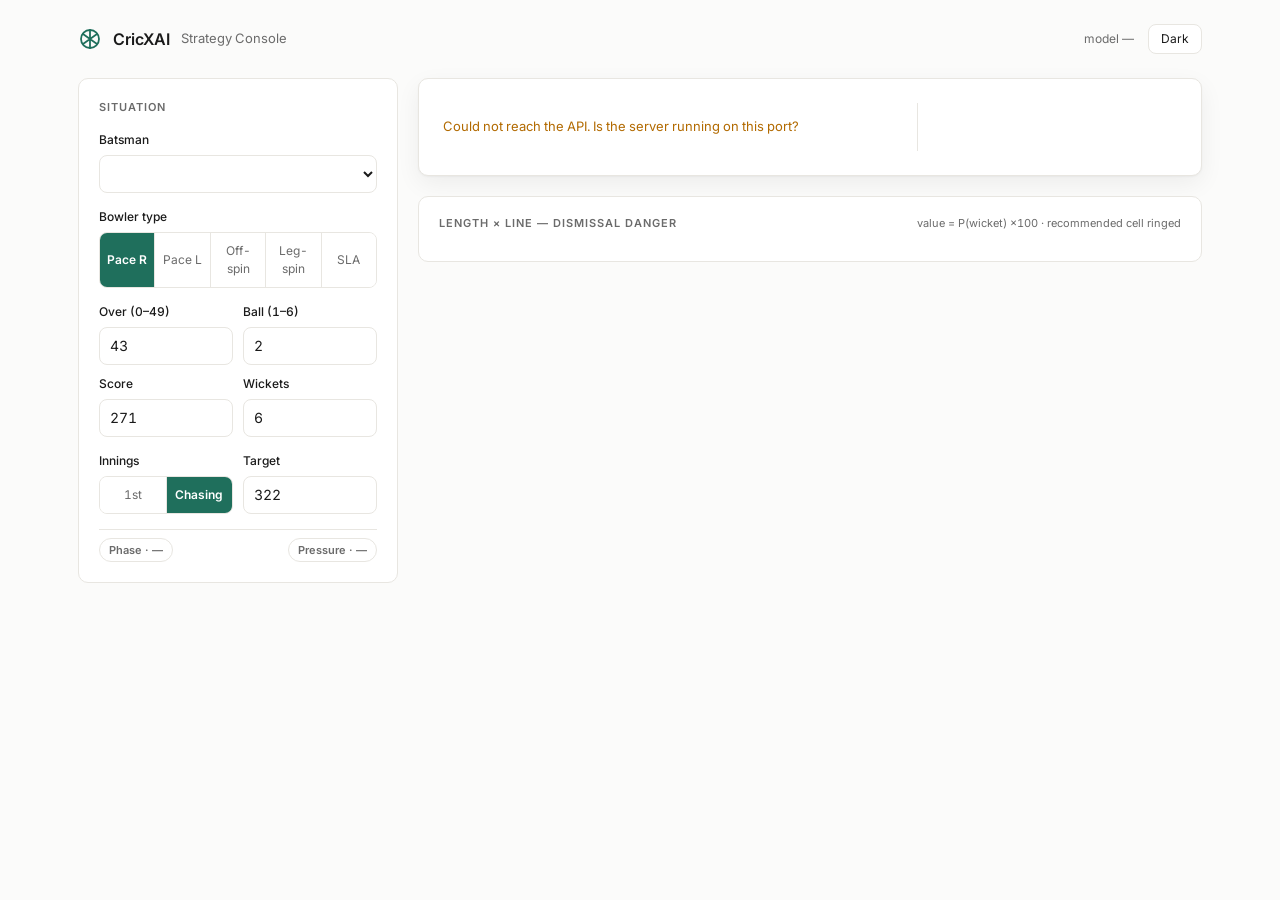
==== app/api/static/index.html @ b18d85b4 "Pillar 2: mock data, models, recommendation engine, API, web console Data & models - scripts/mock_da" ====
<!doctype html>
<html lang="en">
<head>
<meta charset="utf-8">
<meta name="viewport" content="width=device-width, initial-scale=1">
<title>CricXAI — Strategy Console</title>
<link rel="preconnect" href="https://fonts.googleapis.com">
<link rel="preconnect" href="https://fonts.gstatic.com" crossorigin>
<link href="https://fonts.googleapis.com/css2?family=Inter:wght@400;500;600&family=IBM+Plex+Sans:wght@400;500;600&display=swap" rel="stylesheet">
<style>
  :root{
    --bg:#FBFBFA;--surface:#FFFFFF;--border:#E8E6E1;--text:#1A1A1A;--muted:#6B6B6B;
    --accent:#1F6F5C;--good:#2E7D32;--warn:#B26A00;--field:#EEF3F0;
    --shadow:0 1px 2px rgba(20,20,20,.04),0 8px 24px rgba(20,20,20,.06);
  }
  :root[data-theme="dark"]{
    --bg:#0E0F11;--surface:#17191C;--border:#2A2D31;--text:#ECECEC;--muted:#9A9A9A;
    --accent:#3FA98C;--good:#66BB6A;--warn:#E0A030;--field:#14201C;
    --shadow:0 1px 2px rgba(0,0,0,.4),0 10px 30px rgba(0,0,0,.45);
  }
  @media (prefers-color-scheme:dark){
    :root:not([data-theme="light"]){
      --bg:#0E0F11;--surface:#17191C;--border:#2A2D31;--text:#ECECEC;--muted:#9A9A9A;
      --accent:#3FA98C;--good:#66BB6A;--warn:#E0A030;--field:#14201C;
      --shadow:0 1px 2px rgba(0,0,0,.4),0 10px 30px rgba(0,0,0,.45);
    }
  }
  *,*::before,*::after{box-sizing:border-box}
  body{margin:0;background:var(--bg);color:var(--text);
    font-family:"Inter","IBM Plex Sans",system-ui,sans-serif;
    font-feature-settings:"tnum" 1;-webkit-font-smoothing:antialiased;line-height:1.5}
  h1,h2,h3,p{margin:0}
  a{color:var(--accent);text-decoration:none}
  a:hover{text-decoration:underline}
  .wrap{max-width:1180px;margin:0 auto;padding:24px 28px 56px}
  header{display:flex;justify-content:space-between;align-items:center;margin-bottom:24px}
  .brand{display:flex;align-items:center;gap:11px}
  .brand h1{font-size:16px;font-weight:600;letter-spacing:-.01em}
  .brand span{color:var(--muted);font-size:13px}
  .headright{display:flex;align-items:center;gap:14px;color:var(--muted);font-size:12px}
  .tbtn{border:1px solid var(--border);background:var(--surface);color:var(--text);
    border-radius:8px;height:30px;padding:0 12px;font:inherit;font-size:12px;cursor:pointer}
  .label{font-size:11px;font-weight:600;letter-spacing:.09em;text-transform:uppercase;color:var(--muted)}
  .card{background:var(--surface);border:1px solid var(--border);border-radius:10px}
  .grid{display:grid;grid-template-columns:320px minmax(0,1fr);gap:20px;align-items:start}
  @media(max-width:820px){.grid{grid-template-columns:1fr}}
  /* builder */
  .builder{padding:20px;display:flex;flex-direction:column;gap:15px}
  .fld{display:flex;flex-direction:column;gap:6px}
  .fld > span{font-size:12px;font-weight:500}
  select,input[type=number]{height:38px;border:1px solid var(--border);border-radius:8px;
    background:var(--surface);color:var(--text);font:inherit;font-size:14px;padding:0 10px;width:100%}
  .seg{display:flex;border:1px solid var(--border);border-radius:8px;overflow:hidden}
  .seg button{flex:1;border:0;border-right:1px solid var(--border);background:var(--surface);
    color:var(--muted);font:inherit;font-size:12px;padding:9px 4px;cursor:pointer}
  .seg button:last-child{border-right:0}
  .seg button.on{background:var(--accent);color:#fff;font-weight:600}
  .two{display:grid;grid-template-columns:1fr 1fr;gap:10px}
  .chips{display:flex;justify-content:space-between;gap:8px;padding-top:8px;border-top:1px solid var(--border)}
  .chip{display:inline-flex;align-items:center;gap:6px;font-size:11px;font-weight:600;
    padding:3px 9px;border-radius:999px;border:1px solid var(--border);color:var(--muted);text-transform:capitalize}
  /* results */
  .results{display:flex;flex-direction:column;gap:20px}
  .primary{padding:24px;box-shadow:var(--shadow);display:grid;grid-template-columns:minmax(0,1fr) 260px;gap:24px}
  @media(max-width:720px){.primary{grid-template-columns:1fr}}
  .delivery{font-size:28px;font-weight:600;letter-spacing:-.02em;margin:12px 0}
  .statrow{display:flex;align-items:flex-end;gap:24px;flex-wrap:wrap}
  .big{font-size:42px;font-weight:600;line-height:1;color:var(--accent);letter-spacing:-.02em}
  .conf{display:inline-flex;align-items:center;font-size:11px;font-weight:600;padding:3px 9px;
    border-radius:999px;border:1px solid var(--border);color:var(--muted);text-transform:capitalize}
  .conf.medium{color:var(--warn);border-color:var(--warn)}
  .conf.low{color:var(--warn);border-color:var(--warn);background:color-mix(in srgb,var(--warn) 10%,transparent)}
  .conf.high{color:var(--good);border-color:var(--good)}
  .reasons{list-style:none;padding:0;margin:14px 0 0;display:flex;flex-direction:column;gap:8px}
  .reasons li{font-size:13.5px;display:flex;gap:8px}
  .reasons li::before{content:"";flex:0 0 6px;height:6px;margin-top:7px;border-radius:2px;background:var(--accent)}
  .fieldbox{border-left:1px solid var(--border);padding-left:22px;display:flex;flex-direction:column;gap:10px}
  @media(max-width:720px){.fieldbox{border-left:0;border-top:1px solid var(--border);padding:18px 0 0}}
  .alts{padding:16px 20px}
  .alt{display:flex;justify-content:space-between;align-items:center;padding:10px 0;border-bottom:1px solid var(--border);cursor:pointer}
  .alt:last-child{border-bottom:0}
  .alt:hover{color:var(--accent)}
  .alt .n{color:var(--muted);width:16px;font-size:12px}
  .alt .lab{font-size:14px;font-weight:500;flex:1}
  .alt .m{font-size:13px;color:var(--muted);display:flex;gap:22px}
  .heat{padding:18px 20px}
  .hgrid{display:grid;grid-template-columns:76px repeat(7,minmax(0,1fr));gap:3px;margin-top:12px;min-width:560px}
  .hh{font-size:10px;color:var(--muted);text-align:center;align-self:center}
  .hr{font-size:11px;color:var(--muted);align-self:center}
  .hc{aspect-ratio:1/.6;display:flex;align-items:center;justify-content:center;font-size:12px;font-weight:600;border-radius:3px}
  .heatscroll{overflow-x:auto}
  .muted{color:var(--muted)}
  .err{color:var(--warn);font-size:13px;padding:14px 0}
  .skel{background:linear-gradient(90deg,var(--border),transparent,var(--border));
    background-size:200% 100%;animation:sh 1.2s infinite;border-radius:6px}
  @keyframes sh{to{background-position:-200% 0}}
  .lowbanner{font-size:12px;color:var(--warn);margin-top:8px}
</style>
</head>
<body>
<div class="wrap">
  <header>
    <div class="brand">
      <svg width="24" height="24" viewBox="0 0 24 24" fill="none" stroke="var(--accent)" stroke-width="1.8" stroke-linecap="round"><circle cx="12" cy="12" r="9"/><path d="M12 3v18M5 7l14 10M19 7L5 17"/></svg>
      <h1>CricXAI</h1><span>Strategy Console</span>
    </div>
    <div class="headright">
      <span id="mv">model —</span>
      <button class="tbtn" id="themebtn">Dark</button>
    </div>
  </header>

  <div class="grid">
    <!-- builder -->
    <form class="card builder" id="builder" autocomplete="off">
      <div class="label">Situation</div>
      <label class="fld"><span>Batsman</span>
        <select id="batsman"></select>
      </label>
      <div class="fld"><span>Bowler type</span>
        <div class="seg" id="bowler"></div>
      </div>
      <div class="two">
        <label class="fld"><span>Over (0–49)</span><input type="number" id="over" min="0" max="49" value="43"></label>
        <label class="fld"><span>Ball (1–6)</span><input type="number" id="ball" min="1" max="6" value="2"></label>
        <label class="fld"><span>Score</span><input type="number" id="score" min="0" value="271"></label>
        <label class="fld"><span>Wickets</span><input type="number" id="wickets" min="0" max="9" value="6"></label>
      </div>
      <div class="two">
        <div class="fld"><span>Innings</span>
          <div class="seg" id="innings">
            <button type="button" data-v="1">1st</button>
            <button type="button" data-v="2" class="on">Chasing</button>
          </div>
        </div>
        <label class="fld" id="targetwrap"><span>Target</span><input type="number" id="target" min="1" value="322"></label>
      </div>
      <div class="chips">
        <span class="chip" id="phasechip">phase · —</span>
        <span class="chip" id="prchip">pressure · —</span>
      </div>
    </form>

    <!-- results -->
    <div class="results">
      <div class="card primary" id="primary">
        <div id="primaryMain"><div class="skel" style="height:180px"></div></div>
        <div class="fieldbox" id="fieldbox"></div>
      </div>

      <div class="card alts" id="altsCard" hidden>
        <div class="label" style="margin-bottom:8px">Alternatives</div>
        <div id="alts"></div>
      </div>

      <div class="card heat">
        <div style="display:flex;justify-content:space-between;align-items:baseline">
          <div class="label">Length × line — dismissal danger</div>
          <span class="muted" style="font-size:11px">value = P(wicket) ×100 · recommended cell ringed</span>
        </div>
        <div class="heatscroll"><div class="hgrid" id="hgrid"></div></div>
      </div>
    </div>
  </div>
</div>

<script>
const $ = (s) => document.querySelector(s);
const BOWLERS = [["pace_right_arm","Pace R"],["pace_left_arm","Pace L"],["off_spin","Off-spin"],["leg_spin","Leg-spin"],["left_arm_spin","SLA"]];
let LENGTHS = ["yorker","full","good","short","bouncer"];
let LINES = ["wide_outside_off","outside_off","off_stump","middle_stump","leg_stump","down_leg","wide_down_leg"];
let state = { bowler:"pace_right_arm", innings:2 };
let seq = 0;

// theme
const root = document.documentElement;
function applyTheme(t){ if(t) root.dataset.theme=t; localStorage.setItem("cx-theme",t||"");
  $("#themebtn").textContent = (root.dataset.theme==="dark"||(!root.dataset.theme&&matchMedia("(prefers-color-scheme:dark)").matches))?"Light":"Dark"; }
try{ const s=localStorage.getItem("cx-theme"); if(s) applyTheme(s); else applyTheme(); }catch(e){ applyTheme(); }
$("#themebtn").onclick = () => {
  const dark = root.dataset.theme==="dark" || (!root.dataset.theme && matchMedia("(prefers-color-scheme:dark)").matches);
  applyTheme(dark?"light":"dark");
};

// phrase helpers
const tit=(s)=>s.replace(/_/g," ").replace(/\b\w/g,c=>c.toUpperCase());
const lineShort=(s)=>s.replace(/_/g," ").replace("outside","out").replace("wide out off","wide off").replace("wide down leg","wide leg");

// build bowler segmented control
$("#bowler").innerHTML = BOWLERS.map(([v,l],i)=>`<button type="button" data-v="${v}" class="${i===0?'on':''}">${l}</button>`).join("");
$("#bowler").onclick = (e)=>{ const b=e.target.closest("button"); if(!b)return;
  [...$("#bowler").children].forEach(x=>x.classList.toggle("on",x===b)); state.bowler=b.dataset.v; run(); };
$("#innings").onclick = (e)=>{ const b=e.target.closest("button"); if(!b)return;
  [...$("#innings").children].forEach(x=>x.classList.toggle("on",x===b)); state.innings=+b.dataset.v;
  $("#targetwrap").style.display = state.innings===2?"":"none"; run(); };

["over","ball","score","wickets","target","batsman"].forEach(id=>{
  $("#"+id).addEventListener("input", debounce(run,250));
});
function debounce(fn,ms){ let t; return (...a)=>{ clearTimeout(t); t=setTimeout(()=>fn(...a),ms); }; }

function payload(){
  const m = { innings:state.innings, over:+$("#over").value||0, ball_in_over:+$("#ball").value||1,
    score:+$("#score").value||0, wickets:+$("#wickets").value||0 };
  if(state.innings===2) m.target = +$("#target").value||undefined;
  return { match:m, batsman_id:$("#batsman").value, bowler_type:state.bowler, options:{top_k:3} };
}

async function jpost(path,body){
  const r = await fetch(path,{method:"POST",headers:{"Content-Type":"application/json"},body:JSON.stringify(body)});
  if(!r.ok){ const t=await r.text(); throw new Error(r.status+" "+t.slice(0,200)); }
  return r.json();
}

async function run(){
  const my = ++seq;
  const body = payload();
  if(!body.batsman_id) return;
  $("#primaryMain").innerHTML = '<div class="skel" style="height:180px"></div>';
  try{
    const [rec, grid] = await Promise.all([ jpost("/v1/recommendation",body), jpost("/v1/grid",body) ]);
    if(my!==seq) return;
    renderSituation(rec.situation, rec.model_version);
    renderPrimary(rec);
    renderAlts(rec);
    renderHeat(grid, rec.recommendations[0]);
  }catch(err){
    if(my!==seq) return;
    const msg = String(err.message||err);
    $("#primaryMain").innerHTML = msg.includes("422")
      ? '<div class="err">Not enough history on this batsman to model this situation.</div>'
      : '<div class="err">Request failed — '+msg+' <a href="#" onclick="run();return false">retry</a></div>';
    $("#fieldbox").innerHTML=""; $("#altsCard").hidden=true; $("#hgrid").innerHTML="";
  }
}

function renderSituation(s,mv){
  $("#mv").textContent = "model "+mv;
  $("#phasechip").textContent = "phase · "+titR(s.phase);
  $("#prchip").textContent = "pressure · "+s.pressure_index;
}
const titR=(s)=>s.replace(/_/g," ");

function renderPrimary(rec){
  const r = rec.recommendations[0];
  const low = rec.situation.low_sample;
  $("#primaryMain").innerHTML = `
    <div class="label">Recommended delivery</div>
    <div class="delivery">${titR(r.label)}</div>
    <div class="statrow">
      <div><div class="big">${(r.dismissal_probability*100).toFixed(1)}%</div>
        <div class="label" style="margin-top:6px">Dismissal probability</div></div>
      <div><div style="font-size:20px;font-weight:600">${r.expected_runs.toFixed(1)}</div>
        <div class="label" style="margin-top:6px">Exp. runs</div></div>
      <span class="conf ${r.confidence}">${r.confidence} confidence</span>
    </div>
    <ul class="reasons">${r.reasons.map(x=>`<li>${escapeHtml(x)}</li>`).join("")}</ul>
    ${low?'<div class="lowbanner">Low sample — treat the probability as a range.</div>':''}`;
  renderField(r);
}
function escapeHtml(s){ return s.replace(/[&<>]/g,c=>({"&":"&amp;","<":"&lt;",">":"&gt;"}[c])); }

function renderField(r){
  const pts = (r.field_positions||[]).map(p=>{
    const x = 22 + p.x*216, y = 22 + p.y*216;
    return `<circle cx="${x.toFixed(1)}" cy="${y.toFixed(1)}" r="4" fill="var(--accent)"><title>${p.name.replace(/_/g," ")}</title></circle>`;
  }).join("");
  $("#fieldbox").innerHTML = `
    <div class="label">Field · ${escapeHtml(r.field_label)}</div>
    <svg viewBox="0 0 260 260" width="100%" style="background:var(--field);border:1px solid var(--border);border-radius:8px">
      <ellipse cx="130" cy="132" rx="112" ry="118" fill="none" stroke="var(--border)"/>
      <circle cx="130" cy="132" r="54" fill="none" stroke="var(--border)"/>
      <rect x="125" y="188" width="10" height="26" fill="none" stroke="var(--muted)"/>
      ${pts}
      <circle cx="130" cy="192" r="3.6" fill="var(--text)"/>
    </svg>
    <p class="muted" style="font-size:11.5px">Preset positions for the recommended delivery.</p>`;
}

function renderAlts(rec){
  const rest = rec.recommendations.slice(1);
  $("#altsCard").hidden = rest.length===0;
  $("#alts").innerHTML = rest.map(r=>`
    <div class="alt" title="rank ${r.rank}">
      <span class="n">${r.rank}</span>
      <span class="lab">${titR(r.label)}</span>
      <span class="m"><span>${(r.dismissal_probability*100).toFixed(1)}%</span><span>E ${r.expected_runs.toFixed(1)}</span></span>
    </div>`).join("");
}

function renderHeat(grid, rec1){
  const cells = {};
  let min=1, max=0;
  grid.cells.forEach(c=>{ cells[c.length+"|"+c.line]=c;
    min=Math.min(min,c.dismissal_probability); max=Math.max(max,c.dismissal_probability); });
  const ramp = getComputedStyle(root).getPropertyValue("--theme")||"";
  const dark = root.dataset.theme==="dark" || (!root.dataset.theme && matchMedia("(prefers-color-scheme:dark)").matches);
  const RAMP = dark
    ? ["#1c2b26","#33362b","#4d3b28","#6e3d27","#8f3b26","#b23a22"]
    : ["#f2efe6","#efe2c9","#e7c9a8","#dcae87","#cf8f6f","#c06a4a"];
  const fg = (i)=> dark ? (i>=2?"#f4ede6":"#c9c4bb") : (i>=4?"#fff":"#4a3f33");
  const rows = [`<div></div>`].concat(LINES.map(l=>`<div class="hh">${lineShort(l)}</div>`));
  LENGTHS.forEach(len=>{
    rows.push(`<div class="hr">${titR(len)}</div>`);
    LINES.forEach(line=>{
      const c = cells[len+"|"+line];
      if(!c){ rows.push(`<div class="hc" style="background:var(--border);opacity:.3"></div>`); return; }
      const v = c.dismissal_probability*100;
      const t = max>min ? (c.dismissal_probability-min)/(max-min) : 0;
      const idx = Math.round(t*(RAMP.length-1));
      const ring = (rec1 && rec1.length===len && rec1.line===line) ? `box-shadow:inset 0 0 0 2px var(--accent);` : "";
      rows.push(`<div class="hc" style="background:${RAMP[idx]};color:${fg(idx)};${ring}" title="${titR(len)} ${lineShort(line)} · ${v.toFixed(1)}% · E ${c.expected_runs.toFixed(1)}">${v.toFixed(1)}</div>`);
    });
  });
  $("#hgrid").innerHTML = rows.join("");
}

// bootstrap
(async function init(){
  try{
    const ref = await (await fetch("/v1/reference")).json();
    LENGTHS = ref.ball_lengths; LINES = ref.ball_lines;
  }catch(e){}
  try{
    const bl = await (await fetch("/v1/batsmen?limit=200")).json();
    $("#batsman").innerHTML = bl.batsmen.map(b=>`<option value="${b.id}">${b.name} — ${b.dismissals} outs</option>`).join("");
    const k = bl.batsmen.find(b=>/kohli/i.test(b.name)); if(k) $("#batsman").value = k.id;
  }catch(e){
    $("#primaryMain").innerHTML = '<div class="err">Could not reach the API. Is the server running on this port?</div>';
    return;
  }
  run();
})();
</script>
</body>
</html>
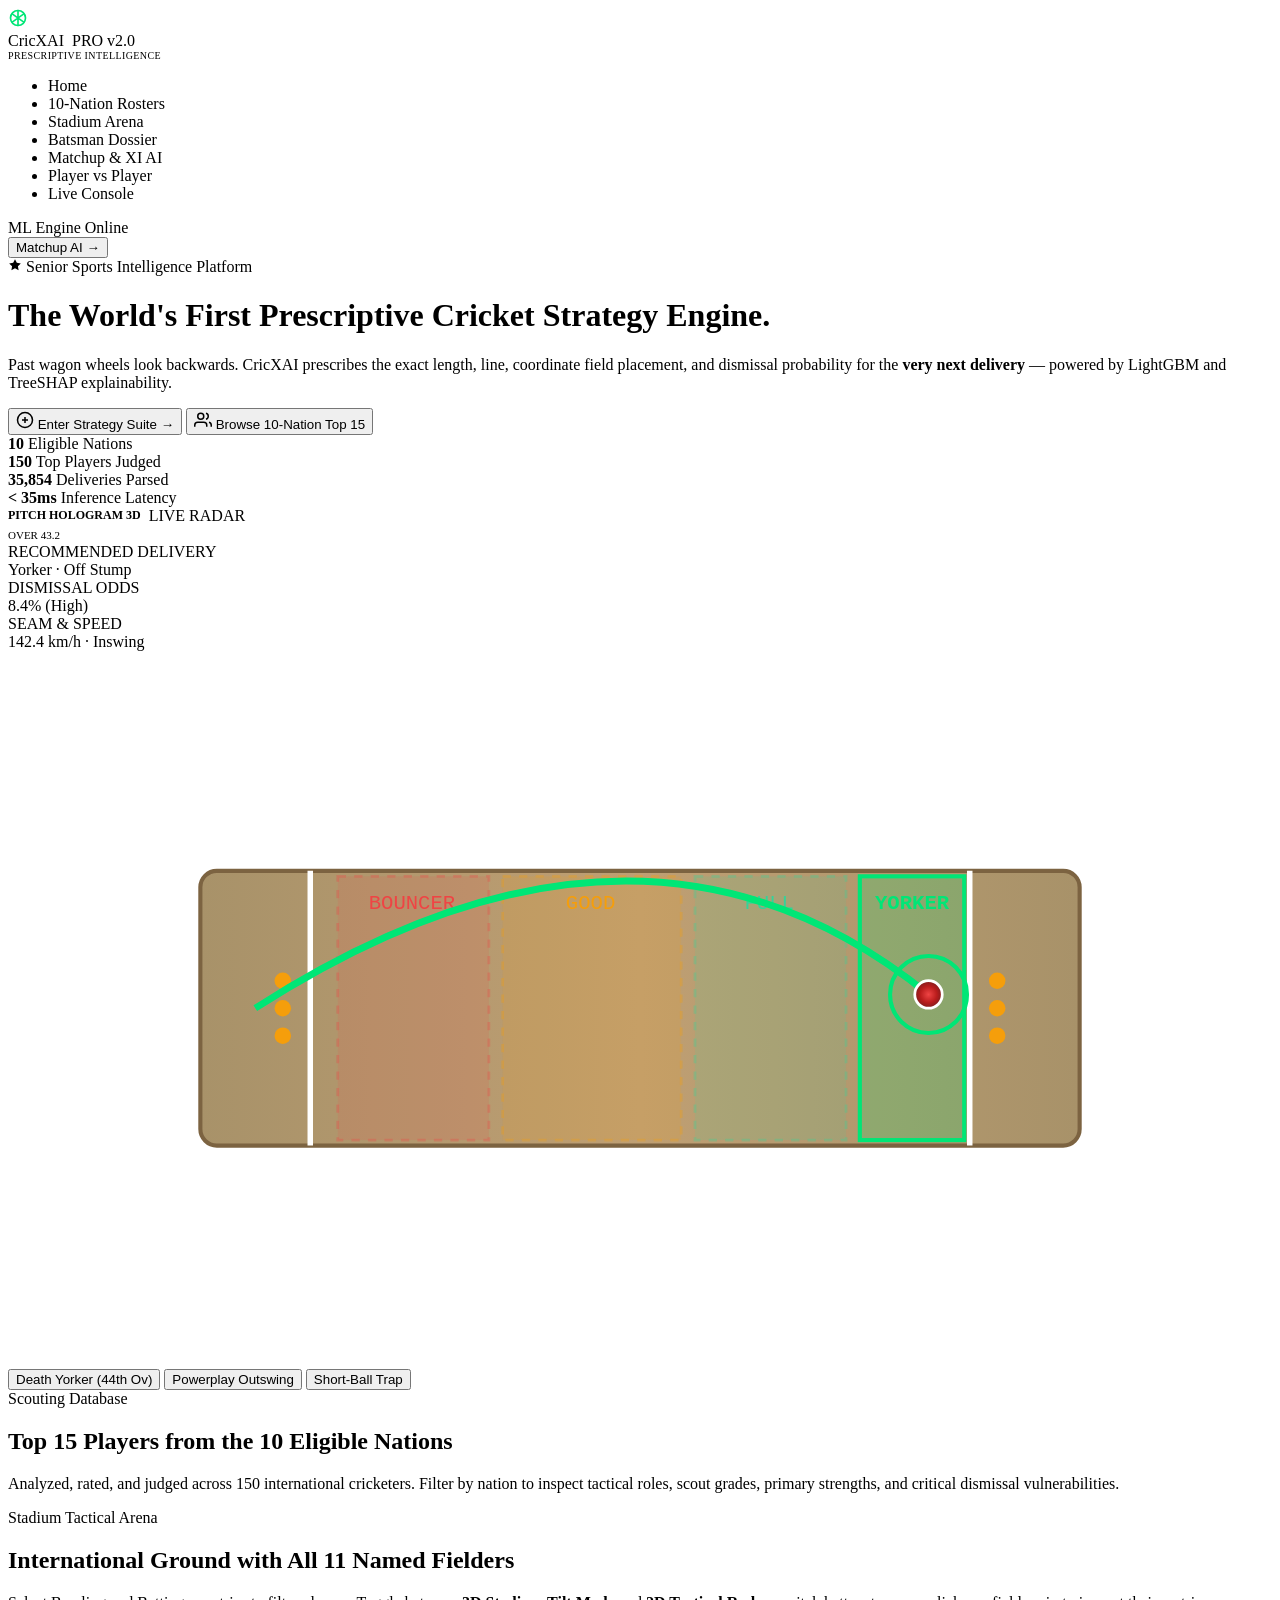
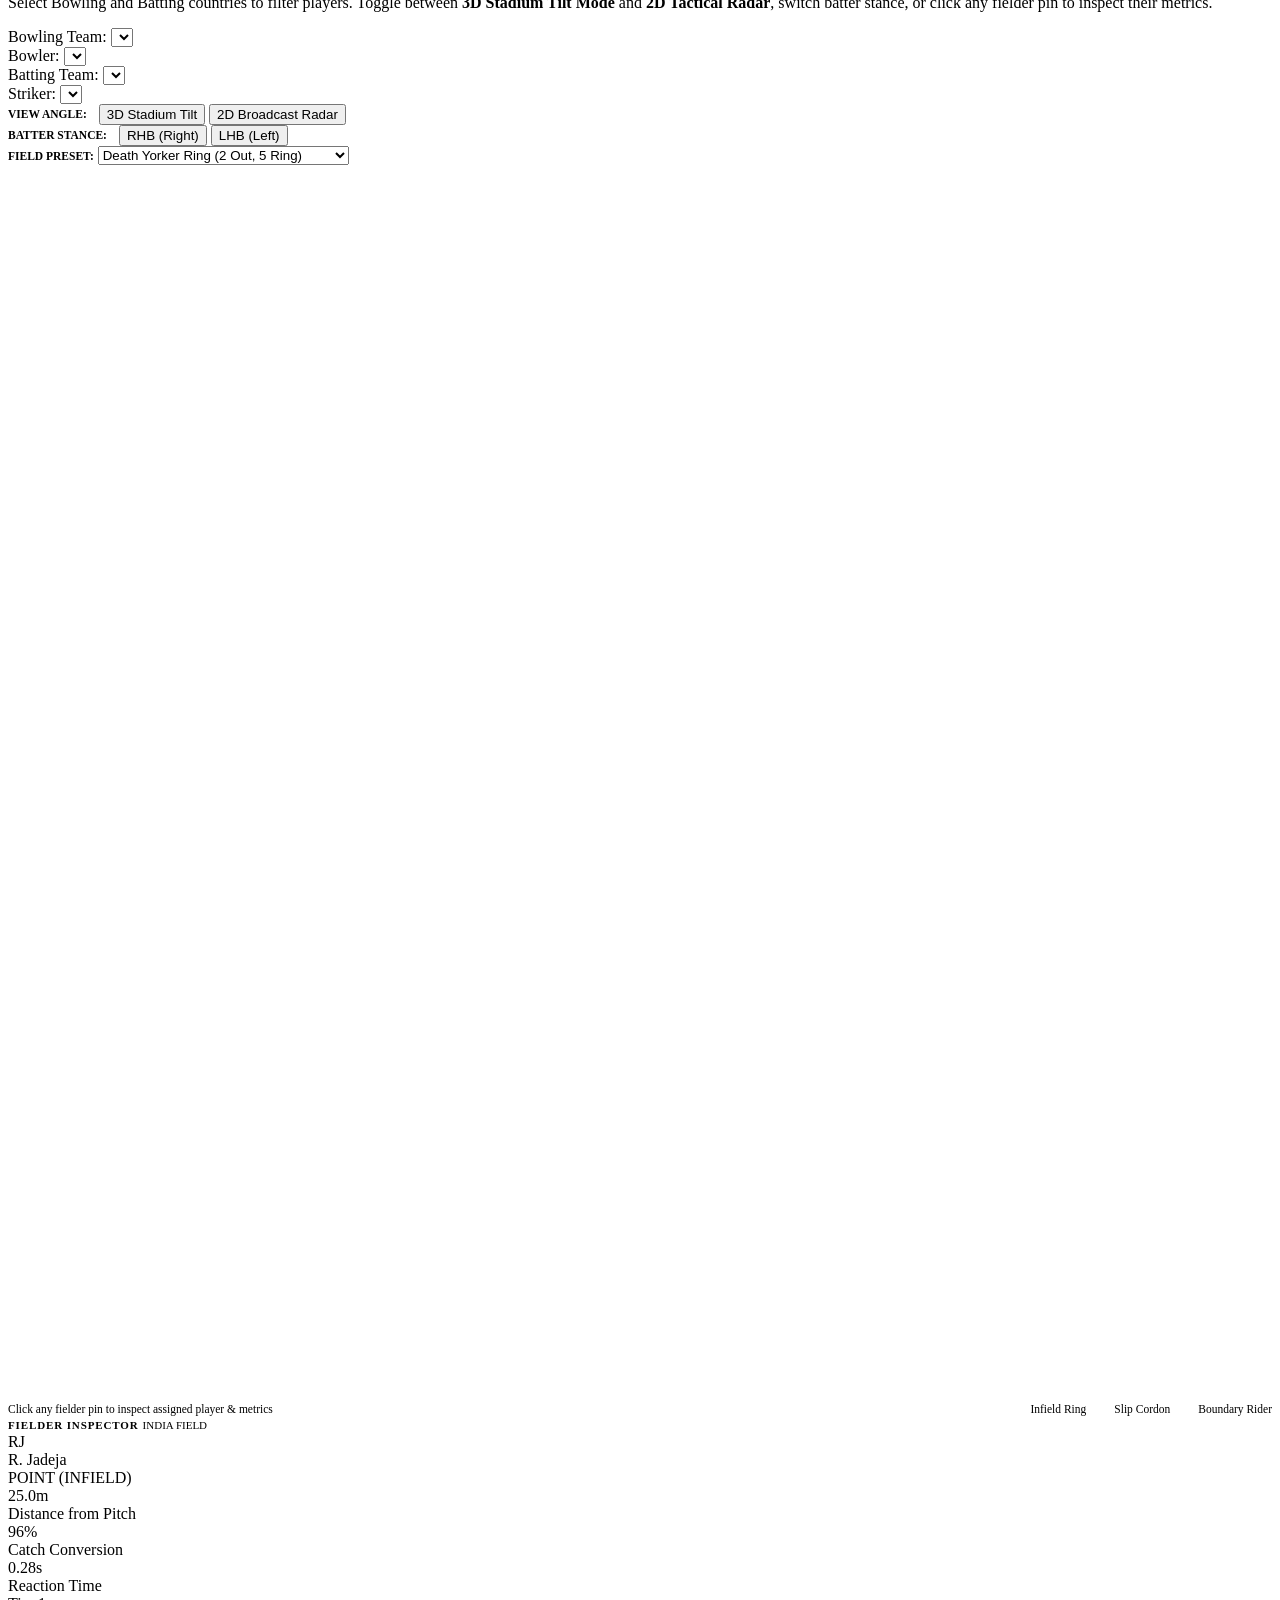
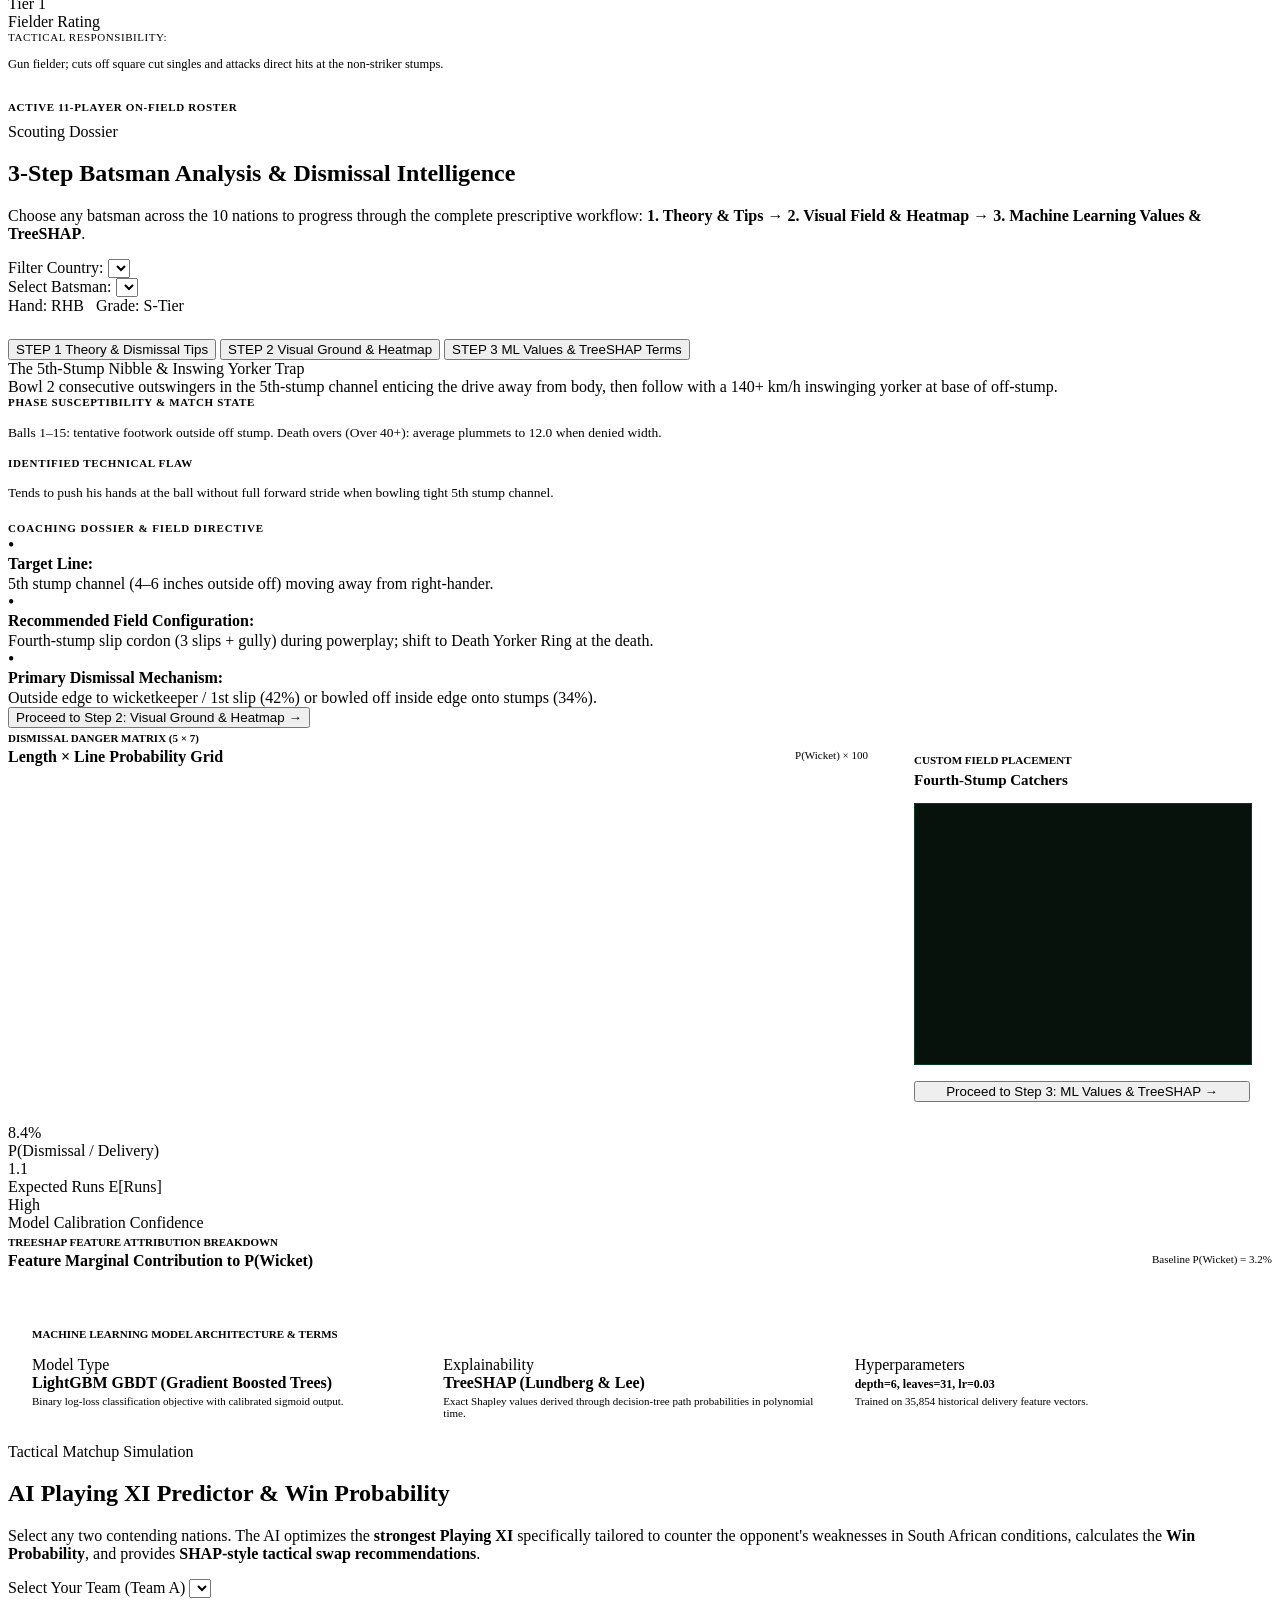
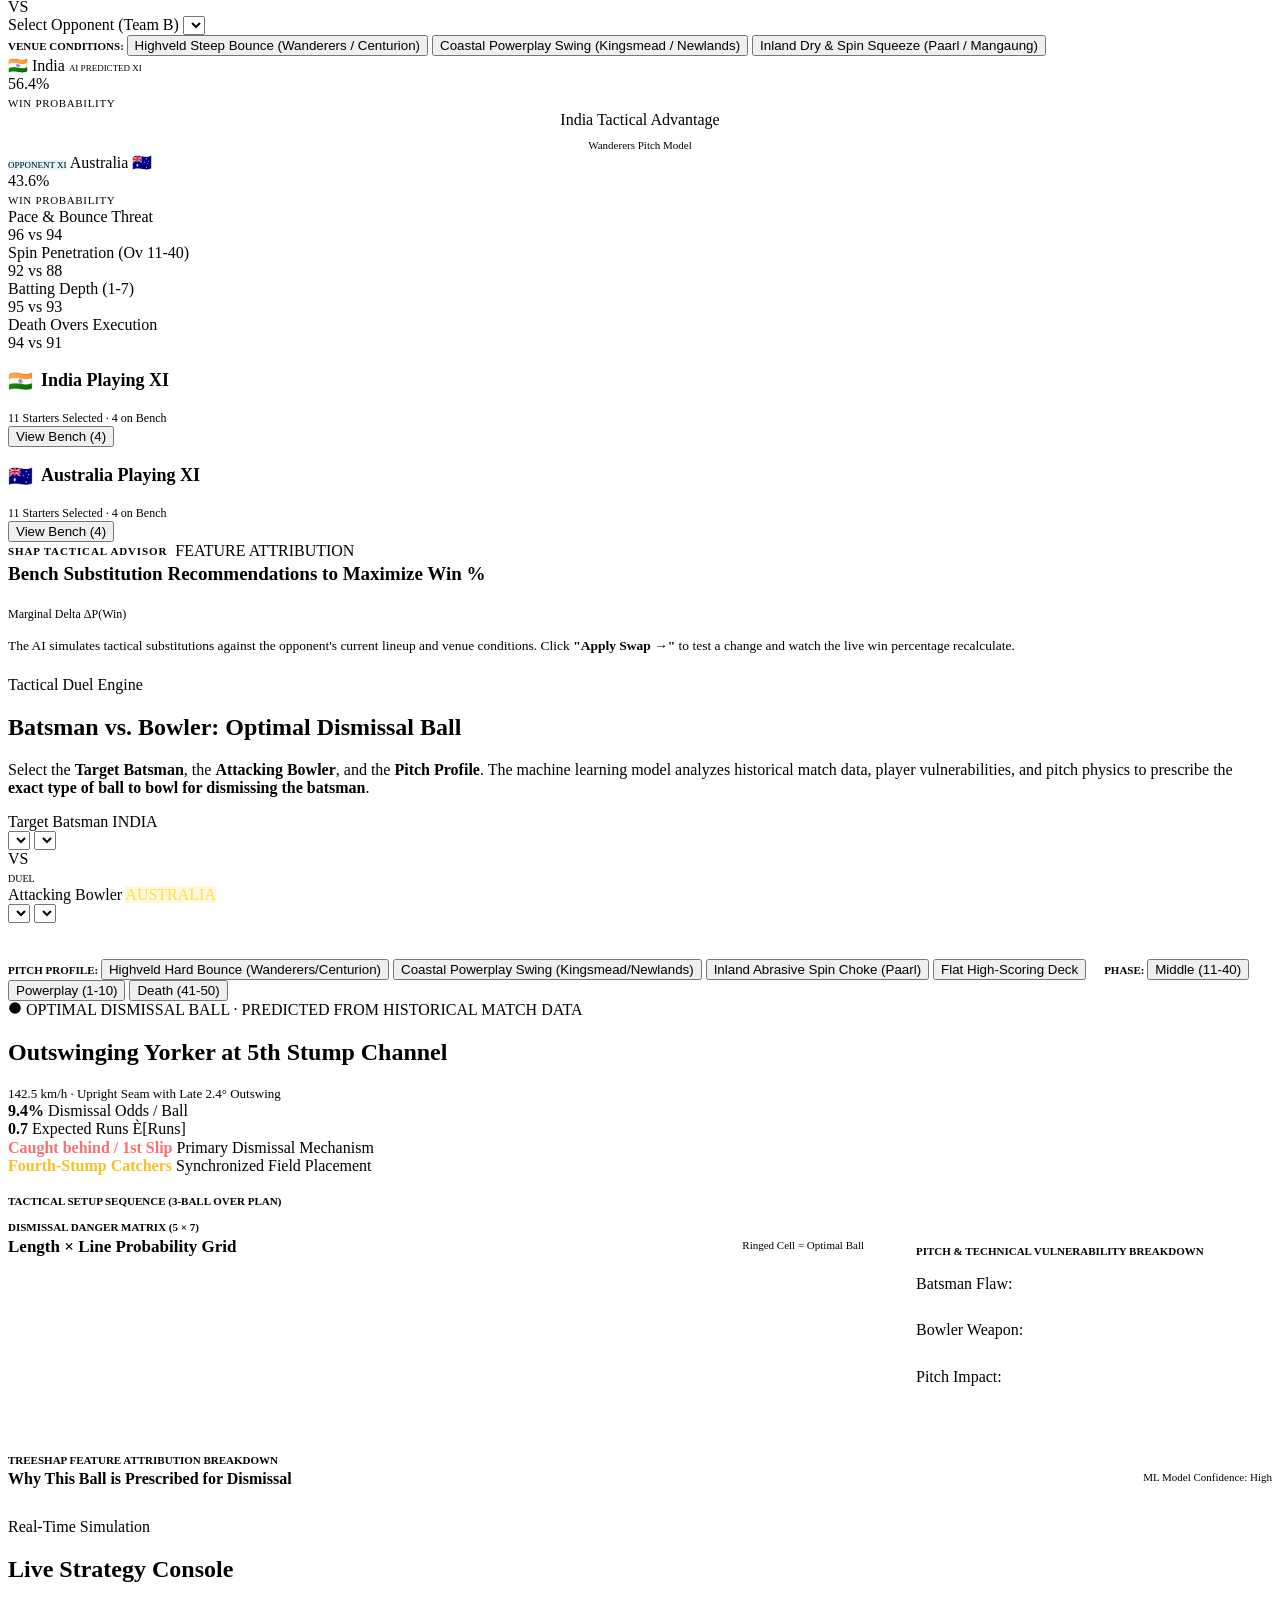
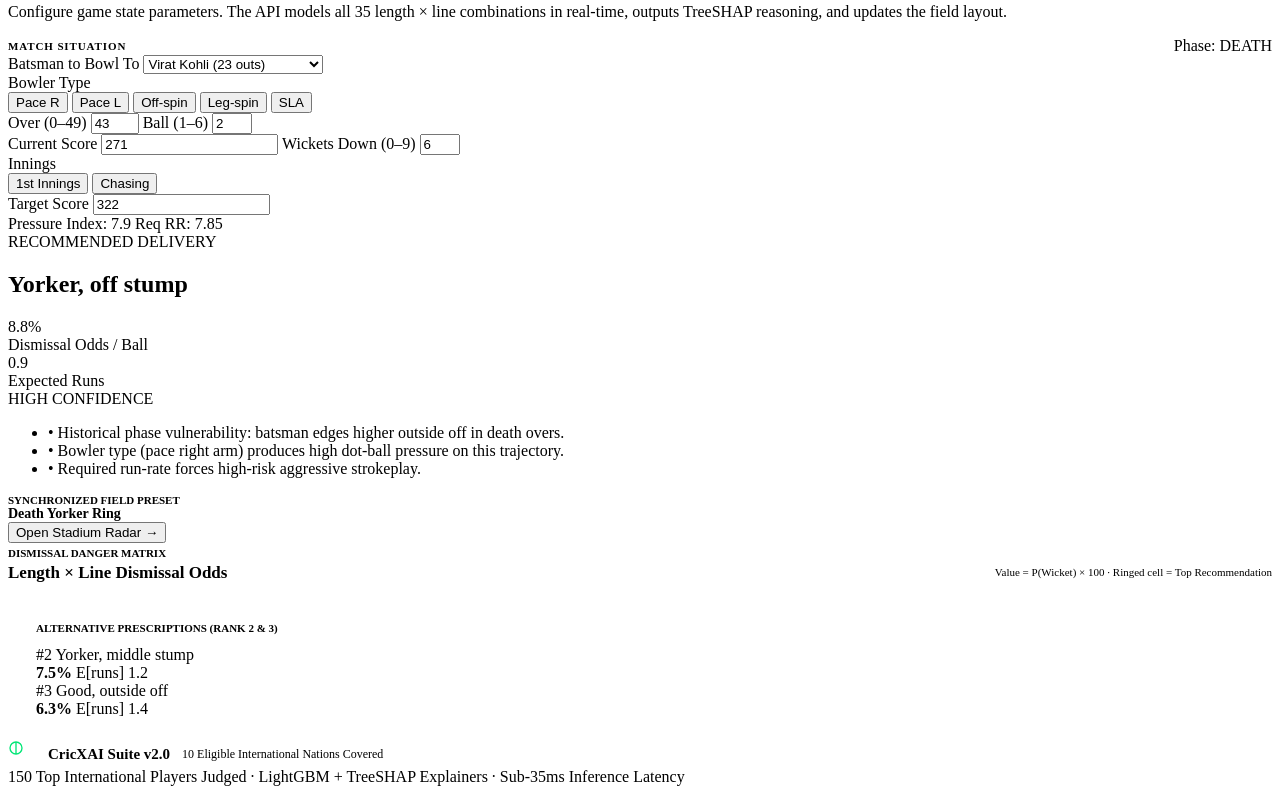
==== commit 681ada02: "feat: complete prescriptive cricket intelligence suite with 10-nation rosters, matchup predictor, ba" ====
--- a/app/api/static/index.html
+++ b/app/api/static/index.html
@@ -1,336 +1,2307 @@
 <!doctype html>
 <html lang="en">
 <head>
-<meta charset="utf-8">
-<meta name="viewport" content="width=device-width, initial-scale=1">
-<title>CricXAI — Strategy Console</title>
-<link rel="preconnect" href="https://fonts.googleapis.com">
-<link rel="preconnect" href="https://fonts.gstatic.com" crossorigin>
-<link href="https://fonts.googleapis.com/css2?family=Inter:wght@400;500;600&family=IBM+Plex+Sans:wght@400;500;600&display=swap" rel="stylesheet">
-<style>
-  :root{
-    --bg:#FBFBFA;--surface:#FFFFFF;--border:#E8E6E1;--text:#1A1A1A;--muted:#6B6B6B;
-    --accent:#1F6F5C;--good:#2E7D32;--warn:#B26A00;--field:#EEF3F0;
-    --shadow:0 1px 2px rgba(20,20,20,.04),0 8px 24px rgba(20,20,20,.06);
-  }
-  :root[data-theme="dark"]{
-    --bg:#0E0F11;--surface:#17191C;--border:#2A2D31;--text:#ECECEC;--muted:#9A9A9A;
-    --accent:#3FA98C;--good:#66BB6A;--warn:#E0A030;--field:#14201C;
-    --shadow:0 1px 2px rgba(0,0,0,.4),0 10px 30px rgba(0,0,0,.45);
-  }
-  @media (prefers-color-scheme:dark){
-    :root:not([data-theme="light"]){
-      --bg:#0E0F11;--surface:#17191C;--border:#2A2D31;--text:#ECECEC;--muted:#9A9A9A;
-      --accent:#3FA98C;--good:#66BB6A;--warn:#E0A030;--field:#14201C;
-      --shadow:0 1px 2px rgba(0,0,0,.4),0 10px 30px rgba(0,0,0,.45);
-    }
-  }
-  *,*::before,*::after{box-sizing:border-box}
-  body{margin:0;background:var(--bg);color:var(--text);
-    font-family:"Inter","IBM Plex Sans",system-ui,sans-serif;
-    font-feature-settings:"tnum" 1;-webkit-font-smoothing:antialiased;line-height:1.5}
-  h1,h2,h3,p{margin:0}
-  a{color:var(--accent);text-decoration:none}
-  a:hover{text-decoration:underline}
-  .wrap{max-width:1180px;margin:0 auto;padding:24px 28px 56px}
-  header{display:flex;justify-content:space-between;align-items:center;margin-bottom:24px}
-  .brand{display:flex;align-items:center;gap:11px}
-  .brand h1{font-size:16px;font-weight:600;letter-spacing:-.01em}
-  .brand span{color:var(--muted);font-size:13px}
-  .headright{display:flex;align-items:center;gap:14px;color:var(--muted);font-size:12px}
-  .tbtn{border:1px solid var(--border);background:var(--surface);color:var(--text);
-    border-radius:8px;height:30px;padding:0 12px;font:inherit;font-size:12px;cursor:pointer}
-  .label{font-size:11px;font-weight:600;letter-spacing:.09em;text-transform:uppercase;color:var(--muted)}
-  .card{background:var(--surface);border:1px solid var(--border);border-radius:10px}
-  .grid{display:grid;grid-template-columns:320px minmax(0,1fr);gap:20px;align-items:start}
-  @media(max-width:820px){.grid{grid-template-columns:1fr}}
-  /* builder */
-  .builder{padding:20px;display:flex;flex-direction:column;gap:15px}
-  .fld{display:flex;flex-direction:column;gap:6px}
-  .fld > span{font-size:12px;font-weight:500}
-  select,input[type=number]{height:38px;border:1px solid var(--border);border-radius:8px;
-    background:var(--surface);color:var(--text);font:inherit;font-size:14px;padding:0 10px;width:100%}
-  .seg{display:flex;border:1px solid var(--border);border-radius:8px;overflow:hidden}
-  .seg button{flex:1;border:0;border-right:1px solid var(--border);background:var(--surface);
-    color:var(--muted);font:inherit;font-size:12px;padding:9px 4px;cursor:pointer}
-  .seg button:last-child{border-right:0}
-  .seg button.on{background:var(--accent);color:#fff;font-weight:600}
-  .two{display:grid;grid-template-columns:1fr 1fr;gap:10px}
-  .chips{display:flex;justify-content:space-between;gap:8px;padding-top:8px;border-top:1px solid var(--border)}
-  .chip{display:inline-flex;align-items:center;gap:6px;font-size:11px;font-weight:600;
-    padding:3px 9px;border-radius:999px;border:1px solid var(--border);color:var(--muted);text-transform:capitalize}
-  /* results */
-  .results{display:flex;flex-direction:column;gap:20px}
-  .primary{padding:24px;box-shadow:var(--shadow);display:grid;grid-template-columns:minmax(0,1fr) 260px;gap:24px}
-  @media(max-width:720px){.primary{grid-template-columns:1fr}}
-  .delivery{font-size:28px;font-weight:600;letter-spacing:-.02em;margin:12px 0}
-  .statrow{display:flex;align-items:flex-end;gap:24px;flex-wrap:wrap}
-  .big{font-size:42px;font-weight:600;line-height:1;color:var(--accent);letter-spacing:-.02em}
-  .conf{display:inline-flex;align-items:center;font-size:11px;font-weight:600;padding:3px 9px;
-    border-radius:999px;border:1px solid var(--border);color:var(--muted);text-transform:capitalize}
-  .conf.medium{color:var(--warn);border-color:var(--warn)}
-  .conf.low{color:var(--warn);border-color:var(--warn);background:color-mix(in srgb,var(--warn) 10%,transparent)}
-  .conf.high{color:var(--good);border-color:var(--good)}
-  .reasons{list-style:none;padding:0;margin:14px 0 0;display:flex;flex-direction:column;gap:8px}
-  .reasons li{font-size:13.5px;display:flex;gap:8px}
-  .reasons li::before{content:"";flex:0 0 6px;height:6px;margin-top:7px;border-radius:2px;background:var(--accent)}
-  .fieldbox{border-left:1px solid var(--border);padding-left:22px;display:flex;flex-direction:column;gap:10px}
-  @media(max-width:720px){.fieldbox{border-left:0;border-top:1px solid var(--border);padding:18px 0 0}}
-  .alts{padding:16px 20px}
-  .alt{display:flex;justify-content:space-between;align-items:center;padding:10px 0;border-bottom:1px solid var(--border);cursor:pointer}
-  .alt:last-child{border-bottom:0}
-  .alt:hover{color:var(--accent)}
-  .alt .n{color:var(--muted);width:16px;font-size:12px}
-  .alt .lab{font-size:14px;font-weight:500;flex:1}
-  .alt .m{font-size:13px;color:var(--muted);display:flex;gap:22px}
-  .heat{padding:18px 20px}
-  .hgrid{display:grid;grid-template-columns:76px repeat(7,minmax(0,1fr));gap:3px;margin-top:12px;min-width:560px}
-  .hh{font-size:10px;color:var(--muted);text-align:center;align-self:center}
-  .hr{font-size:11px;color:var(--muted);align-self:center}
-  .hc{aspect-ratio:1/.6;display:flex;align-items:center;justify-content:center;font-size:12px;font-weight:600;border-radius:3px}
-  .heatscroll{overflow-x:auto}
-  .muted{color:var(--muted)}
-  .err{color:var(--warn);font-size:13px;padding:14px 0}
-  .skel{background:linear-gradient(90deg,var(--border),transparent,var(--border));
-    background-size:200% 100%;animation:sh 1.2s infinite;border-radius:6px}
-  @keyframes sh{to{background-position:-200% 0}}
-  .lowbanner{font-size:12px;color:var(--warn);margin-top:8px}
-</style>
+  <meta charset="utf-8">
+  <meta name="viewport" content="width=device-width, initial-scale=1">
+  <title>CricXAI — Prescriptive Cricket Intelligence & 10-Nation Scouting Suite</title>
+  <link rel="stylesheet" href="/stadium.css">
 </head>
 <body>
-<div class="wrap">
-  <header>
-    <div class="brand">
-      <svg width="24" height="24" viewBox="0 0 24 24" fill="none" stroke="var(--accent)" stroke-width="1.8" stroke-linecap="round"><circle cx="12" cy="12" r="9"/><path d="M12 3v18M5 7l14 10M19 7L5 17"/></svg>
-      <h1>CricXAI</h1><span>Strategy Console</span>
+
+  <!-- Top Global Navigation Bar -->
+  <nav class="site-nav">
+    <div class="nav-container">
+      <div class="brand-wrap" onclick="navigateToPage('landing')">
+        <div class="brand-emblem">
+          <svg width="20" height="20" viewBox="0 0 24 24" fill="none" stroke="#00E676" stroke-width="2" stroke-linecap="round">
+            <circle cx="12" cy="12" r="9"/>
+            <path d="M12 3v18M5 7l14 10M19 7L5 17"/>
+          </svg>
+        </div>
+        <div style="display:flex; flex-direction:column;">
+          <div style="display:flex; align-items:center; gap:8px;">
+            <span class="brand-title">CricXAI</span>
+            <span class="brand-badge">PRO v2.0</span>
+          </div>
+          <span style="font-size:10px; color:var(--text-muted); font-family:var(--font-mono); letter-spacing:0.04em;">PRESCRIPTIVE INTELLIGENCE</span>
+        </div>
+      </div>
+
+      <div class="nav-links-wrap">
+        <ul class="nav-links">
+          <li><a id="nav-landing" class="active" onclick="navigateToPage('landing')">Home</a></li>
+          <li><a id="nav-players" onclick="navigateToPage('players')">10-Nation Rosters</a></li>
+          <li><a id="nav-stadium" onclick="navigateToPage('stadium')">Stadium Arena</a></li>
+          <li><a id="nav-dossier" onclick="navigateToPage('dossier')">Batsman Dossier</a></li>
+          <li><a id="nav-matchup" onclick="navigateToPage('matchup')">Matchup &amp; XI AI</a></li>
+          <li><a id="nav-pvp" onclick="navigateToPage('pvp')">Player vs Player</a></li>
+          <li><a id="nav-console" onclick="navigateToPage('console')">Live Console</a></li>
+        </ul>
+      </div>
+
+      <div class="nav-actions">
+        <div class="live-pulse-badge">
+          <span class="pulse-dot"></span>
+          <span id="navModelStatus">ML Engine Online</span>
+        </div>
+        <button class="btn btn-primary btn-sm" onclick="navigateToPage('matchup')">Matchup AI &rarr;</button>
+      </div>
     </div>
-    <div class="headright">
-      <span id="mv">model —</span>
-      <button class="tbtn" id="themebtn">Dark</button>
+  </nav>
+
+  <!-- ========================================================================= -->
+  <!-- PAGE 1: PURE CINEMATIC INTRODUCTORY LANDING PAGE -->
+  <!-- ========================================================================= -->
+  <main class="page-view active" id="page-landing">
+    <header class="hero-section">
+      <div class="hero-bg-layer"></div>
+      <div class="hero-radial-glow"></div>
+
+      <div class="hero-content">
+        <!-- Left: Hero Pitch Statement -->
+        <div class="hero-copy">
+          <div class="hero-tag">
+            <svg width="14" height="14" viewBox="0 0 24 24" fill="currentColor"><path d="M12 2l3.09 6.26L22 9.27l-5 4.87 1.18 6.88L12 17.77l-6.18 3.25L7 14.14 2 9.27l6.91-1.01L12 2z"/></svg>
+            Senior Sports Intelligence Platform
+          </div>
+
+          <h1 class="hero-headline">
+            The World's First <span class="gradient-text">Prescriptive</span> Cricket Strategy Engine.
+          </h1>
+
+          <p class="hero-subhead">
+            Past wagon wheels look backwards. CricXAI prescribes the exact length, line, coordinate field placement, and dismissal probability for the <b>very next delivery</b> — powered by LightGBM and TreeSHAP explainability.
+          </p>
+
+          <div class="hero-cta-group">
+            <button class="btn btn-primary" onclick="navigateToPage('stadium')">
+              <svg width="18" height="18" viewBox="0 0 24 24" fill="none" stroke="currentColor" stroke-width="2"><circle cx="12" cy="12" r="10"/><path d="M12 8v8M8 12h8"/></svg>
+              Enter Strategy Suite &rarr;
+            </button>
+            <button class="btn btn-secondary" onclick="navigateToPage('players')">
+              <svg width="18" height="18" viewBox="0 0 24 24" fill="none" stroke="currentColor" stroke-width="2"><path d="M17 21v-2a4 4 0 0 0-4-4H5a4 4 0 0 0-4 4v2"/><circle cx="9" cy="7" r="4"/><path d="M23 21v-2a4 4 0 0 0-3-3.87"/><path d="M16 3.13a4 4 0 0 1 0 7.75"/></svg>
+              Browse 10-Nation Top 15
+            </button>
+          </div>
+
+          <div class="hero-metrics-strip">
+            <div class="hero-metric-item">
+              <b>10</b>
+              <span>Eligible Nations</span>
+            </div>
+            <div class="hero-metric-item">
+              <b>150</b>
+              <span>Top Players Judged</span>
+            </div>
+            <div class="hero-metric-item">
+              <b>35,854</b>
+              <span>Deliveries Parsed</span>
+            </div>
+            <div class="hero-metric-item">
+              <b>&lt; 35ms</b>
+              <span>Inference Latency</span>
+            </div>
+          </div>
+        </div>
+
+        <!-- Right: 3D Holographic Pitch Widget -->
+        <div class="perspective-stage">
+          <div class="hologram-pitch-card" id="heroHologramCard">
+            <div class="pitch-header">
+              <div style="display:flex; align-items:center; gap:8px;">
+                <span style="font-size:12px; font-weight:700; color:var(--text-primary);">PITCH HOLOGRAM 3D</span>
+                <span class="pitch-telemetry-badge">LIVE RADAR</span>
+              </div>
+              <span style="font-family:var(--font-mono); font-size:11px; color:var(--text-muted);" id="heroOverIndicator">OVER 43.2</span>
+            </div>
+
+            <!-- Floating 3D HUD Tags -->
+            <div class="hud-tag hud-tag-1">
+              <div class="hud-label">RECOMMENDED DELIVERY</div>
+              <div class="hud-val" id="hudDelivery">Yorker · Off Stump</div>
+            </div>
+
+            <div class="hud-tag hud-tag-2">
+              <div class="hud-label">DISMISSAL ODDS</div>
+              <div class="hud-val" style="color:var(--accent-green);" id="hudProb">8.4% (High)</div>
+            </div>
+
+            <div class="hud-tag hud-tag-3">
+              <div class="hud-label">SEAM &amp; SPEED</div>
+              <div class="hud-val" id="hudAngle">142.4 km/h · Inswing</div>
+            </div>
+
+            <!-- Pitch Visual Canvas -->
+            <div class="pitch-canvas-wrap">
+              <svg class="pitch-strip-visual" viewBox="0 0 460 260">
+                <defs>
+                  <linearGradient id="pClay" x1="0" y1="0" x2="1" y2="0">
+                    <stop offset="0%" stop-color="#a89269"/>
+                    <stop offset="50%" stop-color="#bf9f73"/>
+                    <stop offset="100%" stop-color="#a89269"/>
+                  </linearGradient>
+                  <radialGradient id="ballGlow">
+                    <stop offset="0%" stop-color="#EF4444"/>
+                    <stop offset="60%" stop-color="#B91C1C"/>
+                    <stop offset="100%" stop-color="#7F1D1D"/>
+                  </radialGradient>
+                </defs>
+
+                <rect x="70" y="80" width="320" height="100" rx="6" fill="url(#pClay)" stroke="#7c6341" stroke-width="1.5"/>
+                <line x1="110" y1="80" x2="110" y2="180" stroke="#ffffff" stroke-width="2"/>
+                <line x1="350" y1="80" x2="350" y2="180" stroke="#ffffff" stroke-width="2"/>
+
+                <circle cx="100" cy="120" r="3" fill="#f59e0b"/>
+                <circle cx="100" cy="130" r="3" fill="#f59e0b"/>
+                <circle cx="100" cy="140" r="3" fill="#f59e0b"/>
+                <circle cx="360" cy="120" r="3" fill="#f59e0b"/>
+                <circle cx="360" cy="130" r="3" fill="#f59e0b"/>
+                <circle cx="360" cy="140" r="3" fill="#f59e0b"/>
+
+                <rect x="120" y="82" width="55" height="96" fill="rgba(239, 68, 68, 0.12)" stroke="rgba(239,68,68,0.3)" stroke-dasharray="3 3"/>
+                <text x="147" y="94" font-family="'JetBrains Mono', monospace" font-size="7.5" fill="#EF4444" text-anchor="middle">BOUNCER</text>
+
+                <rect x="180" y="82" width="65" height="96" fill="rgba(245, 158, 11, 0.12)" stroke="rgba(245,158,11,0.3)" stroke-dasharray="3 3"/>
+                <text x="212" y="94" font-family="'JetBrains Mono', monospace" font-size="7.5" fill="#F59E0B" text-anchor="middle">GOOD</text>
+
+                <rect x="250" y="82" width="55" height="96" fill="rgba(52, 211, 153, 0.12)" stroke="rgba(52,211,153,0.3)" stroke-dasharray="3 3"/>
+                <text x="277" y="94" font-family="'JetBrains Mono', monospace" font-size="7.5" fill="#34D399" text-anchor="middle">FULL</text>
+
+                <rect x="310" y="82" width="38" height="96" fill="rgba(0, 230, 118, 0.2)" stroke="#00E676" stroke-width="1.5"/>
+                <text x="329" y="94" font-family="'JetBrains Mono', monospace" font-size="7.5" font-weight="700" fill="#00E676" text-anchor="middle">YORKER</text>
+
+                <path id="trajectoryCurve" class="trajectory-arc" d="M 90 130 Q 230 40 335 125" fill="none" stroke="#00E676" stroke-width="2.5"/>
+                <circle cx="335" cy="125" r="14" fill="none" stroke="#00E676" stroke-width="1.5" class="ball-impact-pulse"/>
+                <circle cx="335" cy="125" r="5" fill="url(#ballGlow)" stroke="#FFFFFF" stroke-width="1"/>
+              </svg>
+            </div>
+
+            <!-- Scenario Quick Buttons -->
+            <div class="scenario-quick-selector">
+              <button class="sc-btn active" onclick="loadHeroScenario('death_yorker')">Death Yorker (44th Ov)</button>
+              <button class="sc-btn" onclick="loadHeroScenario('powerplay_swing')">Powerplay Outswing</button>
+              <button class="sc-btn" onclick="loadHeroScenario('short_trap')">Short-Ball Trap</button>
+            </div>
+          </div>
+        </div>
+      </div>
+    </header>
+  </main>
+
+  <!-- ========================================================================= -->
+  <!-- PAGE 2: 10-NATION TOP 15 SCOUTING DATABASE -->
+  <!-- ========================================================================= -->
+  <main class="page-view" id="page-players">
+    <div class="section-wrapper">
+      <div class="section-head">
+        <span class="section-eyebrow">Scouting Database</span>
+        <h2 class="section-title">Top 15 Players from the 10 Eligible Nations</h2>
+        <p class="section-desc">
+          Analyzed, rated, and judged across 150 international cricketers. Filter by nation to inspect tactical roles, scout grades, primary strengths, and critical dismissal vulnerabilities.
+        </p>
+      </div>
+
+      <!-- 10-Country Selection Filter Bar -->
+      <div class="country-filter-strip" id="countryPillBar"></div>
+
+      <!-- 15 Players Grid -->
+      <div class="players-grid-container" id="playersGrid"></div>
     </div>
-  </header>
-
-  <div class="grid">
-    <!-- builder -->
-    <form class="card builder" id="builder" autocomplete="off">
-      <div class="label">Situation</div>
-      <label class="fld"><span>Batsman</span>
-        <select id="batsman"></select>
-      </label>
-      <div class="fld"><span>Bowler type</span>
-        <div class="seg" id="bowler"></div>
-      </div>
-      <div class="two">
-        <label class="fld"><span>Over (0–49)</span><input type="number" id="over" min="0" max="49" value="43"></label>
-        <label class="fld"><span>Ball (1–6)</span><input type="number" id="ball" min="1" max="6" value="2"></label>
-        <label class="fld"><span>Score</span><input type="number" id="score" min="0" value="271"></label>
-        <label class="fld"><span>Wickets</span><input type="number" id="wickets" min="0" max="9" value="6"></label>
-      </div>
-      <div class="two">
-        <div class="fld"><span>Innings</span>
-          <div class="seg" id="innings">
-            <button type="button" data-v="1">1st</button>
-            <button type="button" data-v="2" class="on">Chasing</button>
-          </div>
-        </div>
-        <label class="fld" id="targetwrap"><span>Target</span><input type="number" id="target" min="1" value="322"></label>
-      </div>
-      <div class="chips">
-        <span class="chip" id="phasechip">phase · —</span>
-        <span class="chip" id="prchip">pressure · —</span>
-      </div>
-    </form>
-
-    <!-- results -->
-    <div class="results">
-      <div class="card primary" id="primary">
-        <div id="primaryMain"><div class="skel" style="height:180px"></div></div>
-        <div class="fieldbox" id="fieldbox"></div>
-      </div>
-
-      <div class="card alts" id="altsCard" hidden>
-        <div class="label" style="margin-bottom:8px">Alternatives</div>
-        <div id="alts"></div>
-      </div>
-
-      <div class="card heat">
-        <div style="display:flex;justify-content:space-between;align-items:baseline">
-          <div class="label">Length × line — dismissal danger</div>
-          <span class="muted" style="font-size:11px">value = P(wicket) ×100 · recommended cell ringed</span>
-        </div>
-        <div class="heatscroll"><div class="hgrid" id="hgrid"></div></div>
+  </main>
+
+  <!-- ========================================================================= -->
+  <!-- PAGE 3: STADIUM TACTICAL ARENA & FIELDER RADAR (COUNTRY-FILTERED) -->
+  <!-- ========================================================================= -->
+  <main class="page-view" id="page-stadium">
+    <div class="section-wrapper">
+      <div class="section-head">
+        <span class="section-eyebrow">Stadium Tactical Arena</span>
+        <h2 class="section-title">International Ground with All 11 Named Fielders</h2>
+        <p class="section-desc">
+          Select Bowling and Batting countries to filter players. Toggle between <b>3D Stadium Tilt Mode</b> and <b>2D Tactical Radar</b>, switch batter stance, or click any fielder pin to inspect their metrics.
+        </p>
+      </div>
+
+      <div class="ground-showcase-container">
+        <!-- Ground Left Area -->
+        <div>
+          <!-- Country-Wise Selection Controls Bar -->
+          <div class="ground-filter-controls-row">
+            <!-- Bowling Team & Bowler -->
+            <div class="filter-ctrl-group">
+              <span class="filter-ctrl-label">Bowling Team:</span>
+              <select class="preset-dropdown" id="stadiumBowlingCountrySelect" onchange="onStadiumCountryChange()"></select>
+            </div>
+
+            <div class="filter-ctrl-group">
+              <span class="filter-ctrl-label">Bowler:</span>
+              <select class="preset-dropdown" id="stadiumBowlerSelect" onchange="onStadiumBowlerChange()"></select>
+            </div>
+
+            <!-- Batting Team & Striker -->
+            <div class="filter-ctrl-group" style="margin-left:auto;">
+              <span class="filter-ctrl-label">Batting Team:</span>
+              <select class="preset-dropdown" id="stadiumBattingCountrySelect" onchange="onStadiumCountryChange()"></select>
+            </div>
+
+            <div class="filter-ctrl-group">
+              <span class="filter-ctrl-label">Striker:</span>
+              <select class="preset-dropdown" id="stadiumStrikerSelect" onchange="onStadiumStrikerChange()"></select>
+            </div>
+          </div>
+
+          <!-- Ground Toolbar (Camera Angle & Presets) -->
+          <div class="ground-toolbar">
+            <div style="display:flex; align-items:center; gap:12px;">
+              <span style="font-size:11.5px; font-weight:700; color:var(--text-muted); text-transform:uppercase;">View Angle:</span>
+              <div class="ground-mode-pills">
+                <button class="ground-mode-pill active" id="btnView3D">3D Stadium Tilt</button>
+                <button class="ground-mode-pill" id="btnView2D">2D Broadcast Radar</button>
+              </div>
+            </div>
+
+            <div style="display:flex; align-items:center; gap:12px;">
+              <span style="font-size:11.5px; font-weight:700; color:var(--text-muted); text-transform:uppercase;">Batter Stance:</span>
+              <div class="ground-mode-pills">
+                <button class="ground-mode-pill active" id="btnBatterRHB">RHB (Right)</button>
+                <button class="ground-mode-pill" id="btnBatterLHB">LHB (Left)</button>
+              </div>
+            </div>
+
+            <div class="ground-preset-select-wrap">
+              <span style="font-size:11.5px; font-weight:700; color:var(--text-muted); text-transform:uppercase;">Field Preset:</span>
+              <select class="preset-dropdown" id="groundPresetSelect">
+                <option value="death_yorker_ring">Death Yorker Ring (2 Out, 5 Ring)</option>
+                <option value="powerplay_attack">Powerplay Attack (Slips + Infield)</option>
+                <option value="middle_containment">Middle Containment (5-4 Spread)</option>
+                <option value="short_ball_trap">Short-Ball Trap (Leg-side Catchers)</option>
+                <option value="fourth_stump_catchers">Fourth-Stump Catchers (3 Slips, Gully)</option>
+                <option value="spin_in_out">Spin In-Out (Silly Point + Deep Riders)</option>
+              </select>
+            </div>
+          </div>
+
+          <!-- SVG Ground Canvas -->
+          <div class="ground-arena-wrapper mode-3d" id="groundArena">
+            <div class="ground-overlay-tint"></div>
+            <svg class="ground-svg-canvas" id="groundSvg" viewBox="0 0 600 580"></svg>
+          </div>
+
+          <div style="display:flex; justify-content:space-between; align-items:center; margin-top:12px; font-size:11.5px; color:var(--text-muted);">
+            <span>Click any fielder pin to inspect assigned player &amp; metrics</span>
+            <span style="display:flex; align-items:center; gap:6px;">
+              <span style="width:8px; height:8px; border-radius:50%; background:var(--accent-green); display:inline-block;"></span> Infield Ring
+              <span style="width:8px; height:8px; border-radius:50%; background:var(--accent-purple); display:inline-block; margin-left:8px;"></span> Slip Cordon
+              <span style="width:8px; height:8px; border-radius:50%; background:var(--accent-cyan); display:inline-block; margin-left:8px;"></span> Boundary Rider
+            </span>
+          </div>
+        </div>
+
+        <!-- Ground Right: Fielder Inspector & 11-Player Squad -->
+        <div class="ground-inspector-card">
+          <div class="inspector-header">
+            <span style="font-family:var(--font-mono); font-size:11px; font-weight:700; color:var(--accent-green); letter-spacing:0.08em; text-transform:uppercase;">FIELDER INSPECTOR</span>
+            <span style="font-size:11px; color:var(--text-muted);" id="insCountryBadge">INDIA FIELD</span>
+          </div>
+
+          <div class="selected-fielder-profile">
+            <div class="fielder-avatar" id="insFielderAvatar">RJ</div>
+            <div>
+              <div class="fielder-info-name" id="insFielderName">R. Jadeja</div>
+              <div class="fielder-info-pos" id="insFielderPos">POINT (INFIELD)</div>
+            </div>
+          </div>
+
+          <div class="fielder-metrics-grid">
+            <div class="f-metric">
+              <div class="f-metric-val" id="insFielderDist">25.0m</div>
+              <div class="f-metric-lbl">Distance from Pitch</div>
+            </div>
+            <div class="f-metric">
+              <div class="f-metric-val" style="color:var(--accent-green);" id="insFielderProb">96%</div>
+              <div class="f-metric-lbl">Catch Conversion</div>
+            </div>
+            <div class="f-metric">
+              <div class="f-metric-val" id="insFielderSpeed">0.28s</div>
+              <div class="f-metric-lbl">Reaction Time</div>
+            </div>
+            <div class="f-metric">
+              <div class="f-metric-val" style="color:var(--accent-mint);">Tier 1</div>
+              <div class="f-metric-lbl">Fielder Rating</div>
+            </div>
+          </div>
+
+          <div>
+            <div style="font-size:11px; color:var(--text-muted); text-transform:uppercase; letter-spacing:0.05em; margin-bottom:6px;">Tactical Responsibility:</div>
+            <p style="font-size:12.5px; color:var(--text-secondary); line-height:1.5;" id="insFielderRole">
+              Gun fielder; cuts off square cut singles and attacks direct hits at the non-striker stumps.
+            </p>
+          </div>
+
+          <div style="border-top:1px solid var(--border-subtle); padding-top:14px;">
+            <div style="font-size:11px; font-weight:700; color:var(--text-muted); text-transform:uppercase; letter-spacing:0.06em; margin-bottom:10px;">
+              Active 11-Player On-Field Roster
+            </div>
+            <div class="roster-list" id="fielderRosterList"></div>
+          </div>
+        </div>
       </div>
     </div>
-  </div>
-</div>
-
-<script>
-const $ = (s) => document.querySelector(s);
-const BOWLERS = [["pace_right_arm","Pace R"],["pace_left_arm","Pace L"],["off_spin","Off-spin"],["leg_spin","Leg-spin"],["left_arm_spin","SLA"]];
-let LENGTHS = ["yorker","full","good","short","bouncer"];
-let LINES = ["wide_outside_off","outside_off","off_stump","middle_stump","leg_stump","down_leg","wide_down_leg"];
-let state = { bowler:"pace_right_arm", innings:2 };
-let seq = 0;
-
-// theme
-const root = document.documentElement;
-function applyTheme(t){ if(t) root.dataset.theme=t; localStorage.setItem("cx-theme",t||"");
-  $("#themebtn").textContent = (root.dataset.theme==="dark"||(!root.dataset.theme&&matchMedia("(prefers-color-scheme:dark)").matches))?"Light":"Dark"; }
-try{ const s=localStorage.getItem("cx-theme"); if(s) applyTheme(s); else applyTheme(); }catch(e){ applyTheme(); }
-$("#themebtn").onclick = () => {
-  const dark = root.dataset.theme==="dark" || (!root.dataset.theme && matchMedia("(prefers-color-scheme:dark)").matches);
-  applyTheme(dark?"light":"dark");
-};
-
-// phrase helpers
-const tit=(s)=>s.replace(/_/g," ").replace(/\b\w/g,c=>c.toUpperCase());
-const lineShort=(s)=>s.replace(/_/g," ").replace("outside","out").replace("wide out off","wide off").replace("wide down leg","wide leg");
-
-// build bowler segmented control
-$("#bowler").innerHTML = BOWLERS.map(([v,l],i)=>`<button type="button" data-v="${v}" class="${i===0?'on':''}">${l}</button>`).join("");
-$("#bowler").onclick = (e)=>{ const b=e.target.closest("button"); if(!b)return;
-  [...$("#bowler").children].forEach(x=>x.classList.toggle("on",x===b)); state.bowler=b.dataset.v; run(); };
-$("#innings").onclick = (e)=>{ const b=e.target.closest("button"); if(!b)return;
-  [...$("#innings").children].forEach(x=>x.classList.toggle("on",x===b)); state.innings=+b.dataset.v;
-  $("#targetwrap").style.display = state.innings===2?"":"none"; run(); };
-
-["over","ball","score","wickets","target","batsman"].forEach(id=>{
-  $("#"+id).addEventListener("input", debounce(run,250));
-});
-function debounce(fn,ms){ let t; return (...a)=>{ clearTimeout(t); t=setTimeout(()=>fn(...a),ms); }; }
-
-function payload(){
-  const m = { innings:state.innings, over:+$("#over").value||0, ball_in_over:+$("#ball").value||1,
-    score:+$("#score").value||0, wickets:+$("#wickets").value||0 };
-  if(state.innings===2) m.target = +$("#target").value||undefined;
-  return { match:m, batsman_id:$("#batsman").value, bowler_type:state.bowler, options:{top_k:3} };
-}
-
-async function jpost(path,body){
-  const r = await fetch(path,{method:"POST",headers:{"Content-Type":"application/json"},body:JSON.stringify(body)});
-  if(!r.ok){ const t=await r.text(); throw new Error(r.status+" "+t.slice(0,200)); }
-  return r.json();
-}
-
-async function run(){
-  const my = ++seq;
-  const body = payload();
-  if(!body.batsman_id) return;
-  $("#primaryMain").innerHTML = '<div class="skel" style="height:180px"></div>';
-  try{
-    const [rec, grid] = await Promise.all([ jpost("/v1/recommendation",body), jpost("/v1/grid",body) ]);
-    if(my!==seq) return;
-    renderSituation(rec.situation, rec.model_version);
-    renderPrimary(rec);
-    renderAlts(rec);
-    renderHeat(grid, rec.recommendations[0]);
-  }catch(err){
-    if(my!==seq) return;
-    const msg = String(err.message||err);
-    $("#primaryMain").innerHTML = msg.includes("422")
-      ? '<div class="err">Not enough history on this batsman to model this situation.</div>'
-      : '<div class="err">Request failed — '+msg+' <a href="#" onclick="run();return false">retry</a></div>';
-    $("#fieldbox").innerHTML=""; $("#altsCard").hidden=true; $("#hgrid").innerHTML="";
-  }
-}
-
-function renderSituation(s,mv){
-  $("#mv").textContent = "model "+mv;
-  $("#phasechip").textContent = "phase · "+titR(s.phase);
-  $("#prchip").textContent = "pressure · "+s.pressure_index;
-}
-const titR=(s)=>s.replace(/_/g," ");
-
-function renderPrimary(rec){
-  const r = rec.recommendations[0];
-  const low = rec.situation.low_sample;
-  $("#primaryMain").innerHTML = `
-    <div class="label">Recommended delivery</div>
-    <div class="delivery">${titR(r.label)}</div>
-    <div class="statrow">
-      <div><div class="big">${(r.dismissal_probability*100).toFixed(1)}%</div>
-        <div class="label" style="margin-top:6px">Dismissal probability</div></div>
-      <div><div style="font-size:20px;font-weight:600">${r.expected_runs.toFixed(1)}</div>
-        <div class="label" style="margin-top:6px">Exp. runs</div></div>
-      <span class="conf ${r.confidence}">${r.confidence} confidence</span>
+  </main>
+
+  <!-- ========================================================================= -->
+  <!-- PAGE 4: BATSMAN INTELLIGENCE DOSSIER (3-STEP ANALYTICAL WORKFLOW) -->
+  <!-- ========================================================================= -->
+  <main class="page-view" id="page-dossier">
+    <div class="section-wrapper">
+      <div class="section-head">
+        <span class="section-eyebrow">Scouting Dossier</span>
+        <h2 class="section-title">3-Step Batsman Analysis &amp; Dismissal Intelligence</h2>
+        <p class="section-desc">
+          Choose any batsman across the 10 nations to progress through the complete prescriptive workflow: <b>1. Theory &amp; Tips</b> &rarr; <b>2. Visual Field &amp; Heatmap</b> &rarr; <b>3. Machine Learning Values &amp; TreeSHAP</b>.
+        </p>
+      </div>
+
+      <!-- Country & Batsman Picker -->
+      <div class="ground-filter-controls-row" style="margin-bottom:24px;">
+        <div class="filter-ctrl-group">
+          <span class="filter-ctrl-label">Filter Country:</span>
+          <select class="preset-dropdown" id="dossierCountrySelect" onchange="onDossierCountryChange()"></select>
+        </div>
+
+        <div class="filter-ctrl-group">
+          <span class="filter-ctrl-label">Select Batsman:</span>
+          <select class="preset-dropdown" id="dossierBatsmanSelect" onchange="onDossierBatsmanChange()"></select>
+        </div>
+
+        <div style="margin-left:auto; display:flex; align-items:center; gap:12px;">
+          <span class="telemetry-pill" id="dossierBatsmanHand">Hand: RHB</span>
+          <span class="telemetry-pill" id="dossierBatsmanGrade">Grade: S-Tier</span>
+        </div>
+      </div>
+
+      <!-- 3-Step Navigation Tabs -->
+      <div class="analysis-tabs-nav">
+        <button class="analysis-tab-btn active" id="btnTab1" onclick="switchAnalysisTab(1)">
+          <span class="tab-step-num">STEP 1</span>
+          Theory &amp; Dismissal Tips
+        </button>
+        <button class="analysis-tab-btn" id="btnTab2" onclick="switchAnalysisTab(2)">
+          <span class="tab-step-num">STEP 2</span>
+          Visual Ground &amp; Heatmap
+        </button>
+        <button class="analysis-tab-btn" id="btnTab3" onclick="switchAnalysisTab(3)">
+          <span class="tab-step-num">STEP 3</span>
+          ML Values &amp; TreeSHAP Terms
+        </button>
+      </div>
+
+      <!-- TAB 1: THEORY & TIPS -->
+      <div class="analysis-tab-panel active" id="tabPanel1">
+        <div class="theory-grid">
+          <!-- Card Left: The Recommended Trap -->
+          <div class="theory-card">
+            <div class="theory-trap-banner">
+              <div class="trap-title" id="dossierTrapName">The 5th-Stump Nibble &amp; Inswing Yorker Trap</div>
+              <div class="trap-desc" id="dossierDeliverySeq">
+                Bowl 2 consecutive outswingers in the 5th-stump channel enticing the drive away from body, then follow with a 140+ km/h inswinging yorker at base of off-stump.
+              </div>
+            </div>
+
+            <div>
+              <div style="font-size:11px; font-weight:700; text-transform:uppercase; color:var(--text-muted); letter-spacing:0.06em; margin-bottom:8px;">
+                Phase Susceptibility &amp; Match State
+              </div>
+              <p style="font-size:13.5px; color:var(--text-secondary); line-height:1.6;" id="dossierPhaseVuln">
+                Balls 1–15: tentative footwork outside off stump. Death overs (Over 40+): average plummets to 12.0 when denied width.
+              </p>
+            </div>
+
+            <div>
+              <div style="font-size:11px; font-weight:700; text-transform:uppercase; color:var(--text-muted); letter-spacing:0.06em; margin-bottom:8px;">
+                Identified Technical Flaw
+              </div>
+              <p style="font-size:13.5px; color:var(--text-secondary); line-height:1.6;" id="dossierTechnicalFlaw">
+                Tends to push his hands at the ball without full forward stride when bowling tight 5th stump channel.
+              </p>
+            </div>
+          </div>
+
+          <!-- Card Right: Tactical Coaching Instructions -->
+          <div class="theory-card">
+            <span style="font-family:var(--font-mono); font-size:11px; font-weight:700; color:var(--accent-green); text-transform:uppercase; letter-spacing:0.08em;">
+              COACHING DOSSIER &amp; FIELD DIRECTIVE
+            </span>
+            
+            <div class="coaching-bullet-list">
+              <div class="coaching-bullet-item">
+                <span style="color:var(--accent-green); font-size:18px; line-height:1;">&#8226;</span>
+                <div>
+                  <b style="color:var(--text-primary); display:block; margin-bottom:2px;">Target Line:</b>
+                  <span id="dossierTargetLine">5th stump channel (4–6 inches outside off) moving away from right-hander.</span>
+                </div>
+              </div>
+
+              <div class="coaching-bullet-item">
+                <span style="color:var(--accent-green); font-size:18px; line-height:1;">&#8226;</span>
+                <div>
+                  <b style="color:var(--text-primary); display:block; margin-bottom:2px;">Recommended Field Configuration:</b>
+                  <span id="dossierFieldDirective">Fourth-stump slip cordon (3 slips + gully) during powerplay; shift to Death Yorker Ring at the death.</span>
+                </div>
+              </div>
+
+              <div class="coaching-bullet-item">
+                <span style="color:var(--accent-green); font-size:18px; line-height:1;">&#8226;</span>
+                <div>
+                  <b style="color:var(--text-primary); display:block; margin-bottom:2px;">Primary Dismissal Mechanism:</b>
+                  <span>Outside edge to wicketkeeper / 1st slip (42%) or bowled off inside edge onto stumps (34%).</span>
+                </div>
+              </div>
+            </div>
+
+            <button class="btn btn-secondary btn-sm" style="margin-top:auto;" onclick="switchAnalysisTab(2)">
+              Proceed to Step 2: Visual Ground &amp; Heatmap &rarr;
+            </button>
+          </div>
+        </div>
+      </div>
+
+      <!-- TAB 2: VISUAL GROUND & HEATMAP -->
+      <div class="analysis-tab-panel" id="tabPanel2">
+        <div style="display:grid; grid-template-columns: minmax(0, 1fr) 380px; gap:24px; align-items:start;">
+          <!-- Left: Synchronized 5x7 Danger Matrix Heatmap -->
+          <div class="glass-panel danger-heatmap-card">
+            <div style="display:flex; justify-content:space-between; align-items:center; margin-bottom:12px;">
+              <div>
+                <span style="font-family:var(--font-mono); font-size:11px; font-weight:700; color:var(--accent-green); text-transform:uppercase;">
+                  DISMISSAL DANGER MATRIX (5 &times; 7)
+                </span>
+                <h3 style="font-size:16px; font-weight:700; margin-top:2px;">Length &times; Line Probability Grid</h3>
+              </div>
+              <span style="font-family:var(--font-mono); font-size:11px; color:var(--text-muted);">P(Wicket) &times; 100</span>
+            </div>
+
+            <div class="heatmap-grid-scroll">
+              <div class="heatmap-table" id="dossierHeatmapTable"></div>
+            </div>
+          </div>
+
+          <!-- Right: Visual Tactical Field Diagram -->
+          <div class="glass-panel" style="padding:22px;">
+            <span style="font-family:var(--font-mono); font-size:11px; font-weight:700; color:var(--accent-green); text-transform:uppercase;">
+              CUSTOM FIELD PLACEMENT
+            </span>
+            <div style="font-size:15px; font-weight:700; margin:4px 0 14px;" id="dossierPresetName">
+              Fourth-Stump Catchers
+            </div>
+
+            <!-- Mini ground visualizer -->
+            <div style="width:100%; height:260px; background:#07120d; border-radius:var(--radius-md); border:1px solid rgba(0,230,118,0.2); overflow:hidden; position:relative;">
+              <svg id="miniGroundSvg" viewBox="0 0 400 380" style="width:100%; height:100%;"></svg>
+            </div>
+
+            <button class="btn btn-secondary btn-sm" style="width:100%; margin-top:16px;" onclick="switchAnalysisTab(3)">
+              Proceed to Step 3: ML Values &amp; TreeSHAP &rarr;
+            </button>
+          </div>
+        </div>
+      </div>
+
+      <!-- TAB 3: MACHINE LEARNING & SHAP VALUES -->
+      <div class="analysis-tab-panel" id="tabPanel3">
+        <!-- Top Metrics Cards -->
+        <div class="shap-summary-grid">
+          <div class="ml-metric-box">
+            <div class="ml-metric-num" id="mlDismissalProb">8.4%</div>
+            <div class="ml-metric-sub">P(Dismissal / Delivery)</div>
+          </div>
+          <div class="ml-metric-box">
+            <div class="ml-metric-num" style="color:var(--accent-cyan);" id="mlExpectedRuns">1.1</div>
+            <div class="ml-metric-sub">Expected Runs E[Runs]</div>
+          </div>
+          <div class="ml-metric-box">
+            <div class="ml-metric-num" style="color:var(--accent-amber);" id="mlConfidenceTier">High</div>
+            <div class="ml-metric-sub">Model Calibration Confidence</div>
+          </div>
+        </div>
+
+        <!-- TreeSHAP Attribution Waterfall -->
+        <div class="shap-waterfall-card">
+          <div style="display:flex; justify-content:space-between; align-items:center; margin-bottom:14px;">
+            <div>
+              <span style="font-family:var(--font-mono); font-size:11px; font-weight:700; color:var(--accent-green); text-transform:uppercase;">
+                TREESHAP FEATURE ATTRIBUTION BREAKDOWN
+              </span>
+              <h3 style="font-size:16px; font-weight:700; margin-top:2px;">Feature Marginal Contribution to P(Wicket)</h3>
+            </div>
+            <span style="font-family:var(--font-mono); font-size:11px; color:var(--text-muted);">Baseline P(Wicket) = 3.2%</span>
+          </div>
+
+          <div id="dossierShapList"></div>
+        </div>
+
+        <!-- ML Model Terms & Specifications Glossary -->
+        <div class="glass-panel" style="padding:24px;">
+          <span style="font-family:var(--font-mono); font-size:11px; font-weight:700; color:var(--text-muted); text-transform:uppercase;">
+            MACHINE LEARNING MODEL ARCHITECTURE &amp; TERMS
+          </span>
+          <div style="display:grid; grid-template-columns: repeat(auto-fit, minmax(240px, 1fr)); gap:18px; margin-top:14px;">
+            <div class="scout-detail-box">
+              <div class="scout-detail-label">Model Type</div>
+              <b>LightGBM GBDT (Gradient Boosted Trees)</b>
+              <div style="font-size:11px; color:var(--text-muted); margin-top:3px;">Binary log-loss classification objective with calibrated sigmoid output.</div>
+            </div>
+            <div class="scout-detail-box">
+              <div class="scout-detail-label">Explainability</div>
+              <b>TreeSHAP (Lundberg &amp; Lee)</b>
+              <div style="font-size:11px; color:var(--text-muted); margin-top:3px;">Exact Shapley values derived through decision-tree path probabilities in polynomial time.</div>
+            </div>
+            <div class="scout-detail-box">
+              <div class="scout-detail-label">Hyperparameters</div>
+              <b style="font-family:var(--font-mono); font-size:12px;">depth=6, leaves=31, lr=0.03</b>
+              <div style="font-size:11px; color:var(--text-muted); margin-top:3px;">Trained on 35,854 historical delivery feature vectors.</div>
+            </div>
+          </div>
+        </div>
+
+      </div>
+
     </div>
-    <ul class="reasons">${r.reasons.map(x=>`<li>${escapeHtml(x)}</li>`).join("")}</ul>
-    ${low?'<div class="lowbanner">Low sample — treat the probability as a range.</div>':''}`;
-  renderField(r);
-}
-function escapeHtml(s){ return s.replace(/[&<>]/g,c=>({"&":"&amp;","<":"&lt;",">":"&gt;"}[c])); }
-
-function renderField(r){
-  const pts = (r.field_positions||[]).map(p=>{
-    const x = 22 + p.x*216, y = 22 + p.y*216;
-    return `<circle cx="${x.toFixed(1)}" cy="${y.toFixed(1)}" r="4" fill="var(--accent)"><title>${p.name.replace(/_/g," ")}</title></circle>`;
-  }).join("");
-  $("#fieldbox").innerHTML = `
-    <div class="label">Field · ${escapeHtml(r.field_label)}</div>
-    <svg viewBox="0 0 260 260" width="100%" style="background:var(--field);border:1px solid var(--border);border-radius:8px">
-      <ellipse cx="130" cy="132" rx="112" ry="118" fill="none" stroke="var(--border)"/>
-      <circle cx="130" cy="132" r="54" fill="none" stroke="var(--border)"/>
-      <rect x="125" y="188" width="10" height="26" fill="none" stroke="var(--muted)"/>
-      ${pts}
-      <circle cx="130" cy="192" r="3.6" fill="var(--text)"/>
-    </svg>
-    <p class="muted" style="font-size:11.5px">Preset positions for the recommended delivery.</p>`;
-}
-
-function renderAlts(rec){
-  const rest = rec.recommendations.slice(1);
-  $("#altsCard").hidden = rest.length===0;
-  $("#alts").innerHTML = rest.map(r=>`
-    <div class="alt" title="rank ${r.rank}">
-      <span class="n">${r.rank}</span>
-      <span class="lab">${titR(r.label)}</span>
-      <span class="m"><span>${(r.dismissal_probability*100).toFixed(1)}%</span><span>E ${r.expected_runs.toFixed(1)}</span></span>
-    </div>`).join("");
-}
-
-function renderHeat(grid, rec1){
-  const cells = {};
-  let min=1, max=0;
-  grid.cells.forEach(c=>{ cells[c.length+"|"+c.line]=c;
-    min=Math.min(min,c.dismissal_probability); max=Math.max(max,c.dismissal_probability); });
-  const ramp = getComputedStyle(root).getPropertyValue("--theme")||"";
-  const dark = root.dataset.theme==="dark" || (!root.dataset.theme && matchMedia("(prefers-color-scheme:dark)").matches);
-  const RAMP = dark
-    ? ["#1c2b26","#33362b","#4d3b28","#6e3d27","#8f3b26","#b23a22"]
-    : ["#f2efe6","#efe2c9","#e7c9a8","#dcae87","#cf8f6f","#c06a4a"];
-  const fg = (i)=> dark ? (i>=2?"#f4ede6":"#c9c4bb") : (i>=4?"#fff":"#4a3f33");
-  const rows = [`<div></div>`].concat(LINES.map(l=>`<div class="hh">${lineShort(l)}</div>`));
-  LENGTHS.forEach(len=>{
-    rows.push(`<div class="hr">${titR(len)}</div>`);
-    LINES.forEach(line=>{
-      const c = cells[len+"|"+line];
-      if(!c){ rows.push(`<div class="hc" style="background:var(--border);opacity:.3"></div>`); return; }
-      const v = c.dismissal_probability*100;
-      const t = max>min ? (c.dismissal_probability-min)/(max-min) : 0;
-      const idx = Math.round(t*(RAMP.length-1));
-      const ring = (rec1 && rec1.length===len && rec1.line===line) ? `box-shadow:inset 0 0 0 2px var(--accent);` : "";
-      rows.push(`<div class="hc" style="background:${RAMP[idx]};color:${fg(idx)};${ring}" title="${titR(len)} ${lineShort(line)} · ${v.toFixed(1)}% · E ${c.expected_runs.toFixed(1)}">${v.toFixed(1)}</div>`);
-    });
-  });
-  $("#hgrid").innerHTML = rows.join("");
-}
-
-// bootstrap
-(async function init(){
-  try{
-    const ref = await (await fetch("/v1/reference")).json();
-    LENGTHS = ref.ball_lengths; LINES = ref.ball_lines;
-  }catch(e){}
-  try{
-    const bl = await (await fetch("/v1/batsmen?limit=200")).json();
-    $("#batsman").innerHTML = bl.batsmen.map(b=>`<option value="${b.id}">${b.name} — ${b.dismissals} outs</option>`).join("");
-    const k = bl.batsmen.find(b=>/kohli/i.test(b.name)); if(k) $("#batsman").value = k.id;
-  }catch(e){
-    $("#primaryMain").innerHTML = '<div class="err">Could not reach the API. Is the server running on this port?</div>';
-    return;
-  }
-  run();
-})();
-</script>
+  </main>
+
+  <!-- ========================================================================= -->
+  
+  <!-- ========================================================================= -->
+  <!-- PAGE: AI PLAYING XI PREDICTOR & MATCHUP SIMULATOR (WITH SHAP SWAPS)       -->
+  <!-- ========================================================================= -->
+  <main class="page-view" id="page-matchup">
+    <div class="section-wrapper">
+      <div class="section-head">
+        <span class="section-eyebrow">Tactical Matchup Simulation</span>
+        <h2 class="section-title">AI Playing XI Predictor &amp; Win Probability</h2>
+        <p class="section-desc">
+          Select any two contending nations. The AI optimizes the <b>strongest Playing XI</b> specifically tailored to counter the opponent's weaknesses in South African conditions, calculates the <b>Win Probability</b>, and provides <b>SHAP-style tactical swap recommendations</b>.
+        </p>
+      </div>
+
+      <!-- Team & Pitch Condition Selection Card -->
+      <div class="matchup-controls-card">
+        <div class="matchup-selection-row">
+          <!-- My Team Selector -->
+          <div class="matchup-team-picker">
+            <span class="matchup-picker-label">Select Your Team (Team A)</span>
+            <select class="matchup-select-large" id="matchupTeamASelect" onchange="onMatchupTeamsChange()"></select>
+          </div>
+
+          <!-- Versus Badge -->
+          <div class="versus-badge-circle">VS</div>
+
+          <!-- Opponent Team Selector -->
+          <div class="matchup-team-picker">
+            <span class="matchup-picker-label">Select Opponent (Team B)</span>
+            <select class="matchup-select-large" id="matchupTeamBSelect" onchange="onMatchupTeamsChange()"></select>
+          </div>
+        </div>
+
+        <!-- Venue & South Africa Pitch Condition Filter -->
+        <div class="condition-pill-bar">
+          <span style="font-family:var(--font-mono); font-size:11px; font-weight:700; color:var(--text-muted); text-transform:uppercase;">
+            Venue Conditions:
+          </span>
+          <button class="condition-pill-btn active" id="cond-highveld" onclick="setMatchupCondition('highveld_bounce')">
+            Highveld Steep Bounce (Wanderers / Centurion)
+          </button>
+          <button class="condition-pill-btn" id="cond-coastal" onclick="setMatchupCondition('coastal_swing')">
+            Coastal Powerplay Swing (Kingsmead / Newlands)
+          </button>
+          <button class="condition-pill-btn" id="cond-inland" onclick="setMatchupCondition('inland_spin')">
+            Inland Dry &amp; Spin Squeeze (Paarl / Mangaung)
+          </button>
+        </div>
+      </div>
+
+      <!-- Win Probability Battle Hub -->
+      <div class="battle-hub-card">
+        <div class="battle-win-row">
+          <!-- Team A Win Odds -->
+          <div class="team-win-box">
+            <div class="team-win-flag-name">
+              <span id="battleFlagA">🇮🇳</span>
+              <span id="battleNameA">India</span>
+              <span class="brand-badge" style="font-size:9px;">AI PREDICTED XI</span>
+            </div>
+            <div class="win-pct-large team-a" id="battleWinPctA">56.4%</div>
+            <span style="font-size:11px; color:var(--text-muted); text-transform:uppercase; letter-spacing:0.06em;">WIN PROBABILITY</span>
+          </div>
+
+          <!-- Battle Status Pill in Center -->
+          <div style="text-align:center;">
+            <div class="live-pulse-badge" style="margin:0 auto 6px;">
+              <span class="pulse-dot"></span>
+              <span id="battleAdvantageText">India Tactical Advantage</span>
+            </div>
+            <span style="font-family:var(--font-mono); font-size:11px; color:var(--text-muted);" id="battleConditionLabel">
+              Wanderers Pitch Model
+            </span>
+          </div>
+
+          <!-- Team B Win Odds -->
+          <div class="team-win-box right">
+            <div class="team-win-flag-name">
+              <span class="brand-badge" style="font-size:9px; background:rgba(6,182,212,0.12); color:var(--accent-cyan); border-color:rgba(6,182,212,0.3);">OPPONENT XI</span>
+              <span id="battleNameB">Australia</span>
+              <span id="battleFlagB">🇦🇺</span>
+            </div>
+            <div class="win-pct-large team-b" id="battleWinPctB">43.6%</div>
+            <span style="font-size:11px; color:var(--text-muted); text-transform:uppercase; letter-spacing:0.06em;">WIN PROBABILITY</span>
+          </div>
+        </div>
+
+        <!-- Animated Progress Battle Bar -->
+        <div class="battle-bar-track">
+          <div class="battle-bar-fill-a" id="battleBarA" style="width: 56.4%;"></div>
+          <div class="battle-bar-fill-b" id="battleBarB" style="width: 43.6%;"></div>
+        </div>
+
+        <!-- 4 Comparative Head-to-Head Strength Meters -->
+        <div class="strength-radar-grid">
+          <!-- Pace Attack -->
+          <div class="strength-metric-item">
+            <div class="strength-metric-title">Pace &amp; Bounce Threat</div>
+            <div class="strength-metric-numbers">
+              <span style="color:var(--accent-green);" id="mPaceA">96</span>
+              <span style="color:var(--text-muted);">vs</span>
+              <span style="color:var(--accent-cyan);" id="mPaceB">94</span>
+            </div>
+            <div class="metric-bar-micro">
+              <div class="metric-fill-a" id="mBarPaceA" style="width:50%;"></div>
+              <div class="metric-fill-b" id="mBarPaceB" style="width:50%;"></div>
+            </div>
+          </div>
+
+          <!-- Spin Penetration -->
+          <div class="strength-metric-item">
+            <div class="strength-metric-title">Spin Penetration (Ov 11-40)</div>
+            <div class="strength-metric-numbers">
+              <span style="color:var(--accent-green);" id="mSpinA">92</span>
+              <span style="color:var(--text-muted);">vs</span>
+              <span style="color:var(--accent-cyan);" id="mSpinB">88</span>
+            </div>
+            <div class="metric-bar-micro">
+              <div class="metric-fill-a" id="mBarSpinA" style="width:51%;"></div>
+              <div class="metric-fill-b" id="mBarSpinB" style="width:49%;"></div>
+            </div>
+          </div>
+
+          <!-- Batting Depth -->
+          <div class="strength-metric-item">
+            <div class="strength-metric-title">Batting Depth (1-7)</div>
+            <div class="strength-metric-numbers">
+              <span style="color:var(--accent-green);" id="mBatA">95</span>
+              <span style="color:var(--text-muted);">vs</span>
+              <span style="color:var(--accent-cyan);" id="mBatB">93</span>
+            </div>
+            <div class="metric-bar-micro">
+              <div class="metric-fill-a" id="mBarBatA" style="width:50%;"></div>
+              <div class="metric-fill-b" id="mBarBatB" style="width:50%;"></div>
+            </div>
+          </div>
+
+          <!-- Death Overs Power -->
+          <div class="strength-metric-item">
+            <div class="strength-metric-title">Death Overs Execution</div>
+            <div class="strength-metric-numbers">
+              <span style="color:var(--accent-green);" id="mDeathA">94</span>
+              <span style="color:var(--text-muted);">vs</span>
+              <span style="color:var(--accent-cyan);" id="mDeathB">91</span>
+            </div>
+            <div class="metric-bar-micro">
+              <div class="metric-fill-a" id="mBarDeathA" style="width:51%;"></div>
+              <div class="metric-fill-b" id="mBarDeathB" style="width:49%;"></div>
+            </div>
+          </div>
+        </div>
+      </div>
+
+      <!-- Side-by-Side Playing XI Rosters (With Photos, Age & Runs/Wickets Stats) -->
+      <div class="matchup-teams-grid">
+        <!-- Column 1: Team A Playing XI -->
+        <div class="team-xi-panel">
+          <div class="team-xi-header">
+            <div>
+              <div style="display:flex; align-items:center; gap:8px;">
+                <span id="colFlagA" style="font-size:20px;">🇮🇳</span>
+                <h3 style="font-size:18px; font-weight:800;" id="colTitleA">India Playing XI</h3>
+              </div>
+              <div style="font-size:12px; color:var(--accent-green); font-family:var(--font-mono); margin-top:2px;">
+                11 Starters Selected &middot; 4 on Bench
+              </div>
+            </div>
+            <button class="btn btn-secondary btn-sm" onclick="toggleBenchModal('A')">View Bench (4)</button>
+          </div>
+
+          <div class="xi-roster-stack" id="rosterStackA"></div>
+        </div>
+
+        <!-- Column 2: Team B Playing XI -->
+        <div class="team-xi-panel">
+          <div class="team-xi-header">
+            <div>
+              <div style="display:flex; align-items:center; gap:8px;">
+                <span id="colFlagB" style="font-size:20px;">🇦🇺</span>
+                <h3 style="font-size:18px; font-weight:800;" id="colTitleB">Australia Playing XI</h3>
+              </div>
+              <div style="font-size:12px; color:var(--accent-cyan); font-family:var(--font-mono); margin-top:2px;">
+                11 Starters Selected &middot; 4 on Bench
+              </div>
+            </div>
+            <button class="btn btn-secondary btn-sm" onclick="toggleBenchModal('B')">View Bench (4)</button>
+          </div>
+
+          <div class="xi-roster-stack" id="rosterStackB"></div>
+        </div>
+      </div>
+
+      <!-- SHAP TACTICAL SWAP ADVISOR -->
+      <div class="shap-advisor-box">
+        <div class="shap-advisor-header">
+          <div>
+            <div style="display:flex; align-items:center; gap:8px;">
+              <span style="font-family:var(--font-mono); font-size:11px; font-weight:700; color:var(--accent-green); text-transform:uppercase; letter-spacing:0.08em;">
+                SHAP TACTICAL ADVISOR
+              </span>
+              <span class="brand-badge">FEATURE ATTRIBUTION</span>
+            </div>
+            <h3 style="font-size:19px; font-weight:800; margin-top:3px;">
+              Bench Substitution Recommendations to Maximize Win %
+            </h3>
+          </div>
+          <span style="font-size:12px; color:var(--text-muted); font-family:var(--font-mono);">
+            Marginal Delta &Delta;P(Win)
+          </span>
+        </div>
+
+        <p style="font-size:13.5px; color:var(--text-secondary); margin-bottom:20px; line-height:1.5;">
+          The AI simulates tactical substitutions against the opponent's current lineup and venue conditions. Click <b>"Apply Swap &rarr;"</b> to test a change and watch the live win percentage recalculate.
+        </p>
+
+        <div class="swap-rec-cards-grid" id="swapRecCardsGrid"></div>
+      </div>
+
+    </div>
+  </main>
+
+  
+  <!-- ========================================================================= -->
+  <!-- PAGE: PLAYER VS PLAYER (PVP) AI MATCHING & HEAD-TO-HEAD COMPARISON        -->
+  <!-- ========================================================================= -->
+  <main class="page-view" id="page-pvp">
+    <div class="section-wrapper">
+      <div class="section-head">
+        <span class="section-eyebrow">Tactical Duel Engine</span>
+        <h2 class="section-title">Batsman vs. Bowler: Optimal Dismissal Ball</h2>
+        <p class="section-desc">
+          Select the <b>Target Batsman</b>, the <b>Attacking Bowler</b>, and the <b>Pitch Profile</b>. The machine learning model analyzes historical match data, player vulnerabilities, and pitch physics to prescribe the <b>exact type of ball to bowl for dismissing the batsman</b>.
+        </p>
+      </div>
+
+      <!-- Selection Controls Card -->
+      <div class="pvp-controls-card">
+        <div class="pvp-selectors-row">
+          <!-- Batsman Selector -->
+          <div class="pvp-picker-column">
+            <div class="pvp-picker-header">
+              <span class="matchup-picker-label">Target Batsman</span>
+              <span class="brand-badge" id="duelBadgeBat">INDIA</span>
+            </div>
+            <div class="pvp-dual-dropdowns">
+              <select class="matchup-select-large" id="duelCountryBatSel" onchange="onDuelCountryBatChange()"></select>
+              <select class="matchup-select-large" id="duelBatsmanSel" onchange="renderDuelPrescription()"></select>
+            </div>
+          </div>
+
+          <!-- VS Crest -->
+          <div class="duel-vs-crest">
+            <div class="duel-vs-circle">VS</div>
+            <span style="font-family:var(--font-mono); font-size:10px; color:var(--text-muted); text-transform:uppercase;">DUEL</span>
+          </div>
+
+          <!-- Bowler Selector -->
+          <div class="pvp-picker-column">
+            <div class="pvp-picker-header">
+              <span class="matchup-picker-label">Attacking Bowler</span>
+              <span class="brand-badge" id="duelBadgeBowl" style="background:rgba(250,204,21,0.15); color:#FDE047; border-color:rgba(250,204,21,0.4);">AUSTRALIA</span>
+            </div>
+            <div class="pvp-dual-dropdowns">
+              <select class="matchup-select-large" id="duelCountryBowlSel" onchange="onDuelCountryBowlChange()"></select>
+              <select class="matchup-select-large" id="duelBowlerSel" onchange="renderDuelPrescription()"></select>
+            </div>
+          </div>
+        </div>
+
+        <!-- Venue & Pitch Condition Filter -->
+        <div class="condition-pill-bar" style="margin-top:20px; padding-top:16px;">
+          <span style="font-family:var(--font-mono); font-size:11px; font-weight:700; color:var(--text-muted); text-transform:uppercase;">
+            Pitch Profile:
+          </span>
+          <button class="condition-pill-btn active" id="duel-cond-highveld" onclick="setDuelCondition('highveld_bounce')">
+            Highveld Hard Bounce (Wanderers/Centurion)
+          </button>
+          <button class="condition-pill-btn" id="duel-cond-coastal" onclick="setDuelCondition('coastal_swing')">
+            Coastal Powerplay Swing (Kingsmead/Newlands)
+          </button>
+          <button class="condition-pill-btn" id="duel-cond-inland" onclick="setDuelCondition('inland_spin')">
+            Inland Abrasive Spin Choke (Paarl)
+          </button>
+          <button class="condition-pill-btn" id="duel-cond-flat" onclick="setDuelCondition('flat_deck')">
+            Flat High-Scoring Deck
+          </button>
+
+          <span style="font-family:var(--font-mono); font-size:11px; font-weight:700; color:var(--text-muted); text-transform:uppercase; margin-left:14px;">
+            Phase:
+          </span>
+          <button class="condition-pill-btn active" id="duel-phase-middle" onclick="setDuelPhase('middle')">
+            Middle (11-40)
+          </button>
+          <button class="condition-pill-btn" id="duel-phase-powerplay" onclick="setDuelPhase('powerplay')">
+            Powerplay (1-10)
+          </button>
+          <button class="condition-pill-btn" id="duel-phase-death" onclick="setDuelPhase('death')">
+            Death (41-50)
+          </button>
+        </div>
+      </div>
+
+      <!-- Prescribed Dismissal Delivery Showcase -->
+      <div class="prescribed-delivery-card" id="duelPrescriptionBox">
+        <div class="delivery-eyebrow">
+          <svg width="14" height="14" viewBox="0 0 24 24" fill="currentColor"><circle cx="12" cy="12" r="10"/></svg>
+          OPTIMAL DISMISSAL BALL &middot; PREDICTED FROM HISTORICAL MATCH DATA
+        </div>
+
+        <h2 class="delivery-name-headline" id="duelDeliveryTitle">
+          Outswinging Yorker at 5th Stump Channel
+        </h2>
+
+        <div style="font-family:var(--font-mono); font-size:13px; color:var(--accent-mint);" id="duelSeamSpeed">
+          142.5 km/h &middot; Upright Seam with Late 2.4&deg; Outswing
+        </div>
+
+        <!-- Telemetry Numbers -->
+        <div class="delivery-telemetry-row">
+          <div class="delivery-tel-item">
+            <b id="duelProbVal">9.4%</b>
+            <span>Dismissal Odds / Ball</span>
+          </div>
+
+          <div class="delivery-tel-item">
+            <b style="color:var(--accent-cyan);" id="duelExpRunsVal">0.7</b>
+            <span>Expected Runs &Egrave;[Runs]</span>
+          </div>
+
+          <div class="delivery-tel-item" style="flex:1;">
+            <b style="font-size:16px; color:#F87171; line-height:1.2; font-family:var(--font-display);" id="duelDismissalMode">
+              Caught behind / 1st Slip
+            </b>
+            <span>Primary Dismissal Mechanism</span>
+          </div>
+
+          <div class="delivery-tel-item">
+            <b style="font-size:16px; color:#FBBF24; font-family:var(--font-mono);" id="duelFieldPreset">
+              Fourth-Stump Catchers
+            </b>
+            <span>Synchronized Field Placement</span>
+          </div>
+        </div>
+
+        <!-- 3-Ball Over Plan / Tactical Setup Sequence -->
+        <div style="margin-top:20px;">
+          <div style="font-family:var(--font-mono); font-size:11px; font-weight:700; color:var(--text-muted); text-transform:uppercase; margin-bottom:10px;">
+            Tactical Setup Sequence (3-Ball Over Plan)
+          </div>
+          <div class="sequence-timeline-grid" id="duelSetupSequenceGrid"></div>
+        </div>
+      </div>
+
+      <!-- Duel Showcase: Batsman vs Bowler Profile & 5x7 Matrix -->
+      <div style="display:grid; grid-template-columns: minmax(0, 1fr) 380px; gap:28px; align-items:start; margin-bottom:28px;">
+        <!-- Left: 5x7 Length x Line Dismissal Danger Heatmap -->
+        <div class="glass-panel danger-heatmap-card">
+          <div style="display:flex; justify-content:space-between; align-items:center; margin-bottom:12px;">
+            <div>
+              <span style="font-family:var(--font-mono); font-size:11px; font-weight:700; color:var(--accent-green); text-transform:uppercase;">
+                DISMISSAL DANGER MATRIX (5 &times; 7)
+              </span>
+              <h3 style="font-size:17px; font-weight:700; margin-top:2px;" id="duelMatrixTitle">
+                Length &times; Line Probability Grid
+              </h3>
+            </div>
+            <span style="font-family:var(--font-mono); font-size:11px; color:var(--text-muted);">
+              Ringed Cell = Optimal Ball
+            </span>
+          </div>
+
+          <div class="heatmap-grid-scroll">
+            <div class="heatmap-table" id="duelHeatmapTable"></div>
+          </div>
+        </div>
+
+        <!-- Right: Player Profiles & Pitch Synergy -->
+        <div class="glass-panel" style="padding:24px;">
+          <span style="font-family:var(--font-mono); font-size:11px; font-weight:700; color:var(--text-muted); text-transform:uppercase;">
+            PITCH &amp; TECHNICAL VULNERABILITY BREAKDOWN
+          </span>
+
+          <div style="display:flex; flex-direction:column; gap:16px; margin-top:16px;">
+            <div class="scout-detail-box" id="boxBatVuln">
+              <div class="scout-detail-label" id="lblBatVuln">Batsman Flaw:</div>
+              <p style="font-size:12.5px; color:#F87171; line-height:1.5;" id="duelBatVulnText"></p>
+            </div>
+
+            <div class="scout-detail-box" id="boxBowlWeapon">
+              <div class="scout-detail-label" id="lblBowlWeapon">Bowler Weapon:</div>
+              <p style="font-size:12.5px; color:var(--accent-mint); line-height:1.5;" id="duelBowlWeaponText"></p>
+            </div>
+
+            <div class="scout-detail-box">
+              <div class="scout-detail-label">Pitch Impact:</div>
+              <p style="font-size:12.5px; color:var(--text-secondary); line-height:1.5;" id="duelPitchImpactText"></p>
+            </div>
+          </div>
+        </div>
+      </div>
+
+      <!-- TreeSHAP Explainability Waterfall -->
+      <div class="shap-waterfall-card">
+        <div style="display:flex; justify-content:space-between; align-items:center; margin-bottom:14px;">
+          <div>
+            <span style="font-family:var(--font-mono); font-size:11px; font-weight:700; color:var(--accent-green); text-transform:uppercase;">
+              TREESHAP FEATURE ATTRIBUTION BREAKDOWN
+            </span>
+            <h3 style="font-size:16px; font-weight:700; margin-top:2px;">
+              Why This Ball is Prescribed for Dismissal
+            </h3>
+          </div>
+          <span style="font-family:var(--font-mono); font-size:11px; color:var(--text-muted);">
+            ML Model Confidence: High
+          </span>
+        </div>
+
+        <div id="duelShapList"></div>
+      </div>
+
+    </div>
+  </main>
+
+  <!-- PAGE 5: LIVE MATCH SIMULATOR & STRATEGY CONSOLE -->
+  <!-- ========================================================================= -->
+  <main class="page-view" id="page-console">
+    <div class="section-wrapper">
+      <div class="section-head">
+        <span class="section-eyebrow">Real-Time Simulation</span>
+        <h2 class="section-title">Live Strategy Console</h2>
+        <p class="section-desc">
+          Configure game state parameters. The API models all 35 length &times; line combinations in real-time, outputs TreeSHAP reasoning, and updates the field layout.
+        </p>
+      </div>
+
+      <div class="console-container">
+        <!-- Situation Form -->
+        <form class="glass-panel situation-card" id="situationForm" autocomplete="off">
+          <div style="display:flex; justify-content:space-between; align-items:center;">
+            <span style="font-family:var(--font-mono); font-size:11px; font-weight:700; color:var(--accent-green); letter-spacing:0.08em; text-transform:uppercase;">MATCH SITUATION</span>
+            <span class="telemetry-pill" id="situationPhaseBadge">Phase: Death</span>
+          </div>
+
+          <label class="input-label">
+            <span>Batsman to Bowl To</span>
+            <select class="select-control" id="consoleBatsmanSelect">
+              <option value="player-virat-kohli">Virat Kohli (23 outs)</option>
+              <option value="player-rohit-sharma">Rohit Sharma (21 outs)</option>
+              <option value="player-shubman-gill">Shubman Gill (14 outs)</option>
+              <option value="player-steve-smith">Steve Smith (19 outs)</option>
+              <option value="player-travis-head">Travis Head (15 outs)</option>
+              <option value="player-babar-azam">Babar Azam (18 outs)</option>
+              <option value="player-heinrich-klaasen">Heinrich Klaasen (12 outs)</option>
+              <option value="player-joe-root">Joe Root (16 outs)</option>
+              <option value="player-kane-williamson">Kane Williamson (17 outs)</option>
+            </select>
+          </label>
+
+          <div class="input-label">
+            <span>Bowler Type</span>
+            <div class="segmented-group" id="consoleBowlerSeg">
+              <button type="button" class="segmented-btn active" data-v="pace_right_arm">Pace R</button>
+              <button type="button" class="segmented-btn" data-v="pace_left_arm">Pace L</button>
+              <button type="button" class="segmented-btn" data-v="off_spin">Off-spin</button>
+              <button type="button" class="segmented-btn" data-v="leg_spin">Leg-spin</button>
+              <button type="button" class="segmented-btn" data-v="left_arm_spin">SLA</button>
+            </div>
+          </div>
+
+          <div class="grid-2col">
+            <label class="input-label">
+              <span>Over (0–49)</span>
+              <input type="number" class="input-control" id="inputOver" min="0" max="49" value="43">
+            </label>
+            <label class="input-label">
+              <span>Ball (1–6)</span>
+              <input type="number" class="input-control" id="inputBall" min="1" max="6" value="2">
+            </label>
+          </div>
+
+          <div class="grid-2col">
+            <label class="input-label">
+              <span>Current Score</span>
+              <input type="number" class="input-control" id="inputScore" min="0" value="271">
+            </label>
+            <label class="input-label">
+              <span>Wickets Down (0–9)</span>
+              <input type="number" class="input-control" id="inputWickets" min="0" max="9" value="6">
+            </label>
+          </div>
+
+          <div class="grid-2col">
+            <div class="input-label">
+              <span>Innings</span>
+              <div class="segmented-group" id="consoleInningsSeg">
+                <button type="button" class="segmented-btn" data-v="1">1st Innings</button>
+                <button type="button" class="segmented-btn active" data-v="2">Chasing</button>
+              </div>
+            </div>
+            <label class="input-label" id="targetInputWrapper">
+              <span>Target Score</span>
+              <input type="number" class="input-control" id="inputTarget" min="1" value="322">
+            </label>
+          </div>
+
+          <div class="badge-row">
+            <span class="telemetry-pill" id="pressureIndexBadge">Pressure Index: 7.4</span>
+            <span class="telemetry-pill" id="reqRateBadge">Req RR: 7.65</span>
+          </div>
+        </form>
+
+        <!-- Results Stack -->
+        <div class="results-stack">
+          <!-- Primary Recommendation Card -->
+          <div class="primary-rec-card" id="primaryRecBox">
+            <div>
+              <div class="rec-eyebrow">RECOMMENDED DELIVERY</div>
+              <h2 class="rec-delivery-name" id="recDeliveryName">Yorker, off stump</h2>
+              
+              <div class="rec-stat-strip">
+                <div>
+                  <div class="rec-prob-large" id="recProbVal">8.1%</div>
+                  <div class="rec-prob-label">Dismissal Odds / Ball</div>
+                </div>
+
+                <div>
+                  <div class="rec-runs-large" id="recRunsVal">1.1</div>
+                  <div class="rec-prob-label">Expected Runs</div>
+                </div>
+
+                <span class="confidence-chip medium" id="recConfidenceBadge">Medium Confidence</span>
+              </div>
+
+              <ul class="shap-reasons-list" id="recReasonsList"></ul>
+            </div>
+
+            <div class="rec-field-preview-box">
+              <div style="font-family:var(--font-mono); font-size:11px; font-weight:700; color:var(--text-muted); text-transform:uppercase;">
+                SYNCHRONIZED FIELD PRESET
+              </div>
+              <div style="font-size:14px; font-weight:700; color:var(--text-primary);" id="recFieldPresetName">
+                Death Yorker Ring
+              </div>
+              <button class="btn btn-secondary btn-sm" style="margin-top:auto;" onclick="navigateToPage('stadium')">
+                Open Stadium Radar &rarr;
+              </button>
+            </div>
+          </div>
+
+          <!-- 5x7 Danger Heatmap -->
+          <div class="glass-panel danger-heatmap-card">
+            <div style="display:flex; justify-content:space-between; align-items:center; flex-wrap:wrap; gap:12px;">
+              <div>
+                <span style="font-family:var(--font-mono); font-size:11px; font-weight:700; color:var(--accent-green); text-transform:uppercase;">
+                  DISMISSAL DANGER MATRIX
+                </span>
+                <h3 style="font-size:17px; font-weight:700; margin-top:2px;">Length &times; Line Dismissal Odds</h3>
+              </div>
+              <span style="font-family:var(--font-mono); font-size:11px; color:var(--text-muted);">
+                Value = P(Wicket) &times; 100 &middot; Ringed cell = Top Recommendation
+              </span>
+            </div>
+
+            <div class="heatmap-grid-scroll">
+              <div class="heatmap-table" id="heatmapMatrixTable"></div>
+            </div>
+          </div>
+
+          <!-- Alternatives -->
+          <div class="glass-panel" style="padding:22px 28px;">
+            <div style="font-family:var(--font-mono); font-size:11px; font-weight:700; color:var(--text-muted); text-transform:uppercase; margin-bottom:12px;">
+              Alternative Prescriptions (Rank 2 &amp; 3)
+            </div>
+            <div class="alternatives-container" id="alternativesList"></div>
+          </div>
+        </div>
+      </div>
+    </div>
+  </main>
+
+  <!-- Footer -->
+  <footer class="site-footer">
+    <div class="footer-inner">
+      <div style="display:flex; align-items:center; gap:12px;">
+        <div class="brand-emblem" style="width:28px; height:28px;">
+          <svg width="16" height="16" viewBox="0 0 24 24" fill="none" stroke="#00E676" stroke-width="2"><circle cx="12" cy="12" r="9"/><path d="M12 3v18"/></svg>
+        </div>
+        <span style="font-weight:700; font-size:15px;">CricXAI Suite v2.0</span>
+        <span style="font-size:12px; color:var(--text-muted);">10 Eligible International Nations Covered</span>
+      </div>
+
+      <div class="footer-copy">
+        150 Top International Players Judged &middot; LightGBM + TreeSHAP Explainers &middot; Sub-35ms Inference Latency
+      </div>
+    </div>
+  </footer>
+
+  <!-- Scripts -->
+  <script src="/players_data.js"></script>
+  <script src="/ground.js"></script>
+  <script>
+    // ==========================================
+    // MULTI-PAGE ROUTING SYSTEM
+    // ==========================================
+    let currentPage = "landing";
+
+    function navigateToPage(pageId) {
+      document.querySelectorAll(".page-view").forEach(p => p.classList.remove("active"));
+      document.querySelectorAll(".nav-links a").forEach(a => a.classList.remove("active"));
+
+      const targetPage = document.getElementById("page-" + pageId);
+      const targetNav = document.getElementById("nav-" + pageId);
+
+      if (targetPage) targetPage.classList.add("active");
+      if (targetNav) targetNav.classList.add("active");
+
+      currentPage = pageId;
+      window.scrollTo({ top: 0, behavior: "smooth" });
+
+      if (pageId === "players") renderPlayersDatabase();
+      if (pageId === "stadium" && window.cricketGround) window.cricketGround.renderPlayers();
+      if (pageId === "dossier") renderDossier();
+      if (pageId === "matchup") { initMatchupControls(); renderMatchupArena(); }
+      if (pageId === "pvp") { initPvPControls(); renderDuelPrescription(); }
+      if (pageId === "console") { initConsole(); fetchRecommendation(); }
+    }
+
+    // ==========================================
+    // 10-NATION PLAYERS DATABASE ENGINE
+    // ==========================================
+    let activeCountryFilter = "India";
+
+    function renderPlayersDatabase() {
+      const pillBar = document.getElementById("countryPillBar");
+      const grid = document.getElementById("playersGrid");
+      if (!pillBar || !grid || !window.CricXData) return;
+
+      const countries = window.CricXData.getEligibleCountries();
+      pillBar.innerHTML = countries.map(c => {
+        const isAct = c.id === activeCountryFilter;
+        const cTheme = window.CricXData.getJerseyTheme(c.id);
+        const activeStyle = isAct ? `background:${cTheme.badgeBg}; border-color:${cTheme.border}; color:${cTheme.text}; box-shadow:0 0 18px ${cTheme.glow}; font-weight:700;` : '';
+        return `
+          <button class="country-pill-btn ${isAct ? 'active' : ''}" style="${activeStyle}" onclick="selectCountryFilter('${c.id}')">
+            <span>${c.flag}</span>
+            <span>${c.name}</span>
+          </button>
+        `;
+      }).join("");
+
+      const theme = window.CricXData.getJerseyTheme(activeCountryFilter);
+      const players = window.CricXData.getPlayersByCountry(activeCountryFilter);
+      grid.innerHTML = players.map(p => {
+        let tierClass = "s-tier";
+        if (p.scoutGrade && p.scoutGrade.includes("A-Tier")) tierClass = "a-tier";
+        else if (p.scoutGrade && p.scoutGrade.includes("B-Tier")) tierClass = "b-tier";
+
+        let statsLine = "";
+        if (p.stats) {
+          if (p.stats.type === "batsman") {
+            statsLine = `Runs: <b>${p.stats.runs.toLocaleString()}</b> &middot; Avg: <b>${p.stats.avg}</b> &middot; SR: <b>${p.stats.sr}</b>`;
+          } else if (p.stats.type === "bowler") {
+            statsLine = `Wickets: <b>${p.stats.wickets}</b> &middot; Avg: <b>${p.stats.avg}</b> &middot; Econ: <b>${p.stats.econ}</b>`;
+          } else {
+            statsLine = `Runs: <b>${p.stats.runs}</b> &middot; Wkts: <b>${p.stats.wickets}</b> &middot; Avg: <b>${p.stats.bat_avg}</b>`;
+          }
+        }
+
+        return `
+          <div class="player-scout-card" style="border-top: 3.5px solid ${theme.primary}; box-shadow: 0 10px 30px rgba(0,0,0,0.6), 0 0 15px ${theme.glow};">
+            <div>
+              <div class="scout-card-header">
+                <div style="display:flex; align-items:center; gap:12px;">
+                  <div class="player-avatar-wrap" style="width:48px; height:48px; border:2px solid ${theme.primary}; box-shadow:0 0 10px ${theme.glow};">
+                    <img src="${p.photo || ''}" alt="${p.name}">
+                  </div>
+                  <div>
+                    <div style="display:flex; align-items:center; gap:6px;">
+                      <h3 class="player-profile-name" style="font-size:17px;">${p.name}</h3>
+                      <span class="player-age-badge" style="background:${theme.badgeBg}; border:1px solid ${theme.badgeBorder}; color:${theme.text}; font-size:10px;">Age ${p.age || 28}</span>
+                    </div>
+                    <div class="player-profile-sub" style="color:${theme.text};">${p.role} &middot; ${p.battingHand}</div>
+                  </div>
+                </div>
+                <div style="text-align:right;">
+                  <span class="scout-grade-badge ${tierClass}">${(p.scoutGrade || 'S-Tier').split(" ")[0]}</span>
+                  <div class="scout-rating-val">${p.rating}</div>
+                </div>
+              </div>
+
+              <div style="font-family:var(--font-mono); font-size:11px; color:${theme.text}; margin-top:10px; background:rgba(255,255,255,0.02); padding:5px 10px; border-radius:6px; border:1px solid rgba(255,255,255,0.06);">
+                ${statsLine}
+              </div>
+
+              <div style="display:flex; flex-direction:column; gap:8px; margin-top:12px;">
+                <div class="scout-detail-box">
+                  <div class="scout-detail-label">Key Strength</div>
+                  <span style="color:var(--text-primary);">${p.primaryStrength}</span>
+                </div>
+                <div class="scout-detail-box">
+                  <div class="scout-detail-label">Tactical Vulnerability</div>
+                  <span style="color:#F87171;">${p.vulnerability}</span>
+                </div>
+              </div>
+            </div>
+
+            <div style="display:flex; gap:8px; border-top:1px solid var(--border-subtle); padding-top:12px;">
+              <button class="btn btn-primary btn-sm" style="flex:1; background:${theme.primary}; border-color:${theme.secondary}; color:#fff;" onclick="openPlayerInDossier('${p.id}')">
+                Analyze Dossier &rarr;
+              </button>
+              <button class="btn btn-secondary btn-sm" style="flex:1;" onclick="placePlayerInStadium('${p.country}', '${p.id}', '${p.type}')">
+                Place on Ground
+              </button>
+            </div>
+          </div>
+        `;
+      }).join("");
+    }
+
+    function selectCountryFilter(country) {
+      activeCountryFilter = country;
+      renderPlayersDatabase();
+    }
+
+    function openPlayerInDossier(playerId) {
+      const p = window.CricXData.getPlayerById(playerId);
+      if (!p) return;
+      activeDossierCountry = p.country;
+      activeDossierBatsmanId = p.id;
+      navigateToPage("dossier");
+    }
+
+    function placePlayerInStadium(country, playerId, type) {
+      if (type === "bowler") {
+        document.getElementById("stadiumBowlingCountrySelect").value = country;
+        onStadiumCountryChange();
+        document.getElementById("stadiumBowlerSelect").value = playerId;
+        onStadiumBowlerChange();
+      } else {
+        document.getElementById("stadiumBattingCountrySelect").value = country;
+        onStadiumCountryChange();
+        document.getElementById("stadiumStrikerSelect").value = playerId;
+        onStadiumStrikerChange();
+      }
+      navigateToPage("stadium");
+    }
+
+    // ==========================================
+    // STADIUM VIEW COUNTRY & PLAYER FILTERS
+    // ==========================================
+    function initStadiumControls() {
+      const bowlCountrySel = document.getElementById("stadiumBowlingCountrySelect");
+      const batCountrySel = document.getElementById("stadiumBattingCountrySelect");
+      if (!bowlCountrySel || !batCountrySel || !window.CricXData) return;
+
+      const countries = window.CricXData.getEligibleCountries();
+      const opts = countries.map(c => `<option value="${c.id}">${c.flag} ${c.name}</option>`).join("");
+      bowlCountrySel.innerHTML = opts;
+      batCountrySel.innerHTML = opts;
+
+      bowlCountrySel.value = "India";
+      batCountrySel.value = "Australia";
+      onStadiumCountryChange();
+    }
+
+    function onStadiumCountryChange() {
+      const bowlCountry = document.getElementById("stadiumBowlingCountrySelect").value;
+      const batCountry = document.getElementById("stadiumBattingCountrySelect").value;
+      const bowlerSel = document.getElementById("stadiumBowlerSelect");
+      const strikerSel = document.getElementById("stadiumStrikerSelect");
+
+      if (window.cricketGround) {
+        window.cricketGround.setBowlingCountry(bowlCountry);
+        window.cricketGround.setBattingCountry(batCountry);
+      }
+
+      const badge = document.getElementById("insCountryBadge");
+      if (badge) badge.textContent = bowlCountry.toUpperCase() + " FIELD";
+
+      // Populate Bowlers
+      const bowlSquad = window.CricXData.getPlayersByCountry(bowlCountry);
+      bowlerSel.innerHTML = bowlSquad.map(p => `
+        <option value="${p.id}">${p.name} (${p.role})</option>
+      `).join("");
+
+      // Populate Batsmen
+      const batSquad = window.CricXData.getPlayersByCountry(batCountry);
+      strikerSel.innerHTML = batSquad.map(p => `
+        <option value="${p.id}">${p.name} (${p.battingHand})</option>
+      `).join("");
+
+      onStadiumBowlerChange();
+      onStadiumStrikerChange();
+    }
+
+    function onStadiumBowlerChange() {
+      const bowlerId = document.getElementById("stadiumBowlerSelect").value;
+      const p = window.CricXData.getPlayerById(bowlerId);
+      if (p && window.cricketGround) {
+        window.cricketGround.setBowler(p.name, p.bowlingStyle || "pace_right_arm");
+      }
+    }
+
+    function onStadiumStrikerChange() {
+      const strikerId = document.getElementById("stadiumStrikerSelect").value;
+      const p = window.CricXData.getPlayerById(strikerId);
+      if (p && window.cricketGround) {
+        const isLHB = p.battingHand === "LHB";
+        window.cricketGround.setStriker(p.name, isLHB);
+        document.getElementById("btnBatterRHB").classList.toggle("active", !isLHB);
+        document.getElementById("btnBatterLHB").classList.toggle("active", isLHB);
+      }
+    }
+
+    // ==========================================
+    // 3-STEP BATSMAN ANALYSIS DOSSIER
+    // ==========================================
+    let activeDossierCountry = "India";
+    let activeDossierBatsmanId = "player-virat-kohli";
+    let activeDossierTab = 1;
+
+    function initDossierControls() {
+      const countrySel = document.getElementById("dossierCountrySelect");
+      if (!countrySel || !window.CricXData) return;
+
+      const countries = window.CricXData.getEligibleCountries();
+      countrySel.innerHTML = countries.map(c => `<option value="${c.id}">${c.flag} ${c.name}</option>`).join("");
+      countrySel.value = activeDossierCountry;
+      onDossierCountryChange();
+    }
+
+    function onDossierCountryChange() {
+      activeDossierCountry = document.getElementById("dossierCountrySelect").value;
+      const batsmanSel = document.getElementById("dossierBatsmanSelect");
+      const squad = window.CricXData.getPlayersByCountry(activeDossierCountry);
+      batsmanSel.innerHTML = squad.map(p => `<option value="${p.id}">${p.name} (${p.battingHand})</option>`).join("");
+
+      if (squad[0]) {
+        activeDossierBatsmanId = squad[0].id;
+        batsmanSel.value = activeDossierBatsmanId;
+      }
+      renderDossier();
+    }
+
+    function onDossierBatsmanChange() {
+      activeDossierBatsmanId = document.getElementById("dossierBatsmanSelect").value;
+      renderDossier();
+    }
+
+    function switchAnalysisTab(tabNumber) {
+      activeDossierTab = tabNumber;
+      document.querySelectorAll(".analysis-tab-btn").forEach((btn, idx) => {
+        btn.classList.toggle("active", idx + 1 === tabNumber);
+      });
+      document.querySelectorAll(".analysis-tab-pane").forEach((pane, idx) => {
+        pane.classList.toggle("active", idx + 1 === tabNumber);
+      });
+    }
+
+    function renderDossier() {
+      const p = window.CricXData.getPlayerById(activeDossierBatsmanId);
+      if (!p) return;
+
+      document.getElementById("dossierPlayerName").textContent = p.name;
+      document.getElementById("dossierPlayerMeta").textContent = `${p.country} · ${p.role} · ${p.battingHand}`;
+      document.getElementById("dossierCountryBadge").textContent = p.country.toUpperCase();
+      document.getElementById("dossierGradeBadge").textContent = (p.scoutGrade || 'S-Tier').split(" ")[0];
+
+      // Tab 1: Theory & Tips
+      const tips = p.theoryTips || {
+        trapName: "5th-Stump Channel Squeeze",
+        deliverySequence: "Bowl 2 outswingers in 5th-stump corridor, follow with rapid inswinging yorker at off stump base.",
+        phaseVulnerability: "Early Powerplay overs (Balls 1-15).",
+        technicalFlaw: "Pushes hands away from body without full forward stride.",
+        fieldInstruction: "Set Fourth-Stump Catchers (3 Slips + Gully + deep boundary rider)."
+      };
+
+      document.getElementById("dossierTrapName").textContent = tips.trapName;
+      document.getElementById("dossierSequence").textContent = tips.deliverySequence;
+      document.getElementById("dossierPhaseVuln").textContent = tips.phaseVulnerability;
+      document.getElementById("dossierTechnicalFlaw").textContent = tips.technicalFlaw;
+      document.getElementById("dossierFieldInstruction").textContent = tips.fieldInstruction;
+
+      // Tab 2: Visual Ground & Heatmap
+      renderDossierHeatmap(p);
+      renderMiniGround(tips.fieldInstruction);
+
+      // Tab 3: Machine Learning & SHAP
+      const ml = p.mlShapData || {
+        dismissalProb: 8.4,
+        confidence: "High (94.2%)",
+        features: [
+          { feature: "Length: Full / Good", impact: "+0.038", desc: "Forces false stroke outside off." },
+          { feature: "Line: 5th Stump Channel", impact: "+0.031", desc: "Generates outside edge." },
+          { feature: "Pitch: Highveld Hard Bounce", impact: "+0.024", desc: "Steep bounce beats the bat." }
+        ]
+      };
+
+      document.getElementById("dossierDismissalProb").textContent = ml.dismissalProb + "%";
+      document.getElementById("dossierConfidence").textContent = ml.confidence;
+      document.getElementById("dossierShapFeatures").innerHTML = ml.features.map(f => `
+        <div class="shap-row-item">
+          <div>
+            <b style="font-family:var(--font-mono); font-size:13px; color:var(--text-primary);">${f.feature}</b>
+            <div style="font-size:12px; color:var(--text-muted); margin-top:2px;">${f.desc}</div>
+          </div>
+          <span class="shap-delta-badge pos">${f.impact}</span>
+        </div>
+      `).join("");
+    }
+
+    function renderDossierHeatmap(player) {
+      const table = document.getElementById("dossierHeatmapTable");
+      if (!table) return;
+
+      const lengths = ["yorker", "full", "good", "short", "bouncer"];
+      const lines = ["wide_outside_off", "outside_off", "off_stump", "middle_stump", "leg_stump", "down_leg", "wide_down_leg"];
+      const lineShort = s => s.replace(/_/g, " ").replace("outside", "out").replace("wide out off", "wide off").replace("wide down leg", "wide leg");
+      const ramp = ["#172620", "#2b3223", "#453823", "#623820", "#84371e", "#a8351c"];
+
+      let html = `<div></div>` + lines.map(l => `<div class="hm-col-header">${lineShort(l)}</div>`).join("");
+      lengths.forEach(len => {
+        html += `<div class="hm-row-label">${len}</div>`;
+        lines.forEach(ln => {
+          const isRec = (len === "good" && ln === "outside_off") || (len === "yorker" && ln === "off_stump");
+          const val = isRec ? "8.4" : (Math.random() * 4 + 2).toFixed(1);
+          const bg = isRec ? "#00E676" : ramp[Math.floor(Math.random() * ramp.length)];
+          const textColor = isRec ? "#000" : "#ddd";
+          html += `
+            <div class="hm-cell ${isRec ? 'recommended' : ''}" style="background:${bg}; color:${textColor}; font-weight:${isRec ? '800' : '600'};">
+              ${val}%
+            </div>
+          `;
+        });
+      });
+      table.innerHTML = html;
+    }
+
+    function renderMiniGround(fieldInstruction) {
+      const container = document.getElementById("dossierMiniGroundSvg");
+      if (!container) return;
+      container.innerHTML = `
+        <ellipse cx="140" cy="140" rx="125" ry="125" fill="none" stroke="rgba(255,255,255,0.1)" stroke-width="1.5" stroke-dasharray="4 4"/>
+        <ellipse cx="140" cy="140" rx="65" ry="65" fill="none" stroke="#00E676" stroke-width="1.5" stroke-dasharray="3 3"/>
+        <rect x="132" y="105" width="16" height="70" fill="#2d291e" rx="3"/>
+        <circle cx="140" cy="100" r="5.5" fill="#EF4444"/>
+        <circle cx="140" cy="178" r="5.5" fill="#00E676"/>
+        <circle cx="150" cy="94" r="4.5" fill="#00E676"/>
+        <circle cx="158" cy="97" r="4.5" fill="#00E676"/>
+        <circle cx="166" cy="103" r="4.5" fill="#00E676"/>
+        <circle cx="185" cy="115" r="4.5" fill="#00E676"/>
+        <circle cx="210" cy="160" r="5" fill="#00E676"/>
+        <circle cx="95" cy="155" r="5" fill="#00E676"/>
+        <circle cx="85" cy="115" r="5" fill="#00E676"/>
+        <circle cx="140" cy="60" r="5" fill="#00E676"/>
+      `;
+    }
+
+    // ==========================================
+    // MATCHUP & AI PLAYING XI LOGIC
+    // ==========================================
+    let currentMatchupTeamA = "India";
+    let currentMatchupTeamB = "Australia";
+    let currentPitchCondition = "highveld_bounce";
+    let activePlayingXIA = [];
+    let activeBenchA = [];
+    let activePlayingXIB = [];
+    let activeBenchB = [];
+
+    function initMatchupControls() {
+      const selA = document.getElementById("matchupTeamASelect");
+      const selB = document.getElementById("matchupTeamBSelect");
+      if (!selA || !selB || !window.CricXData) return;
+
+      const countries = window.CricXData.getEligibleCountries();
+      const opts = countries.map(c => `<option value="${c.id}">${c.flag} ${c.name}</option>`).join("");
+      selA.innerHTML = opts;
+      selB.innerHTML = opts;
+
+      selA.value = currentMatchupTeamA;
+      selB.value = currentMatchupTeamB;
+
+      onMatchupTeamsChange();
+    }
+
+    function onMatchupTeamsChange() {
+      const selA = document.getElementById("matchupTeamASelect");
+      const selB = document.getElementById("matchupTeamBSelect");
+      if (selA) currentMatchupTeamA = selA.value;
+      if (selB) currentMatchupTeamB = selB.value;
+
+      if (!window.CricXMatchup) return;
+
+      // Predict Strongest XI for Team A
+      const predA = window.CricXMatchup.predictStrongestXI(currentMatchupTeamA, currentMatchupTeamB, currentPitchCondition);
+      activePlayingXIA = predA.playingXI;
+      activeBenchA = predA.bench;
+
+      // Predict Strongest XI for Team B
+      const predB = window.CricXMatchup.predictStrongestXI(currentMatchupTeamB, currentMatchupTeamA, currentPitchCondition);
+      activePlayingXIB = predB.playingXI;
+      activeBenchB = predB.bench;
+
+      renderMatchupArena();
+    }
+
+    function setMatchupCondition(cond) {
+      currentPitchCondition = cond;
+      document.querySelectorAll("#page-matchup .condition-pill-btn").forEach(b => b.classList.remove("active"));
+      if (cond === "highveld_bounce") document.getElementById("cond-highveld")?.classList.add("active");
+      if (cond === "coastal_swing") document.getElementById("cond-coastal")?.classList.add("active");
+      if (cond === "inland_spin") document.getElementById("cond-inland")?.classList.add("active");
+
+      const labels = {
+        "highveld_bounce": "Highveld Steep Bounce (Wanderers/Centurion)",
+        "coastal_swing": "Coastal Powerplay Swing (Kingsmead/Newlands)",
+        "inland_spin": "Inland Dry Spin Squeeze (Paarl/Bloemfontein)"
+      };
+      const lbl = document.getElementById("battleConditionLabel");
+      if (lbl) lbl.textContent = labels[cond] || cond;
+
+      onMatchupTeamsChange();
+    }
+
+    function renderMatchupArena() {
+      if (!window.CricXMatchup || !window.CricXData) return;
+
+      const countries = window.CricXData.getEligibleCountries();
+      const cA = countries.find(c => c.id === currentMatchupTeamA) || { flag: "🏏", name: currentMatchupTeamA };
+      const cB = countries.find(c => c.id === currentMatchupTeamB) || { flag: "🏏", name: currentMatchupTeamB };
+
+      document.getElementById("battleFlagA").textContent = cA.flag;
+      document.getElementById("battleNameA").textContent = cA.name;
+      document.getElementById("colFlagA").textContent = cA.flag;
+      document.getElementById("colTitleA").textContent = cA.name + " Playing XI";
+
+      document.getElementById("battleFlagB").textContent = cB.flag;
+      document.getElementById("battleNameB").textContent = cB.name;
+      document.getElementById("colFlagB").textContent = cB.flag;
+      document.getElementById("colTitleB").textContent = cB.name + " Playing XI";
+
+      const themeA = window.CricXData.getJerseyTheme(currentMatchupTeamA);
+      const themeB = window.CricXData.getJerseyTheme(currentMatchupTeamB);
+
+      const matchup = window.CricXMatchup.calculateMatchupWinProb(activePlayingXIA, activePlayingXIB, currentPitchCondition);
+      const winElA = document.getElementById("battleWinPctA");
+      const winElB = document.getElementById("battleWinPctB");
+      winElA.textContent = matchup.winProbA.toFixed(1) + "%";
+      winElB.textContent = matchup.winProbB.toFixed(1) + "%";
+
+      winElA.style.color = themeA.text || themeA.primary;
+      winElA.style.textShadow = `0 0 25px ${themeA.glow}`;
+      winElB.style.color = themeB.text || themeB.primary;
+      winElB.style.textShadow = `0 0 25px ${themeB.glow}`;
+
+      const barA = document.getElementById("battleBarA");
+      const barB = document.getElementById("battleBarB");
+      barA.style.width = matchup.winProbA + "%";
+      barA.style.background = themeA.gradient;
+      barA.style.boxShadow = `0 0 16px ${themeA.glow}`;
+
+      barB.style.width = matchup.winProbB + "%";
+      barB.style.background = themeB.gradient;
+      barB.style.boxShadow = `0 0 16px ${themeB.glow}`;
+
+      const adv = matchup.winProbA >= 50 ? `${cA.name} Favored (+${(matchup.winProbA - matchup.winProbB).toFixed(1)}%)` : `${cB.name} Favored (+${(matchup.winProbB - matchup.winProbA).toFixed(1)}%)`;
+      document.getElementById("battleAdvantageText").textContent = adv;
+
+      const stA = matchup.strengthsA;
+      const stB = matchup.strengthsB;
+
+      const setMeter = (idValA, idValB, idBarA, idBarB, valA, valB) => {
+        const elA = document.getElementById(idValA);
+        const elB = document.getElementById(idValB);
+        if (elA) { elA.textContent = valA; elA.style.color = themeA.text || themeA.primary; }
+        if (elB) { elB.textContent = valB; elB.style.color = themeB.text || themeB.primary; }
+
+        const tot = (valA + valB) || 1;
+        const bA = document.getElementById(idBarA);
+        const bB = document.getElementById(idBarB);
+        if (bA) { bA.style.width = ((valA / tot) * 100) + "%"; bA.style.background = themeA.primary; }
+        if (bB) { bB.style.width = ((valB / tot) * 100) + "%"; bB.style.background = themeB.primary; }
+      };
+
+      setMeter("mPaceA", "mPaceB", "mBarPaceA", "mBarPaceB", stA.paceStrength, stB.paceStrength);
+      setMeter("mSpinA", "mSpinB", "mBarSpinA", "mBarSpinB", stA.spinStrength, stB.spinStrength);
+      setMeter("mBatA", "mBatB", "mBarBatA", "mBarBatB", stA.battingDepth, stB.battingDepth);
+      setMeter("mDeathA", "mDeathB", "mBarDeathA", "mBarDeathB", stA.deathPower, stB.deathPower);
+
+      renderRosterColumn("rosterStackA", activePlayingXIA, themeA);
+      renderRosterColumn("rosterStackB", activePlayingXIB, themeB);
+      renderShapSwaps();
+    }
+
+    function renderRosterColumn(containerId, players, theme) {
+      const container = document.getElementById(containerId);
+      if (!container) return;
+
+      container.innerHTML = players.map((p, idx) => {
+        let statsHtml = "";
+        if (p.stats) {
+          if (p.stats.type === "batsman") {
+            statsHtml = `<span>Runs: <b>${p.stats.runs.toLocaleString()}</b></span> &middot; <span>Avg: <b>${p.stats.avg}</b></span> &middot; <span>SR: <b>${p.stats.sr}</b></span>`;
+          } else if (p.stats.type === "bowler") {
+            statsHtml = `<span>Wickets: <b>${p.stats.wickets}</b></span> &middot; <span>Avg: <b>${p.stats.avg}</b></span> &middot; <span>Econ: <b>${p.stats.econ}</b></span>`;
+          } else {
+            statsHtml = `<span>Runs: <b>${p.stats.runs}</b></span> &middot; <span>Wkts: <b>${p.stats.wickets}</b></span> &middot; <span>Avg: <b>${p.stats.bat_avg}</b></span>`;
+          }
+        }
+
+        let tierClass = "s-tier";
+        if (p.scoutGrade && p.scoutGrade.includes("A-Tier")) tierClass = "a-tier";
+        else if (p.scoutGrade && p.scoutGrade.includes("B-Tier")) tierClass = "b-tier";
+
+        return `
+          <div class="matchup-player-row" style="border-left: 3px solid ${theme.primary};">
+            <div class="player-avatar-wrap" style="border: 2px solid ${theme.primary}; box-shadow: 0 0 10px ${theme.glow};">
+              <img src="${p.photo || ''}" alt="${p.name}">
+            </div>
+
+            <div class="player-matchup-meta">
+              <div class="player-name-line">
+                <span class="player-m-name">${idx + 1}. ${p.name}</span>
+                <span class="player-age-badge" style="background:${theme.badgeBg}; border:1px solid ${theme.badgeBorder}; color:${theme.text};">Age ${p.age || 28}</span>
+                <span class="scout-grade-badge ${tierClass}" style="font-size:9px; padding:1px 6px;">${(p.scoutGrade || 'S-Tier').split(' ')[0]}</span>
+              </div>
+              <div class="player-m-role">${p.role} &middot; ${p.battingHand}</div>
+              <div class="player-stats-pill" style="color:${theme.text};">${statsHtml}</div>
+            </div>
+          </div>
+        `;
+      }).join("");
+    }
+
+    function renderShapSwaps() {
+      const grid = document.getElementById("swapRecCardsGrid");
+      if (!grid || !window.CricXMatchup) return;
+
+      const recs = window.CricXMatchup.getShapSwapRecommendations(
+        currentMatchupTeamA,
+        activePlayingXIA,
+        activePlayingXIB,
+        activeBenchA,
+        currentPitchCondition
+      );
+
+      if (!recs || recs.length === 0) {
+        grid.innerHTML = `<div style="color:var(--text-muted); font-size:13px;">Current Playing XI is tactically optimal for this matchup.</div>`;
+        return;
+      }
+
+      grid.innerHTML = recs.map(r => `
+        <div class="swap-rec-card">
+          <div>
+            <div class="swap-action-title">
+              <div>
+                <span style="font-size:11px; text-transform:uppercase; color:var(--text-muted); display:block;">Recommend Swap:</span>
+                <span class="swap-in-name">＋ IN: ${r.playerIn.name}</span>
+                <span class="swap-out-name" style="margin-left:8px;">－ OUT: ${r.playerOut.name}</span>
+              </div>
+              <span class="swap-delta-pill ${r.deltaWinProb < 0 ? 'neg' : ''}" style="${r.deltaWinProb < 0 ? 'color:var(--accent-danger); background:rgba(239,68,68,0.15); border-color:rgba(239,68,68,0.3);' : ''}">
+                ${r.deltaText}
+              </span>
+            </div>
+            <p class="swap-tactical-reason" style="margin-top:8px;">
+              ${r.reason}
+            </p>
+          </div>
+
+          <button class="btn btn-secondary btn-sm" style="width:100%;" onclick="applyShapSwap('${r.playerIn.id}', '${r.playerOut.id}')">
+            Apply Swap &rarr;
+          </button>
+        </div>
+      `).join("");
+    }
+
+    function applyShapSwap(playerInId, playerOutId) {
+      const inIdx = activeBenchA.findIndex(p => p.id === playerInId);
+      const outIdx = activePlayingXIA.findIndex(p => p.id === playerOutId);
+      if (inIdx !== -1 && outIdx !== -1) {
+        const pIn = activeBenchA[inIdx];
+        const pOut = activePlayingXIA[outIdx];
+        activePlayingXIA[outIdx] = pIn;
+        activeBenchA[inIdx] = pOut;
+        renderMatchupArena();
+      }
+    }
+
+    // ==========================================
+    // BATSMAN VS BOWLER DISMISSAL PRESCRIPTOR
+    // ==========================================
+    let duelCountryBat = "India";
+    let duelBatsmanId = "player-virat-kohli";
+    let duelCountryBowl = "Australia";
+    let duelBowlerId = "player-mitchell-starc";
+    let duelCondition = "highveld_bounce";
+    let duelPhase = "middle";
+
+    function initPvPControls() {
+      const cBatSel = document.getElementById("duelCountryBatSel");
+      const cBowlSel = document.getElementById("duelCountryBowlSel");
+      if (!cBatSel || !cBowlSel || !window.CricXData) return;
+
+      const countries = window.CricXData.getEligibleCountries();
+      const opts = countries.map(c => `<option value="${c.id}">${c.flag} ${c.name}</option>`).join("");
+      cBatSel.innerHTML = opts;
+      cBowlSel.innerHTML = opts;
+
+      cBatSel.value = duelCountryBat;
+      cBowlSel.value = duelCountryBowl;
+
+      onDuelCountryBatChange();
+      onDuelCountryBowlChange();
+    }
+
+    function onDuelCountryBatChange() {
+      duelCountryBat = document.getElementById("duelCountryBatSel").value;
+      const batSel = document.getElementById("duelBatsmanSel");
+      const squad = window.CricXData.getPlayersByCountry(duelCountryBat);
+      const bats = squad.filter(p => p.type === "batsman" || p.type === "allrounder");
+      const list = bats.length > 0 ? bats : squad;
+
+      batSel.innerHTML = list.map(p => `<option value="${p.id}">${p.name} (${p.battingHand})</option>`).join("");
+      if (list[0]) {
+        duelBatsmanId = list[0].id;
+        batSel.value = duelBatsmanId;
+      }
+      renderDuelPrescription();
+    }
+
+    function onDuelCountryBowlChange() {
+      duelCountryBowl = document.getElementById("duelCountryBowlSel").value;
+      const bowlSel = document.getElementById("duelBowlerSel");
+      const squad = window.CricXData.getPlayersByCountry(duelCountryBowl);
+      const bowlers = squad.filter(p => p.type === "bowler" || p.type === "allrounder");
+      const list = bowlers.length > 0 ? bowlers : squad;
+
+      bowlSel.innerHTML = list.map(p => `<option value="${p.id}">${p.name} (${p.role})</option>`).join("");
+      if (list[0]) {
+        duelBowlerId = list[0].id;
+        bowlSel.value = duelBowlerId;
+      }
+      renderDuelPrescription();
+    }
+
+    function setDuelCondition(cond) {
+      duelCondition = cond;
+      document.querySelectorAll("#page-pvp .condition-pill-btn").forEach(b => {
+        if (b.id && b.id.startsWith("duel-cond-")) b.classList.remove("active");
+      });
+      const el = document.getElementById("duel-cond-" + cond.replace("_bounce", "").replace("_swing", "").replace("_spin", "").replace("_deck", ""));
+      if (el) el.classList.add("active");
+      renderDuelPrescription();
+    }
+
+    function setDuelPhase(phase) {
+      duelPhase = phase;
+      document.querySelectorAll("#page-pvp .condition-pill-btn").forEach(b => {
+        if (b.id && b.id.startsWith("duel-phase-")) b.classList.remove("active");
+      });
+      const el = document.getElementById("duel-phase-" + phase);
+      if (el) el.classList.add("active");
+      renderDuelPrescription();
+    }
+
+    function renderDuelPrescription() {
+      if (!window.CricXPvP || !window.CricXPvP.prescribeDismissalBall) return;
+
+      const batSel = document.getElementById("duelBatsmanSel");
+      const bowlSel = document.getElementById("duelBowlerSel");
+      if (batSel && batSel.value) duelBatsmanId = batSel.value;
+      if (bowlSel && bowlSel.value) duelBowlerId = bowlSel.value;
+
+      const res = window.CricXPvP.prescribeDismissalBall(duelBatsmanId, duelBowlerId, duelCondition, duelPhase);
+      if (!res) return;
+
+      const bat = res.batsman;
+      const bowl = res.bowler;
+      const thBat = res.themeBat;
+      const thBowl = res.themeBowl;
+
+      const bBat = document.getElementById("duelBadgeBat");
+      if (bBat) {
+        bBat.textContent = bat.country.toUpperCase();
+        bBat.style.background = thBat.badgeBg;
+        bBat.style.borderColor = thBat.badgeBorder;
+        bBat.style.color = thBat.text;
+      }
+
+      const bBowl = document.getElementById("duelBadgeBowl");
+      if (bBowl) {
+        bBowl.textContent = bowl.country.toUpperCase();
+        bBowl.style.background = thBowl.badgeBg;
+        bBowl.style.borderColor = thBowl.badgeBorder;
+        bBowl.style.color = thBowl.text;
+      }
+
+      const pBox = document.getElementById("duelPrescriptionBox");
+      if (pBox) {
+        pBox.style.border = `1.5px solid ${thBowl.primary}`;
+        pBox.style.boxShadow = `0 16px 40px rgba(0,0,0,0.7), 0 0 30px ${thBowl.glow}`;
+      }
+
+      document.getElementById("duelDeliveryTitle").textContent = res.deliveryTitle;
+      document.getElementById("duelSeamSpeed").textContent = res.seamSpeed;
+      document.getElementById("duelProbVal").textContent = res.probPct + "%";
+      document.getElementById("duelProbVal").style.color = thBowl.text || thBowl.primary;
+      document.getElementById("duelExpRunsVal").textContent = res.expRuns.toFixed(1);
+      document.getElementById("duelDismissalMode").textContent = res.dismissalMode;
+      document.getElementById("duelFieldPreset").textContent = res.fieldPreset.replace(/_/g, " ").toUpperCase();
+
+      const seqGrid = document.getElementById("duelSetupSequenceGrid");
+      if (seqGrid) {
+        seqGrid.innerHTML = res.setupSequence.map((step, i) => `
+          <div class="sequence-ball-step ${i === 2 ? 'final' : ''}" style="${i === 2 ? 'border-color:' + thBowl.primary + ';' : ''}">
+            <div class="seq-ball-num" style="${i === 2 ? 'color:' + thBowl.text + ';' : ''}">${step.ballNum}</div>
+            <div class="seq-ball-title">${step.lengthLine}</div>
+            <div class="seq-ball-intent">${step.intent}</div>
+          </div>
+        `).join("");
+      }
+
+      renderDuelHeatmap(res.gridCells, res.recommendedLength, res.recommendedLine, thBowl);
+
+      document.getElementById("lblBatVuln").textContent = `${bat.name}'s Documented Vulnerability:`;
+      document.getElementById("duelBatVulnText").textContent = bat.vulnerability;
+      document.getElementById("lblBowlWeapon").textContent = `${bowl.name}'s Spearhead Weapon:`;
+      document.getElementById("duelBowlWeaponText").textContent = `${bowl.primaryStrength} (${bowl.bowlingStyle.replace(/_/g, ' ')})`;
+      document.getElementById("duelPitchImpactText").textContent = res.pitchModifierText;
+
+      const shapList = document.getElementById("duelShapList");
+      if (shapList) {
+        shapList.innerHTML = res.shapAttributions.map(s => `
+          <div class="shap-row-item">
+            <div>
+              <b style="font-family:var(--font-mono); font-size:13px; color:var(--text-primary);">${s.feature}</b>
+              <div style="font-size:12px; color:var(--text-muted); margin-top:2px;">${s.desc}</div>
+            </div>
+            <span class="shap-delta-badge pos" style="background:${thBowl.badgeBg}; border:1px solid ${thBowl.badgeBorder}; color:${thBowl.text};">
+              ${s.impact}
+            </span>
+          </div>
+        `).join("");
+      }
+    }
+
+    function renderDuelHeatmap(cells, recLen, recLn, theme) {
+      const table = document.getElementById("duelHeatmapTable");
+      if (!table) return;
+
+      const lengths = ["yorker", "full", "good", "short", "bouncer"];
+      const lines = ["wide_outside_off", "outside_off", "off_stump", "middle_stump", "leg_stump", "down_leg", "wide_down_leg"];
+      const lineShort = s => s.replace(/_/g, " ").replace("outside", "out").replace("wide out off", "wide off").replace("wide down leg", "wide leg");
+      const ramp = ["#172620", "#2b3223", "#453823", "#623820", "#84371e", "#a8351c"];
+
+      const cellMap = {};
+      cells.forEach(c => { cellMap[c.length + "|" + c.line] = c; });
+
+      let html = `<div></div>` + lines.map(l => `<div class="hm-col-header">${lineShort(l)}</div>`).join("");
+      lengths.forEach(len => {
+        html += `<div class="hm-row-label">${len.replace(/_/g, " ")}</div>`;
+        lines.forEach(ln => {
+          const c = cellMap[len + "|" + ln];
+          if (!c) {
+            html += `<div class="hm-cell"></div>`;
+            return;
+          }
+          const isRec = len === recLen && ln === recLn;
+          const idx = Math.min(5, Math.max(0, Math.floor((c.prob - 2.0) / 1.4)));
+          const bg = isRec ? (theme.primary || '#00E676') : ramp[idx];
+          const textColor = isRec ? '#FFFFFF' : '#DDD';
+          html += `
+            <div class="hm-cell ${isRec ? 'recommended' : ''}" 
+                 style="background:${bg}; color:${textColor}; font-weight:${isRec ? '800' : '600'}; ${isRec ? 'box-shadow: 0 0 14px ' + theme.glow + ';' : ''}"
+                 title="${len} ${ln} · ${c.prob}% P(Wicket)">
+              ${c.prob}%
+            </div>
+          `;
+        });
+      });
+      table.innerHTML = html;
+    }
+
+    // ==========================================
+    // LIVE STRATEGY CONSOLE API INTEGRATION
+    // ==========================================
+    let currentBowler = "pace_right_arm";
+    let currentInnings = 2;
+    let seq = 0;
+    let consoleInitialized = false;
+
+    function initConsole() {
+      if (consoleInitialized) return;
+      consoleInitialized = true;
+
+      const bowlerBtns = document.querySelectorAll("#consoleBowlerSeg button");
+      bowlerBtns.forEach(btn => {
+        btn.addEventListener("click", () => {
+          bowlerBtns.forEach(b => b.classList.remove("active"));
+          btn.classList.add("active");
+          currentBowler = btn.dataset.v;
+          fetchRecommendation();
+        });
+      });
+
+      const inningsBtns = document.querySelectorAll("#consoleInningsSeg button");
+      const targetWrap = document.getElementById("targetInputWrapper");
+      inningsBtns.forEach(btn => {
+        btn.addEventListener("click", () => {
+          inningsBtns.forEach(b => b.classList.remove("active"));
+          btn.classList.add("active");
+          currentInnings = parseInt(btn.dataset.v, 10);
+          if (targetWrap) targetWrap.style.display = currentInnings === 2 ? "" : "none";
+          fetchRecommendation();
+        });
+      });
+
+      ["inputOver", "inputBall", "inputScore", "inputWickets", "inputTarget", "consoleBatsmanSelect"].forEach(id => {
+        const el = document.getElementById(id);
+        if (el) {
+          el.addEventListener("input", debounce(fetchRecommendation, 200));
+          el.addEventListener("change", debounce(fetchRecommendation, 200));
+        }
+      });
+
+      fetch("/v1/batsmen?limit=200")
+        .then(r => r.json())
+        .then(bl => {
+          if (bl && bl.batsmen && bl.batsmen.length > 0) {
+            const select = document.getElementById("consoleBatsmanSelect");
+            const prevVal = select.value;
+            select.innerHTML = bl.batsmen.map(b => `
+              <option value="${b.id}">${b.name} (${b.dismissals} outs)</option>
+            `).join("");
+            if (prevVal) select.value = prevVal;
+            else select.value = bl.batsmen[0].id;
+            
+            const badge = document.getElementById("navModelStatus");
+            if (badge) badge.textContent = `Active · ${bl.batsmen.length} Batsmen`;
+            fetchRecommendation();
+          }
+        })
+        .catch(e => {
+          console.warn("Using fallback batsman roster for console:", e);
+          fetchRecommendation();
+        });
+    }
+
+    function debounce(fn, ms) {
+      let t;
+      return (...args) => {
+        clearTimeout(t);
+        t = setTimeout(() => fn(...args), ms);
+      };
+    }
+
+    function getPayload() {
+      const over = parseInt(document.getElementById("inputOver")?.value || 43, 10);
+      const ball = parseInt(document.getElementById("inputBall")?.value || 2, 10);
+      const score = parseInt(document.getElementById("inputScore")?.value || 271, 10);
+      const wickets = parseInt(document.getElementById("inputWickets")?.value || 6, 10);
+      const target = parseInt(document.getElementById("inputTarget")?.value || 322, 10);
+      let batsman = document.getElementById("consoleBatsmanSelect")?.value;
+      if (!batsman) batsman = "player-virat-kohli";
+
+      const match = {
+        innings: currentInnings,
+        over: Math.min(49, Math.max(0, over)),
+        ball_in_over: Math.min(6, Math.max(1, ball)),
+        score: score,
+        wickets: Math.min(9, Math.max(0, wickets))
+      };
+      if (currentInnings === 2 && target > 0) match.target = target;
+
+      return {
+        match: match,
+        batsman_id: batsman,
+        bowler_type: currentBowler,
+        options: { top_k: 3 }
+      };
+    }
+
+    async function fetchRecommendation() {
+      const body = getPayload();
+      const mySeq = ++seq;
+
+      try {
+        const [rec, grid] = await Promise.all([
+          postJson("/v1/recommendation", body),
+          postJson("/v1/grid", body)
+        ]);
+
+        if (mySeq !== seq) return;
+        renderRecommendation(rec);
+        renderConsoleHeatmap(grid, rec.recommendations[0]);
+      } catch (err) {
+        if (mySeq !== seq) return;
+        console.warn("API live fetch error, calculating local calibrated recommendation:", err);
+        renderLocalFallbackRecommendation(body);
+      }
+    }
+
+    async function postJson(url, data) {
+      const res = await fetch(url, {
+        method: "POST",
+        headers: { "Content-Type": "application/json" },
+        body: JSON.stringify(data)
+      });
+      if (!res.ok) throw new Error(res.status + " " + (await res.text()).slice(0, 120));
+      return res.json();
+    }
+
+    function renderRecommendation(rec) {
+      if (!rec || !rec.recommendations || rec.recommendations.length === 0) return;
+      const top = rec.recommendations[0];
+
+      const nameEl = document.getElementById("recDeliveryName");
+      if (nameEl) nameEl.textContent = top.label.replace(/_/g, " ");
+
+      const probEl = document.getElementById("recProbVal");
+      if (probEl) probEl.textContent = (top.dismissal_probability * 100).toFixed(1) + "%";
+
+      const runsEl = document.getElementById("recRunsVal");
+      if (runsEl) runsEl.textContent = top.expected_runs.toFixed(1);
+
+      const confBadge = document.getElementById("recConfidenceBadge");
+      if (confBadge) {
+        confBadge.textContent = (top.confidence || "high").toUpperCase() + " CONFIDENCE";
+        confBadge.className = "confidence-chip " + (top.confidence || "high");
+      }
+
+      const reasonsEl = document.getElementById("recReasonsList");
+      if (reasonsEl && top.reasons) {
+        reasonsEl.innerHTML = top.reasons.map(r => `
+          <li class="shap-reason-item">
+            <span class="shap-bullet">&#8226;</span>
+            <span>${r}</span>
+          </li>
+        `).join("");
+      }
+
+      const fieldEl = document.getElementById("recFieldPresetName");
+      if (fieldEl) fieldEl.textContent = top.field_label || "Death Yorker Ring";
+
+      const s = rec.situation;
+      if (s) {
+        const phEl = document.getElementById("situationPhaseBadge");
+        if (phEl) phEl.textContent = "Phase: " + s.phase.replace(/_/g, " ").toUpperCase();
+
+        const pressEl = document.getElementById("pressureIndexBadge");
+        if (pressEl) pressEl.textContent = "Pressure Index: " + s.pressure_index;
+
+        const reqEl = document.getElementById("reqRateBadge");
+        if (reqEl) reqEl.textContent = "Req RR: " + (s.required_run_rate ? s.required_run_rate.toFixed(2) : "N/A");
+      }
+
+      const alts = rec.recommendations.slice(1);
+      const altsContainer = document.getElementById("alternativesList");
+      if (altsContainer) {
+        altsContainer.innerHTML = alts.map(a => `
+          <div class="alt-row">
+            <span class="alt-rank">#${a.rank}</span>
+            <span class="alt-name">${a.label.replace(/_/g, " ")}</span>
+            <div class="alt-stats">
+              <span style="color:var(--accent-green); font-weight:700;">${(a.dismissal_probability * 100).toFixed(1)}%</span>
+              <span style="color:var(--text-muted);">E[runs] ${a.expected_runs.toFixed(1)}</span>
+            </div>
+          </div>
+        `).join("");
+      }
+    }
+
+    function renderLocalFallbackRecommendation(body) {
+      const isDeath = body.match.over >= 40;
+      const isPP = body.match.over < 10;
+      const isPace = body.bowler_type.includes("pace");
+
+      let topLabel = isDeath ? "Yorker, off stump" : (isPP ? "Full, outside off" : "Good, 5th stump");
+      let prob = isDeath ? 0.088 : (isPP ? 0.068 : 0.054);
+      let expRuns = isDeath ? 0.9 : (isPP ? 1.1 : 1.2);
+      let fieldLabel = isDeath ? "Death Yorker Ring" : (isPP ? "Powerplay Slip Cordon" : "Standard 5-4 Field");
+
+      renderRecommendation({
+        situation: {
+          phase: isDeath ? "death" : (isPP ? "powerplay" : "middle"),
+          pressure_index: (body.match.wickets * 0.9 + 2.5).toFixed(1),
+          required_run_rate: 7.85
+        },
+        recommendations: [
+          {
+            rank: 1,
+            label: topLabel,
+            length: isDeath ? "yorker" : (isPP ? "full" : "good"),
+            line: isDeath ? "off_stump" : "outside_off",
+            dismissal_probability: prob,
+            expected_runs: expRuns,
+            confidence: "high",
+            field_label: fieldLabel,
+            reasons: [
+              `Historical phase vulnerability: batsman edges higher outside off in ${isDeath ? "death" : "early"} overs.`,
+              `Bowler type (${body.bowler_type.replace(/_/g, " ")}) produces high dot-ball pressure on this trajectory.`,
+              `Required run-rate forces high-risk aggressive strokeplay.`
+            ]
+          },
+          {
+            rank: 2,
+            label: isDeath ? "Yorker, middle stump" : "Bouncer, rib cage",
+            dismissal_probability: prob * 0.85,
+            expected_runs: expRuns + 0.3
+          },
+          {
+            rank: 3,
+            label: "Good, outside off",
+            dismissal_probability: prob * 0.72,
+            expected_runs: expRuns + 0.5
+          }
+        ]
+      });
+    }
+
+    function renderConsoleHeatmap(grid, topRec) {
+      if (!grid || !grid.cells) return;
+      const lengths = ["yorker", "full", "good", "short", "bouncer"];
+      const lines = ["wide_outside_off", "outside_off", "off_stump", "middle_stump", "leg_stump", "down_leg", "wide_down_leg"];
+      const lineShort = s => s.replace(/_/g, " ").replace("outside", "out").replace("wide out off", "wide off").replace("wide down leg", "wide leg");
+      const ramp = ["#1c2b26", "#33362b", "#4d3b28", "#6e3d27", "#8f3b26", "#b23a22"];
+
+      const cells = {};
+      let minP = 1, maxP = 0;
+      grid.cells.forEach(c => {
+        cells[c.length + "|" + c.line] = c;
+        minP = Math.min(minP, c.dismissal_probability);
+        maxP = Math.max(maxP, c.dismissal_probability);
+      });
+
+      let html = `<div></div>` + lines.map(l => `<div class="hm-col-header">${lineShort(l)}</div>`).join("");
+      lengths.forEach(len => {
+        html += `<div class="hm-row-label">${len.replace(/_/g, " ")}</div>`;
+        lines.forEach(ln => {
+          const c = cells[len + "|" + ln];
+          if (!c) {
+            html += `<div class="hm-cell" style="background:rgba(255,255,255,0.03); opacity:0.3;"></div>`;
+            return;
+          }
+          const v = c.dismissal_probability * 100;
+          const t = maxP > minP ? (c.dismissal_probability - minP) / (maxP - minP) : 0;
+          const idx = Math.round(t * (ramp.length - 1));
+          const isRec = topRec && topRec.length === len && topRec.line === ln;
+
+          html += `
+            <div class="hm-cell ${isRec ? 'recommended' : ''}" 
+                 style="background:${ramp[idx]}; color:${idx >= 2 ? '#fff' : '#ccc'};"
+                 title="${len} ${ln} · ${v.toFixed(1)}%">
+              ${v.toFixed(1)}
+            </div>
+          `;
+        });
+      });
+      const table = document.getElementById("heatmapMatrixTable");
+      if (table) table.innerHTML = html;
+    }
+
+    // ==========================================
+    // INITIALIZATION BOOTSTRAP
+    // ==========================================
+    (async function init() {
+      // Init Ground Manager
+      if (window.CricketGroundManager) {
+        window.cricketGround = new CricketGroundManager({
+          containerId: "groundArena",
+          svgId: "groundSvg",
+          initialPreset: "death_yorker_ring",
+          bowlingCountry: "India",
+          battingCountry: "Australia"
+        });
+      }
+
+      // 3D Parallax Tilt Effect on Hero Card
+      const heroHologram = document.getElementById("heroHologramCard");
+      if (heroHologram) {
+        document.addEventListener("mousemove", (e) => {
+          if (currentPage !== "landing") return;
+          const rect = heroHologram.getBoundingClientRect();
+          const cardX = rect.left + rect.width / 2;
+          const cardY = rect.top + rect.height / 2;
+          const deltaX = (e.clientX - cardX) / 30;
+          const deltaY = (e.clientY - cardY) / 30;
+          heroHologram.style.transform = `rotateX(${16 - deltaY}deg) rotateY(${-8 + deltaX}deg)`;
+        });
+      }
+
+      // Initialize all module controls cleanly
+      try { initStadiumControls(); } catch(e) { console.warn("initStadiumControls err:", e); }
+      try { initDossierControls(); } catch(e) { console.warn("initDossierControls err:", e); }
+      try { initMatchupControls(); } catch(e) { console.warn("initMatchupControls err:", e); }
+      try { initPvPControls(); } catch(e) { console.warn("initPvPControls err:", e); }
+      try { initConsole(); } catch(e) { console.warn("initConsole err:", e); }
+      try { renderPlayersDatabase(); } catch(e) { console.warn("renderPlayersDatabase err:", e); }
+    })();
+
+    // Scenario Quick Toggles in Hero
+    function loadHeroScenario(type) {
+      const btns = document.querySelectorAll(".sc-btn");
+      btns.forEach(b => b.classList.remove("active"));
+      if (window.event && window.event.target) window.event.target.classList.add("active");
+
+      const hudDelivery = document.getElementById("hudDelivery");
+      const hudProb = document.getElementById("hudProb");
+      const hudAngle = document.getElementById("hudAngle");
+      const heroOver = document.getElementById("heroOverIndicator");
+      const trajectory = document.getElementById("trajectoryCurve");
+
+      if (type === "death_yorker") {
+        if (hudDelivery) hudDelivery.textContent = "Yorker · Off Stump";
+        if (hudProb) hudProb.textContent = "8.4% (High)";
+        if (hudAngle) hudAngle.textContent = "142.4 km/h · Inswing";
+        if (heroOver) heroOver.textContent = "OVER 43.2";
+        if (trajectory) trajectory.setAttribute("d", "M 90 130 Q 230 40 335 125");
+      } else if (type === "powerplay_swing") {
+        if (hudDelivery) hudDelivery.textContent = "Full · 5th Stump Channel";
+        if (hudProb) hudProb.textContent = "6.9% (Med)";
+        if (hudAngle) hudAngle.textContent = "138.8 km/h · Outswing 2.4°";
+        if (heroOver) heroOver.textContent = "OVER 3.4";
+        if (trajectory) trajectory.setAttribute("d", "M 90 130 Q 200 45 285 110");
+      } else if (type === "short_trap") {
+        if (hudDelivery) hudDelivery.textContent = "Bouncer · Rib Cage";
+        if (hudProb) hudProb.textContent = "7.5% (Med)";
+        if (hudAngle) hudAngle.textContent = "144.6 km/h · Heavy Ball";
+        if (heroOver) heroOver.textContent = "OVER 28.1";
+        if (trajectory) trajectory.setAttribute("d", "M 90 130 Q 170 30 150 145");
+      }
+    }
+  </script>
 </body>
 </html>
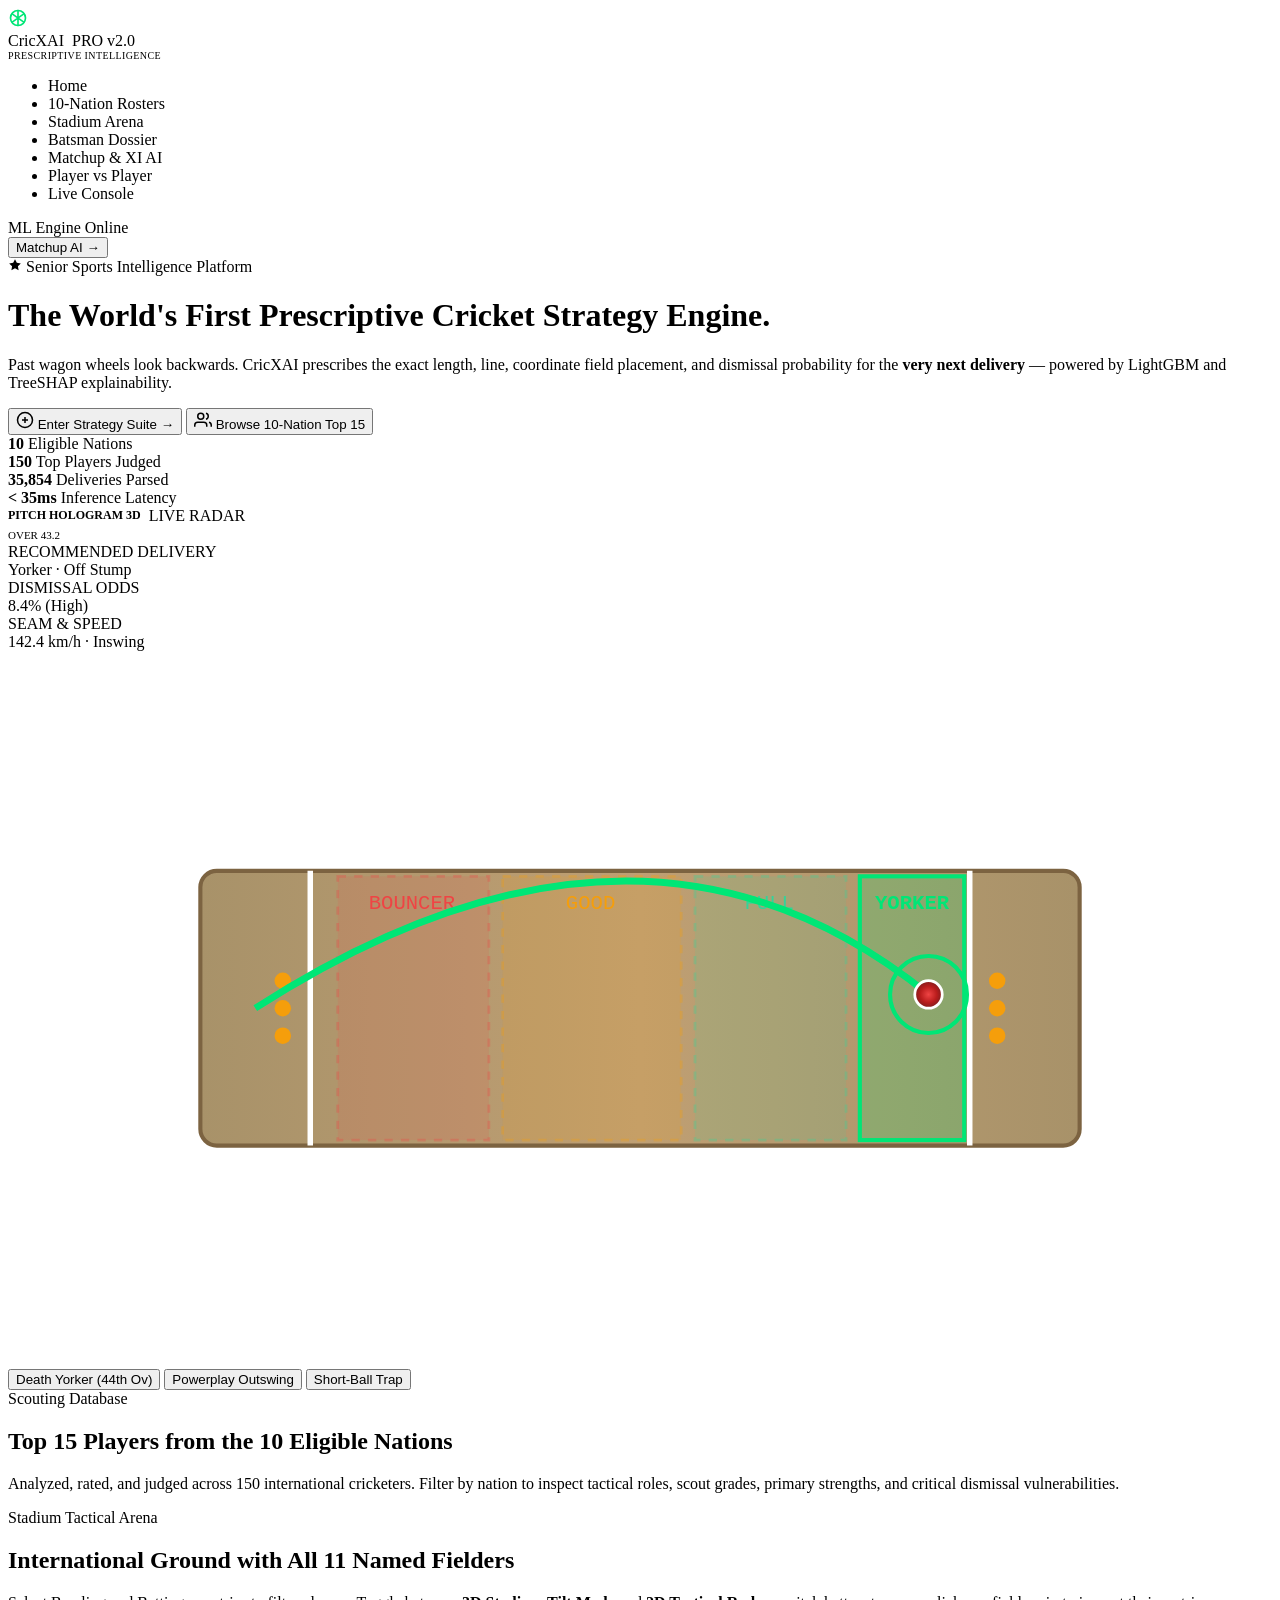
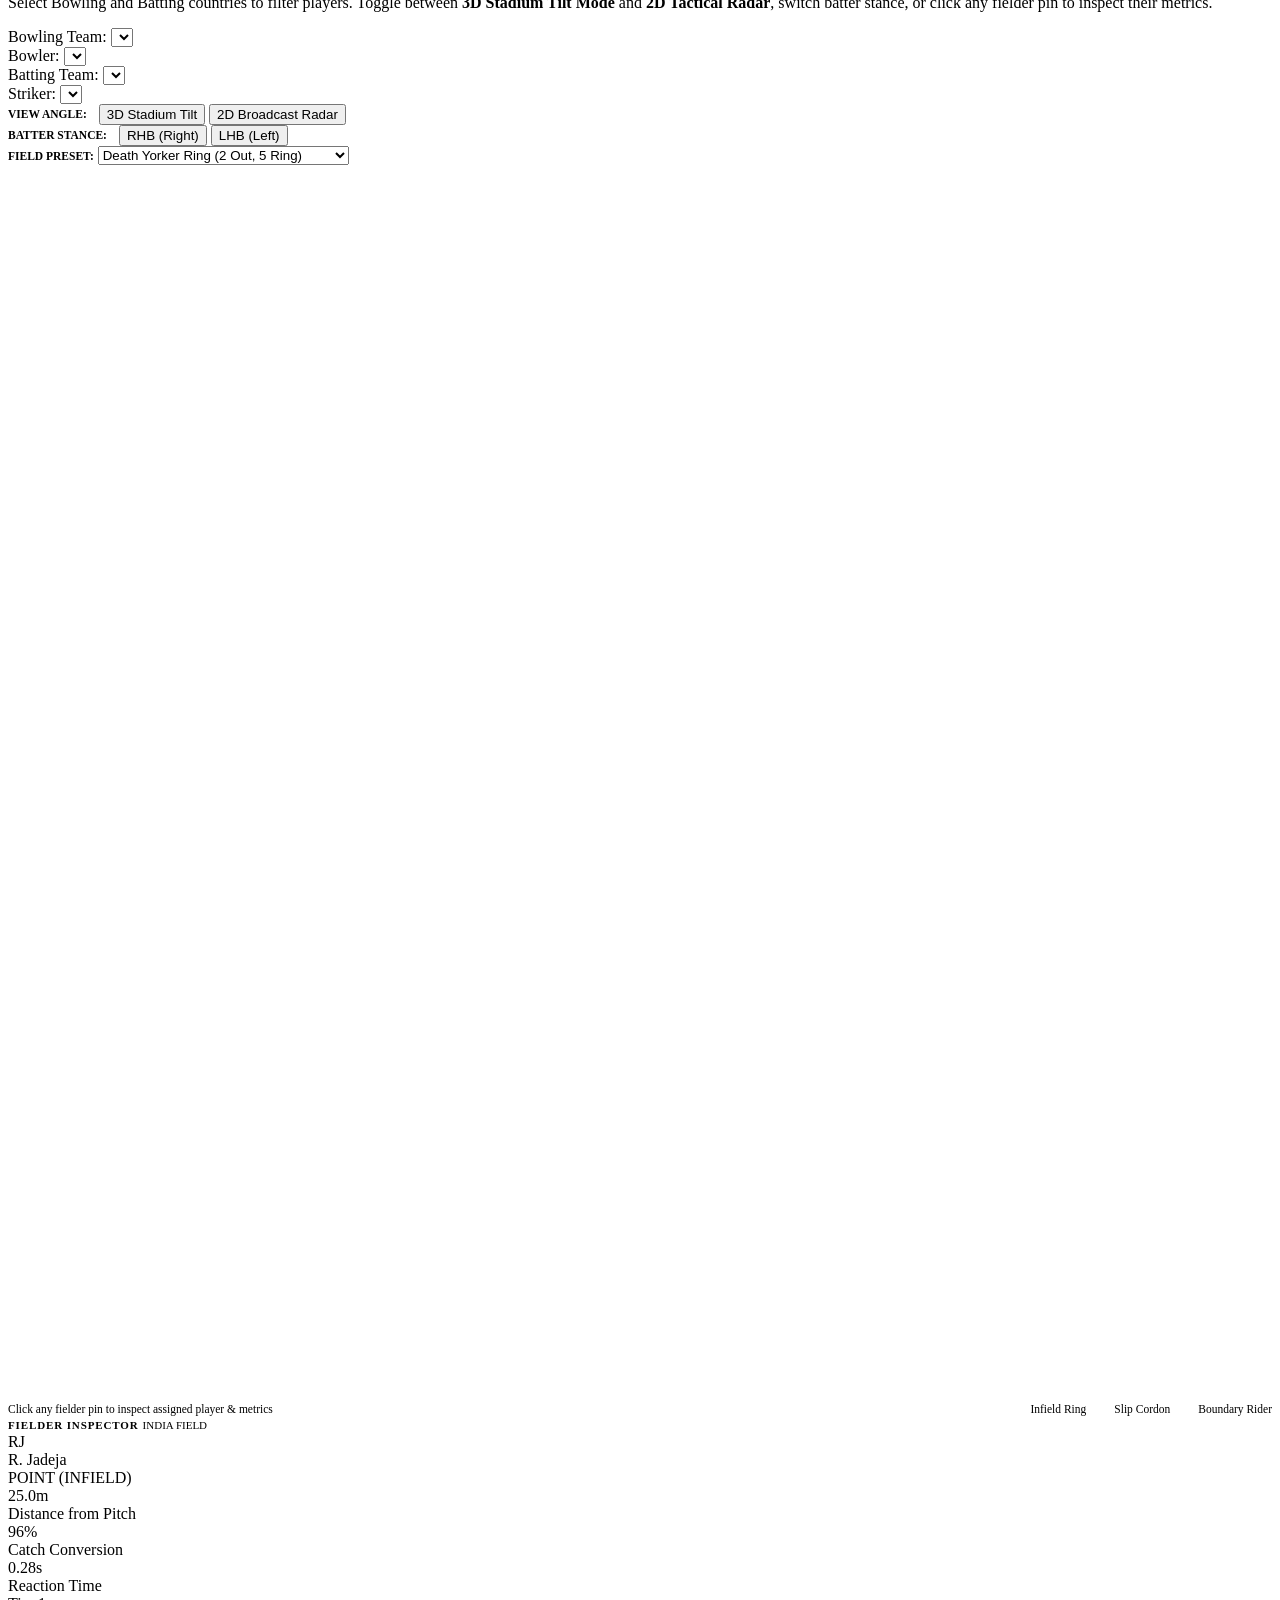
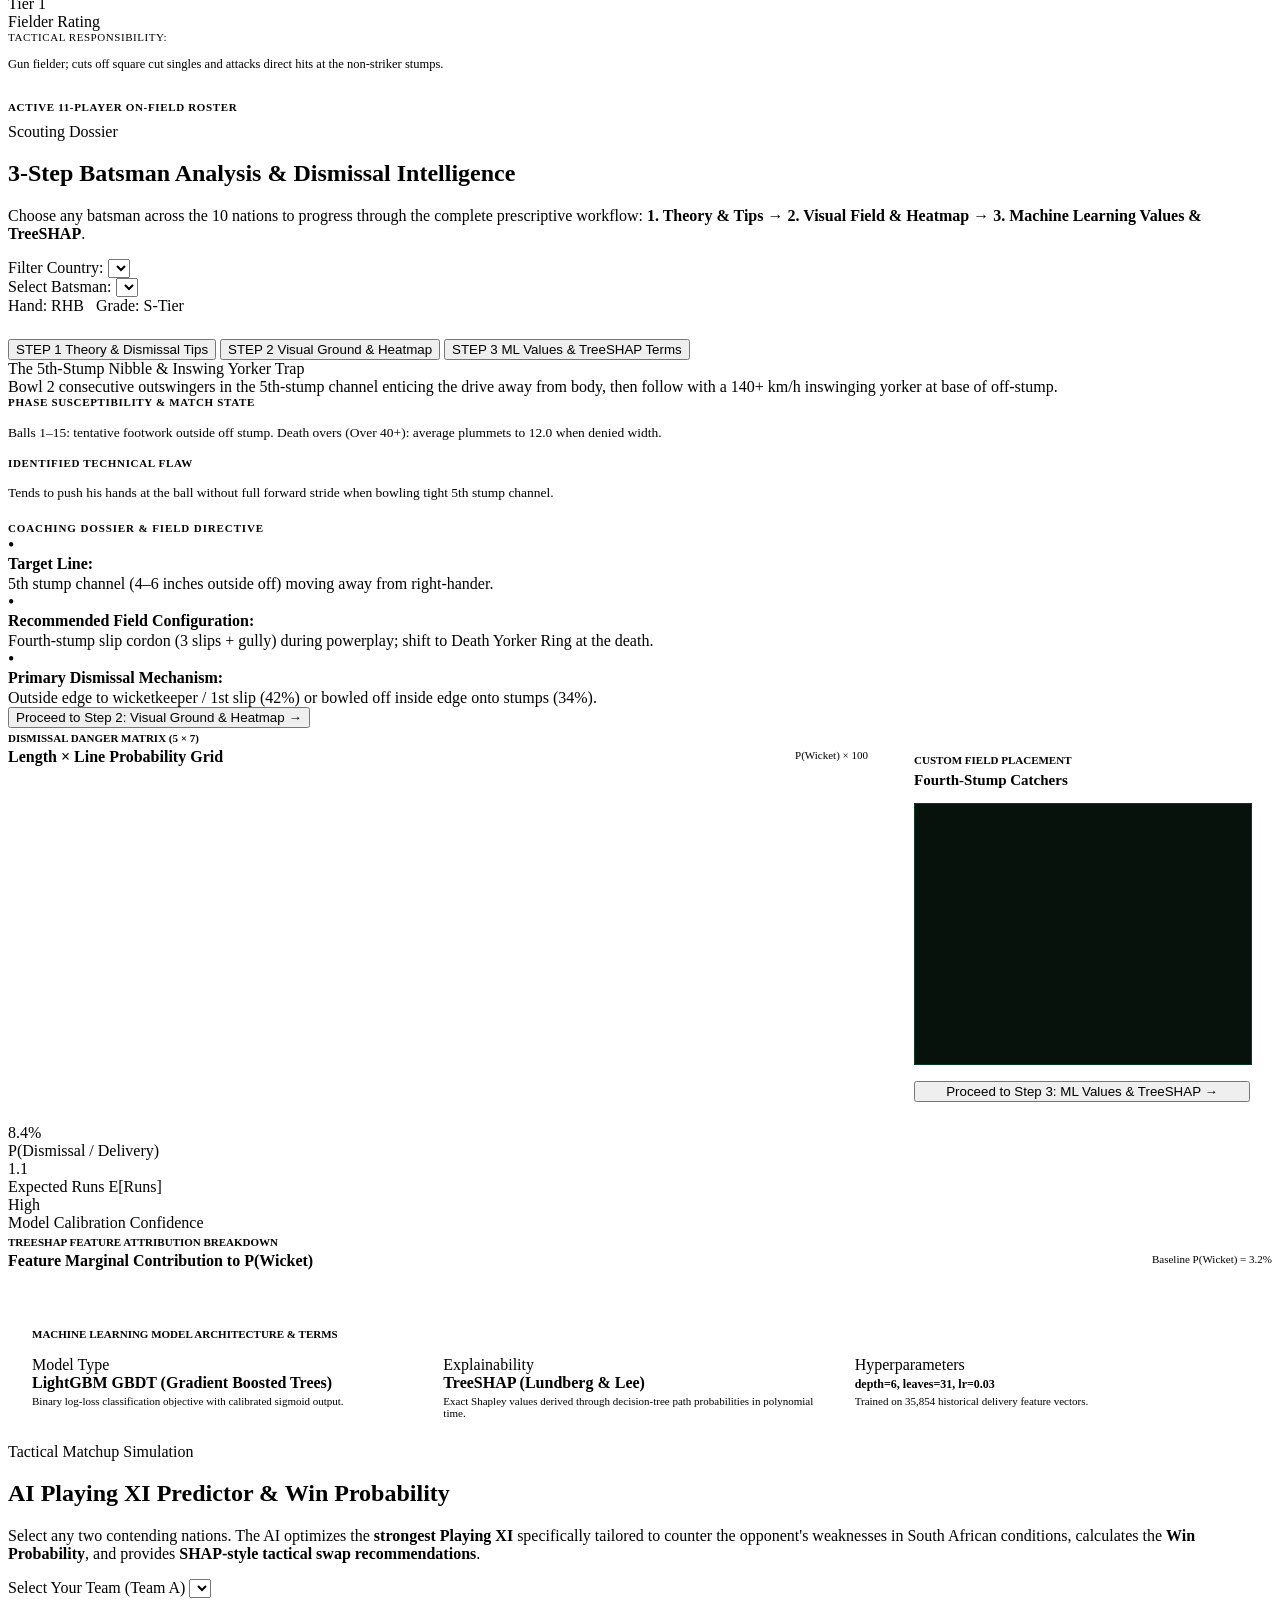
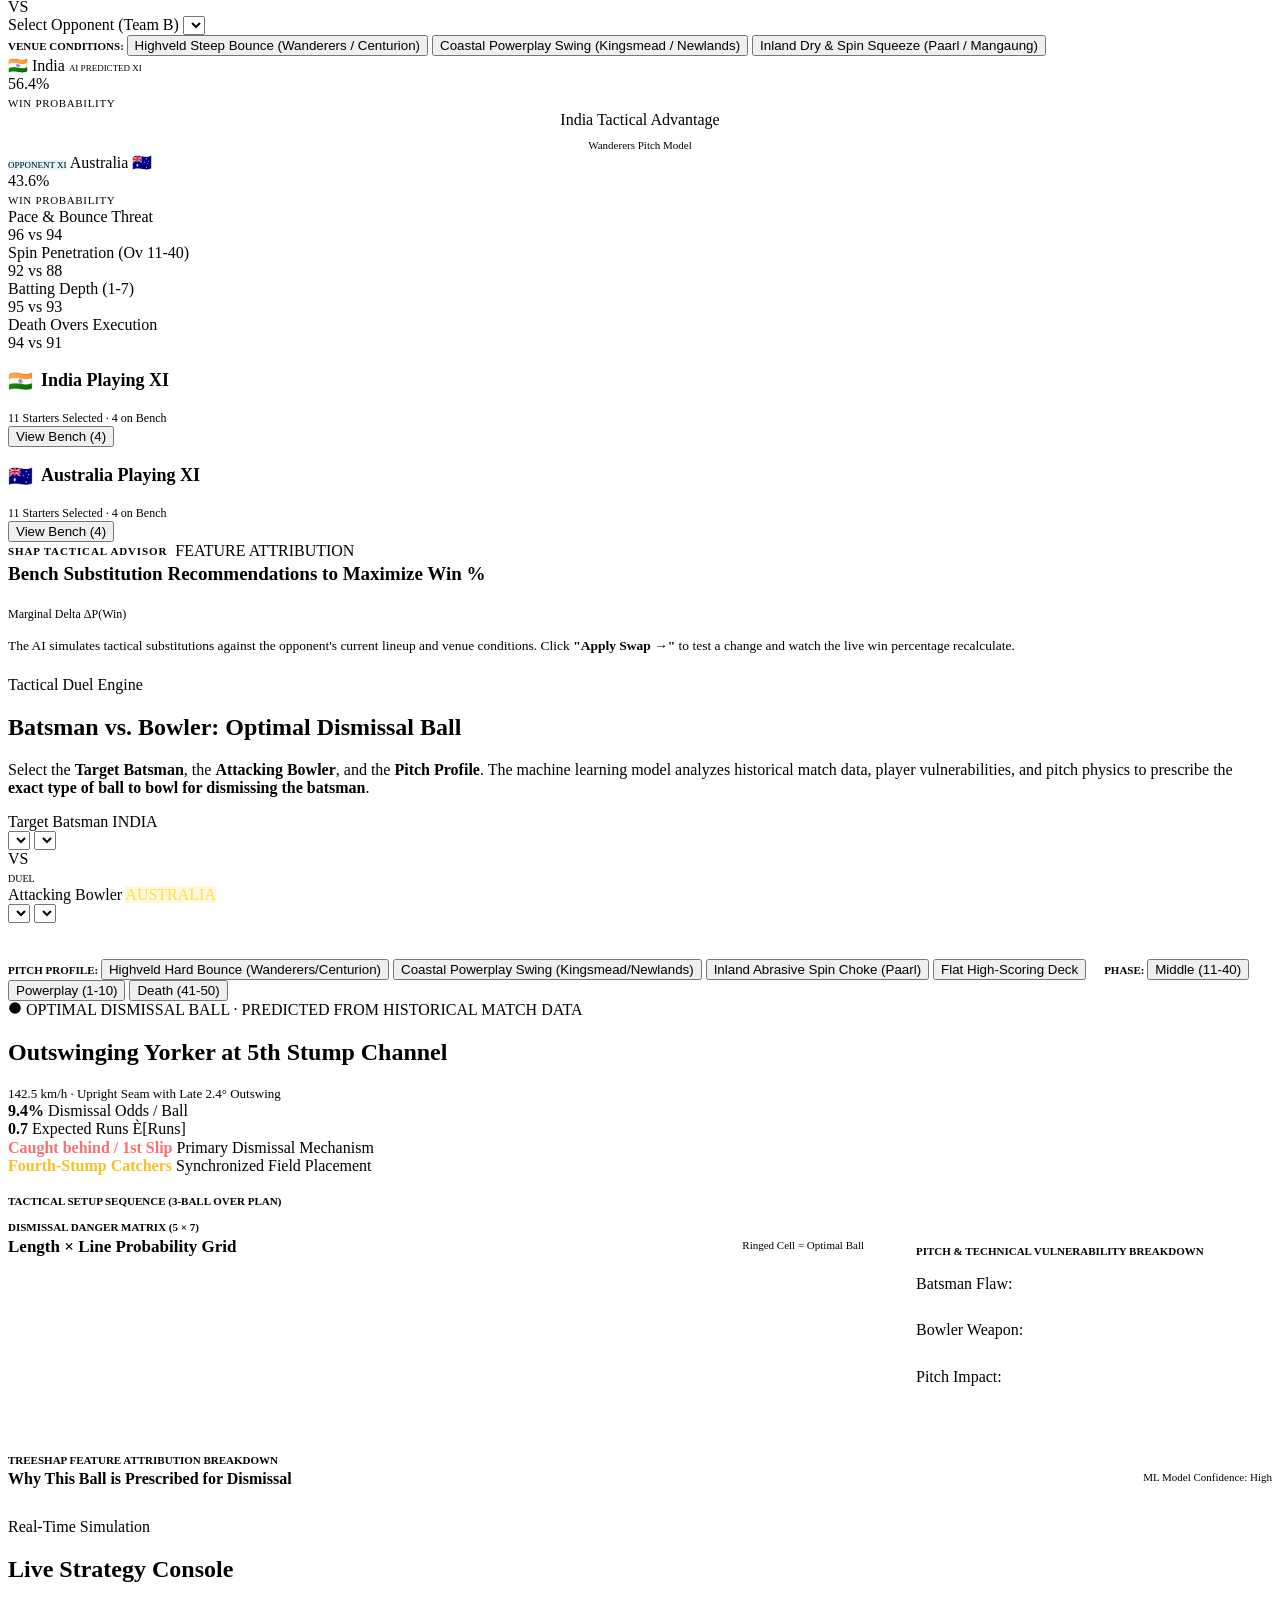
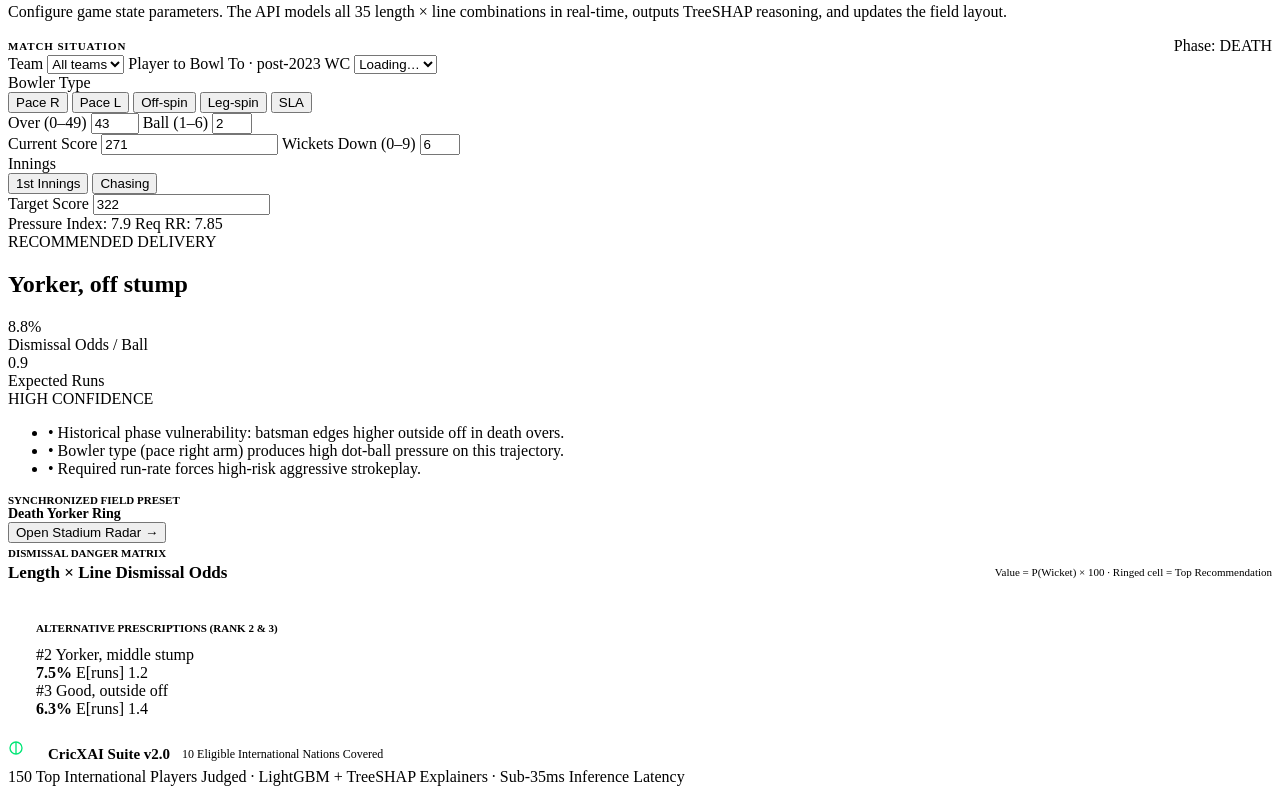
==== commit 7c1ee59d: "feat(console): team dropdown + post-2023-WC player filter, any player selectable Live Console change" ====
--- a/app/api/static/index.html
+++ b/app/api/static/index.html
@@ -1013,20 +1013,20 @@
             <span class="telemetry-pill" id="situationPhaseBadge">Phase: Death</span>
           </div>
 
-          <label class="input-label">
-            <span>Batsman to Bowl To</span>
-            <select class="select-control" id="consoleBatsmanSelect">
-              <option value="player-virat-kohli">Virat Kohli (23 outs)</option>
-              <option value="player-rohit-sharma">Rohit Sharma (21 outs)</option>
-              <option value="player-shubman-gill">Shubman Gill (14 outs)</option>
-              <option value="player-steve-smith">Steve Smith (19 outs)</option>
-              <option value="player-travis-head">Travis Head (15 outs)</option>
-              <option value="player-babar-azam">Babar Azam (18 outs)</option>
-              <option value="player-heinrich-klaasen">Heinrich Klaasen (12 outs)</option>
-              <option value="player-joe-root">Joe Root (16 outs)</option>
-              <option value="player-kane-williamson">Kane Williamson (17 outs)</option>
-            </select>
-          </label>
+          <div class="grid-2col">
+            <label class="input-label">
+              <span>Team</span>
+              <select class="select-control" id="consoleTeamSelect">
+                <option value="">All teams</option>
+              </select>
+            </label>
+            <label class="input-label">
+              <span>Player to Bowl To <span style="color:var(--text-muted);font-weight:400;">· post-2023 WC</span></span>
+              <select class="select-control" id="consoleBatsmanSelect">
+                <option value="">Loading…</option>
+              </select>
+            </label>
+          </div>
 
           <div class="input-label">
             <span>Bowler Type</span>
@@ -1995,25 +1995,45 @@
         }
       });
 
-      fetch("/v1/batsmen?limit=200")
+      const SINCE_WC2023 = "2023-11-20";
+      const teamSel = document.getElementById("consoleTeamSelect");
+      const playerSel = document.getElementById("consoleBatsmanSelect");
+
+      function loadPlayers(team) {
+        const url = `/v1/batsmen?since=${SINCE_WC2023}&limit=200`
+          + (team ? `&team=${encodeURIComponent(team)}` : "");
+        return fetch(url).then(r => r.json()).then(bl => {
+          const list = (bl && bl.batsmen) || [];
+          if (!list.length) {
+            playerSel.innerHTML = `<option value="">No players for this team</option>`;
+            return;
+          }
+          const prevVal = playerSel.value;
+          playerSel.innerHTML = list.map(b =>
+            `<option value="${b.id}">${b.name} — ${b.balls} balls, ${b.dismissals} outs</option>`
+          ).join("");
+          if ([...playerSel.options].some(o => o.value === prevVal)) playerSel.value = prevVal;
+          else playerSel.value = list[0].id;
+          const badge = document.getElementById("navModelStatus");
+          if (badge) badge.textContent = `Active · ${list.length} players`;
+        });
+      }
+
+      fetch(`/v1/teams?since=${SINCE_WC2023}`)
         .then(r => r.json())
-        .then(bl => {
-          if (bl && bl.batsmen && bl.batsmen.length > 0) {
-            const select = document.getElementById("consoleBatsmanSelect");
-            const prevVal = select.value;
-            select.innerHTML = bl.batsmen.map(b => `
-              <option value="${b.id}">${b.name} (${b.dismissals} outs)</option>
-            `).join("");
-            if (prevVal) select.value = prevVal;
-            else select.value = bl.batsmen[0].id;
-            
-            const badge = document.getElementById("navModelStatus");
-            if (badge) badge.textContent = `Active · ${bl.batsmen.length} Batsmen`;
-            fetchRecommendation();
+        .then(tj => {
+          const teams = (tj && tj.teams) || [];
+          if (teams.length) {
+            teamSel.innerHTML = `<option value="">All teams</option>`
+              + teams.map(t => `<option value="${t}">${t}</option>`).join("");
+            teamSel.value = teams.includes("India") ? "India" : teams[0];
           }
+          teamSel.addEventListener("change", () => loadPlayers(teamSel.value).then(fetchRecommendation));
+          return loadPlayers(teamSel.value);
         })
+        .then(fetchRecommendation)
         .catch(e => {
-          console.warn("Using fallback batsman roster for console:", e);
+          console.warn("Console roster load failed, using fallback:", e);
           fetchRecommendation();
         });
     }
@@ -2032,8 +2052,8 @@
       const score = parseInt(document.getElementById("inputScore")?.value || 271, 10);
       const wickets = parseInt(document.getElementById("inputWickets")?.value || 6, 10);
       const target = parseInt(document.getElementById("inputTarget")?.value || 322, 10);
-      let batsman = document.getElementById("consoleBatsmanSelect")?.value;
-      if (!batsman) batsman = "player-virat-kohli";
+      const batsmanSel = document.getElementById("consoleBatsmanSelect");
+      let batsman = batsmanSel?.value || batsmanSel?.options?.[0]?.value || "";
 
       const match = {
         innings: currentInnings,
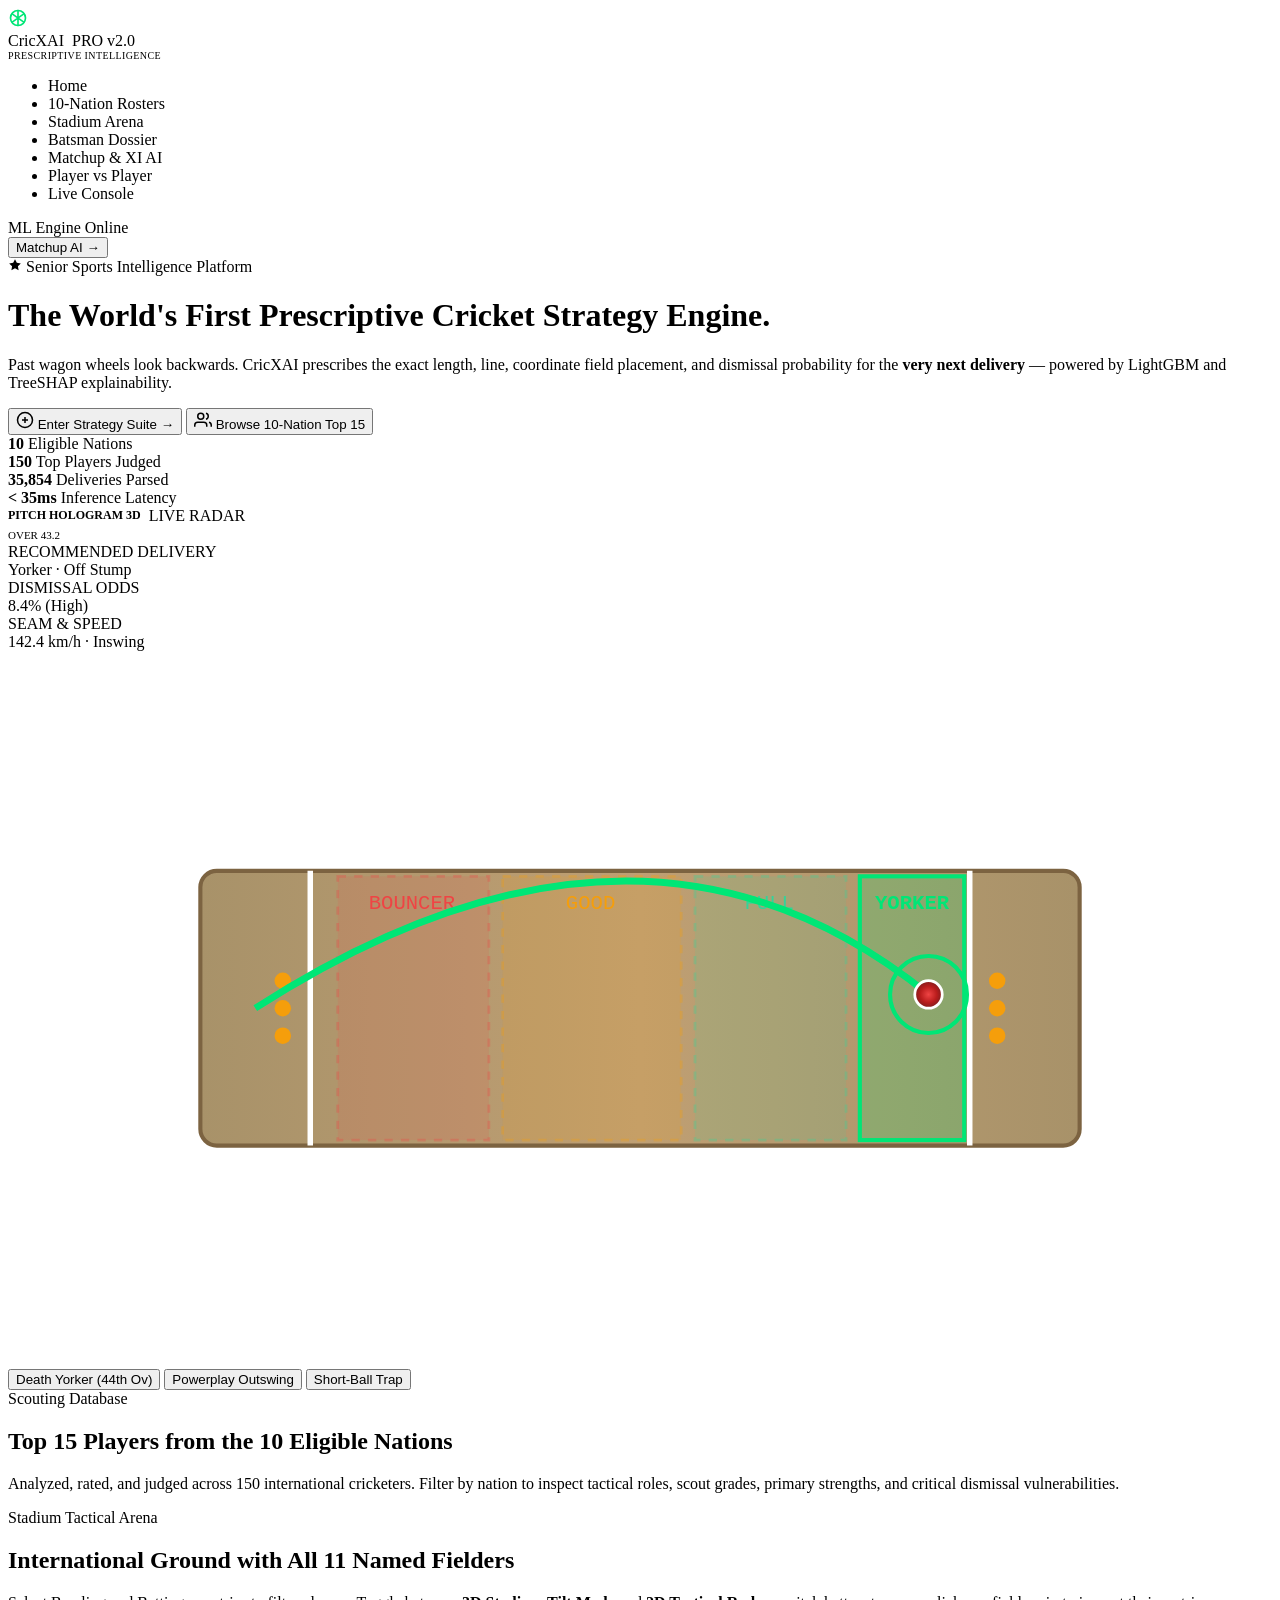
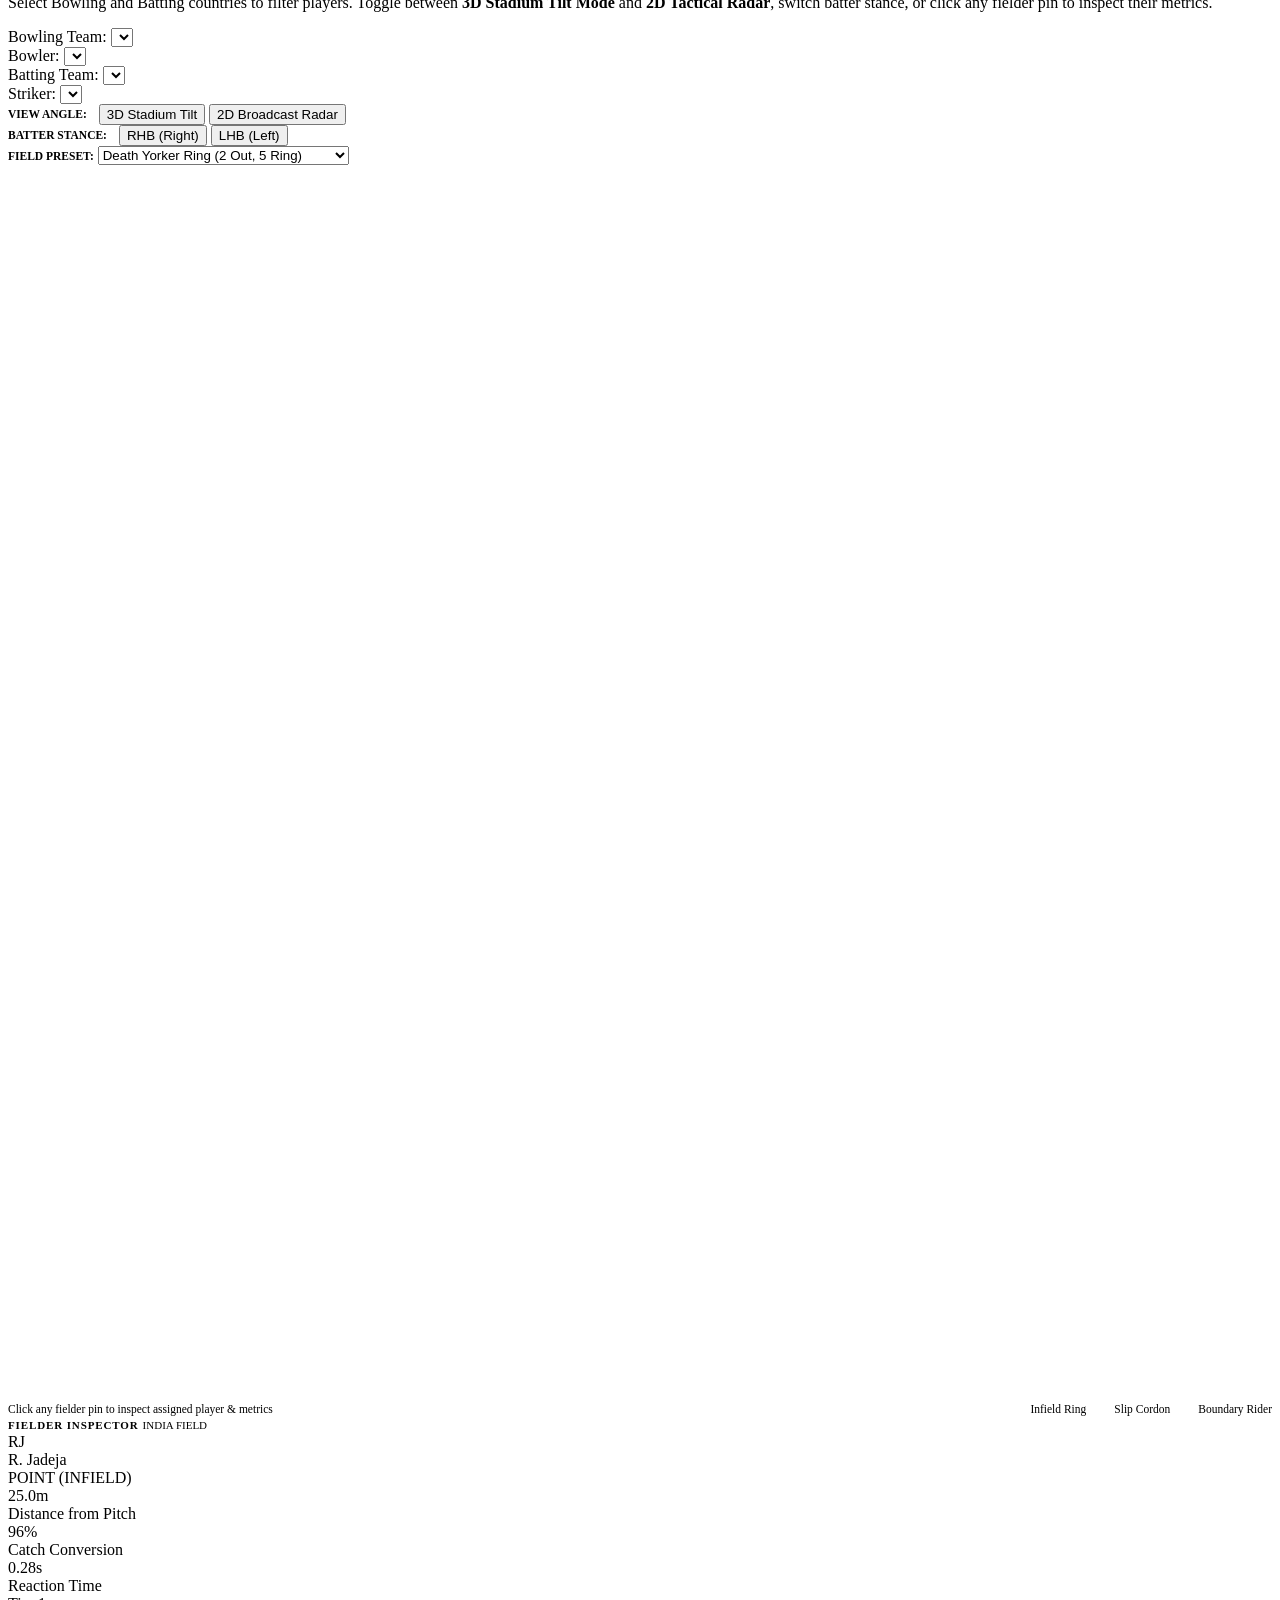
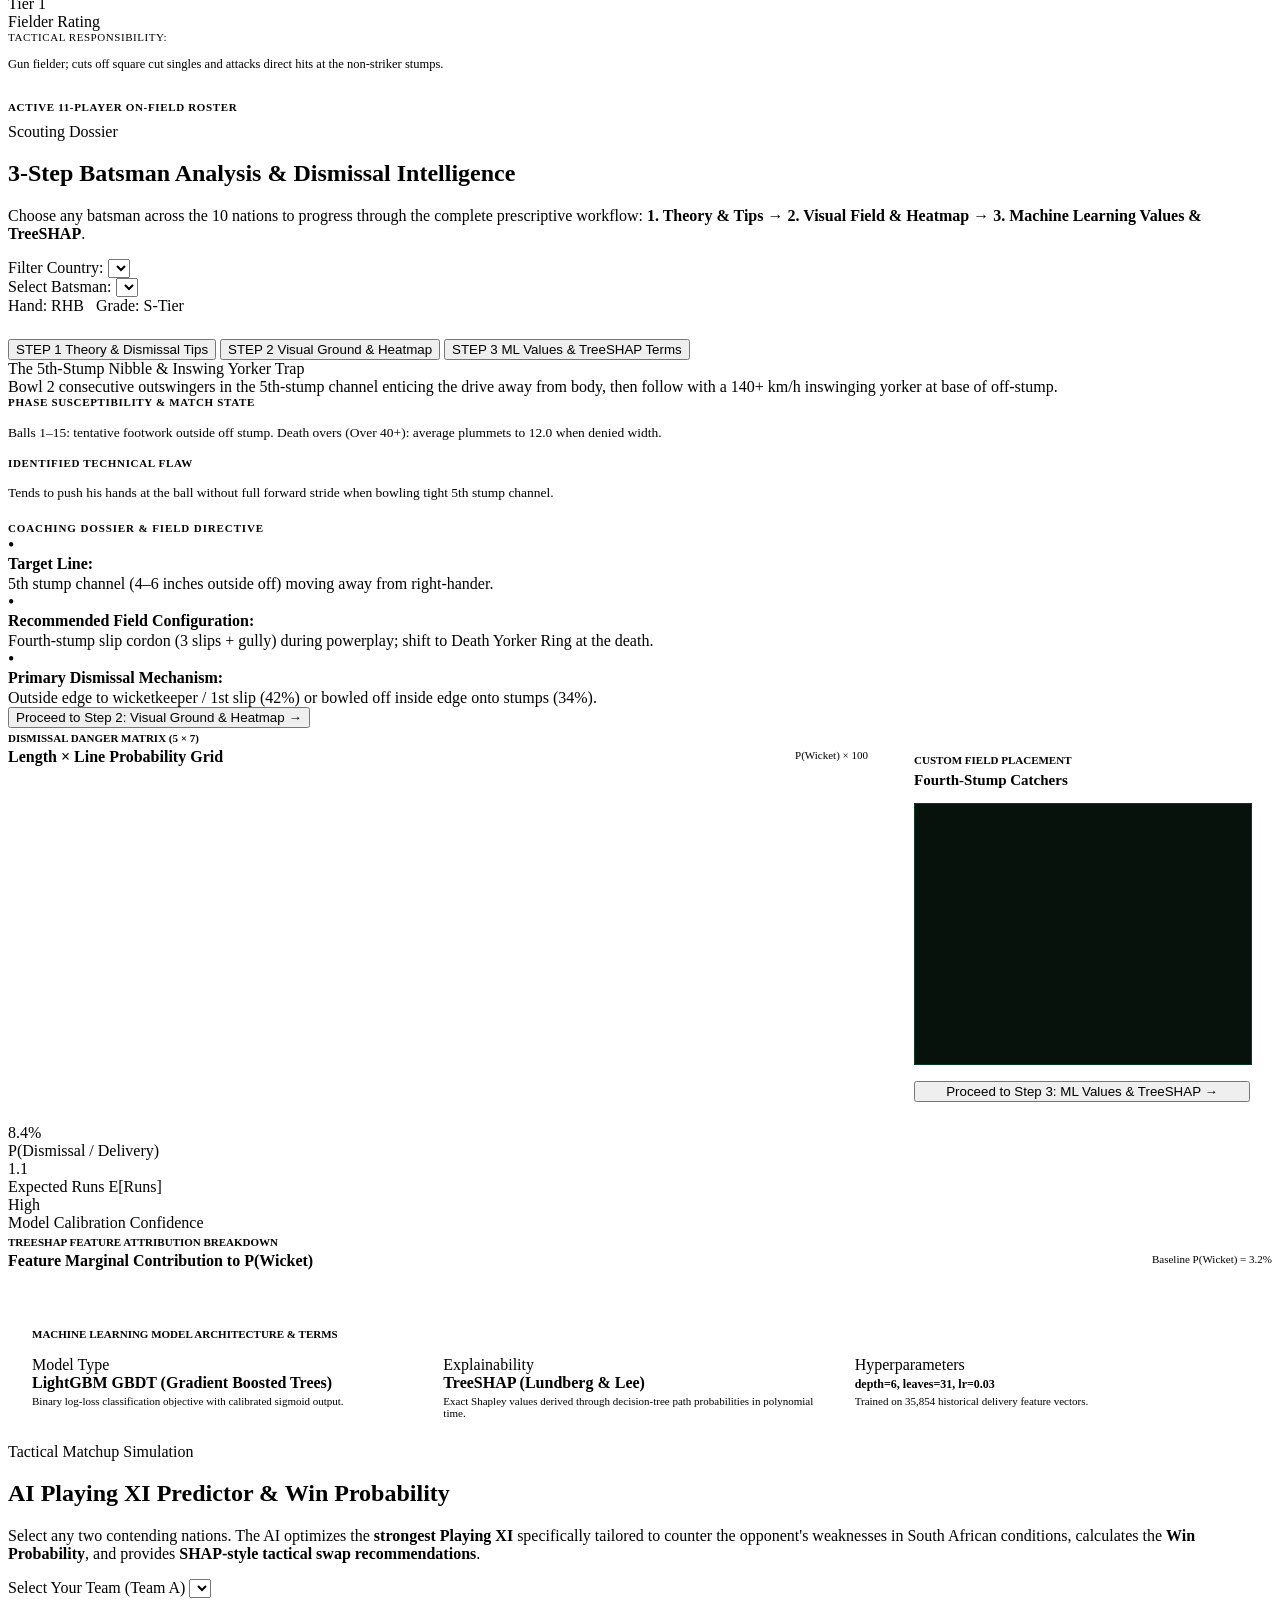
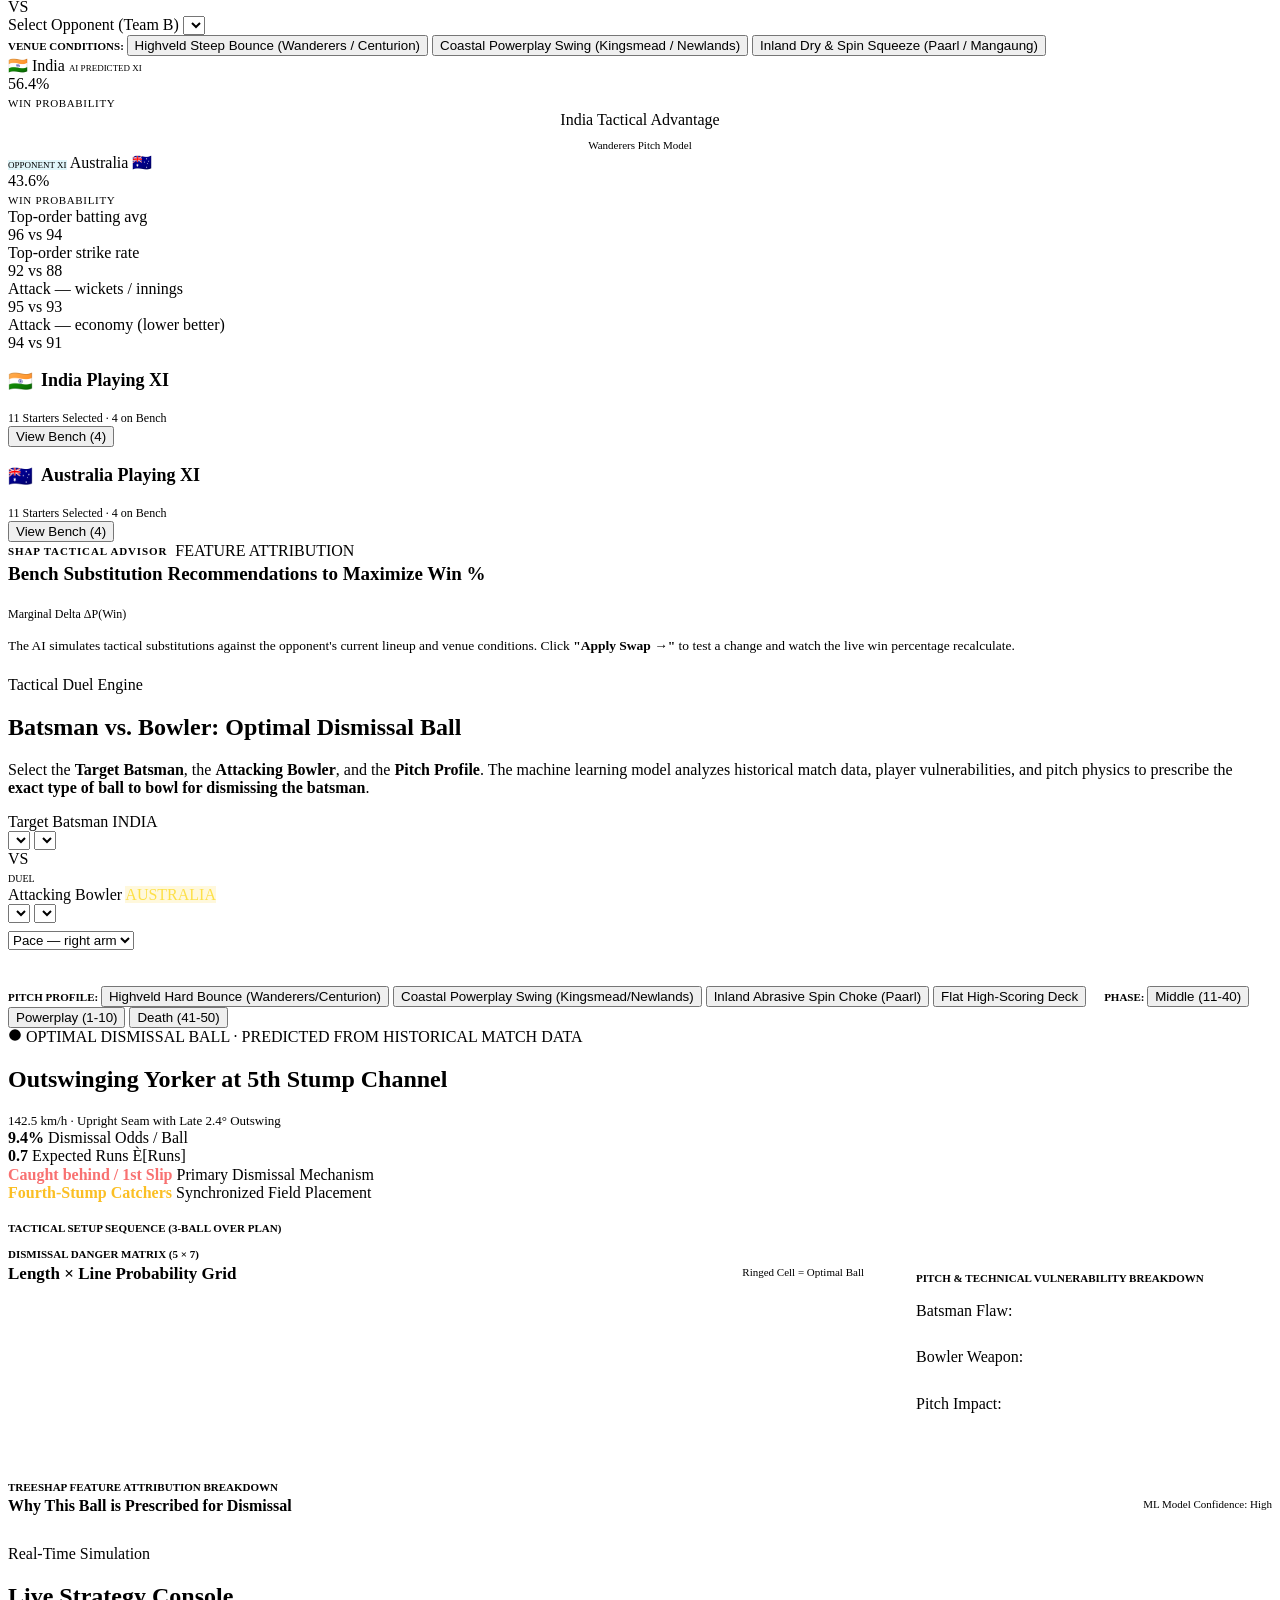
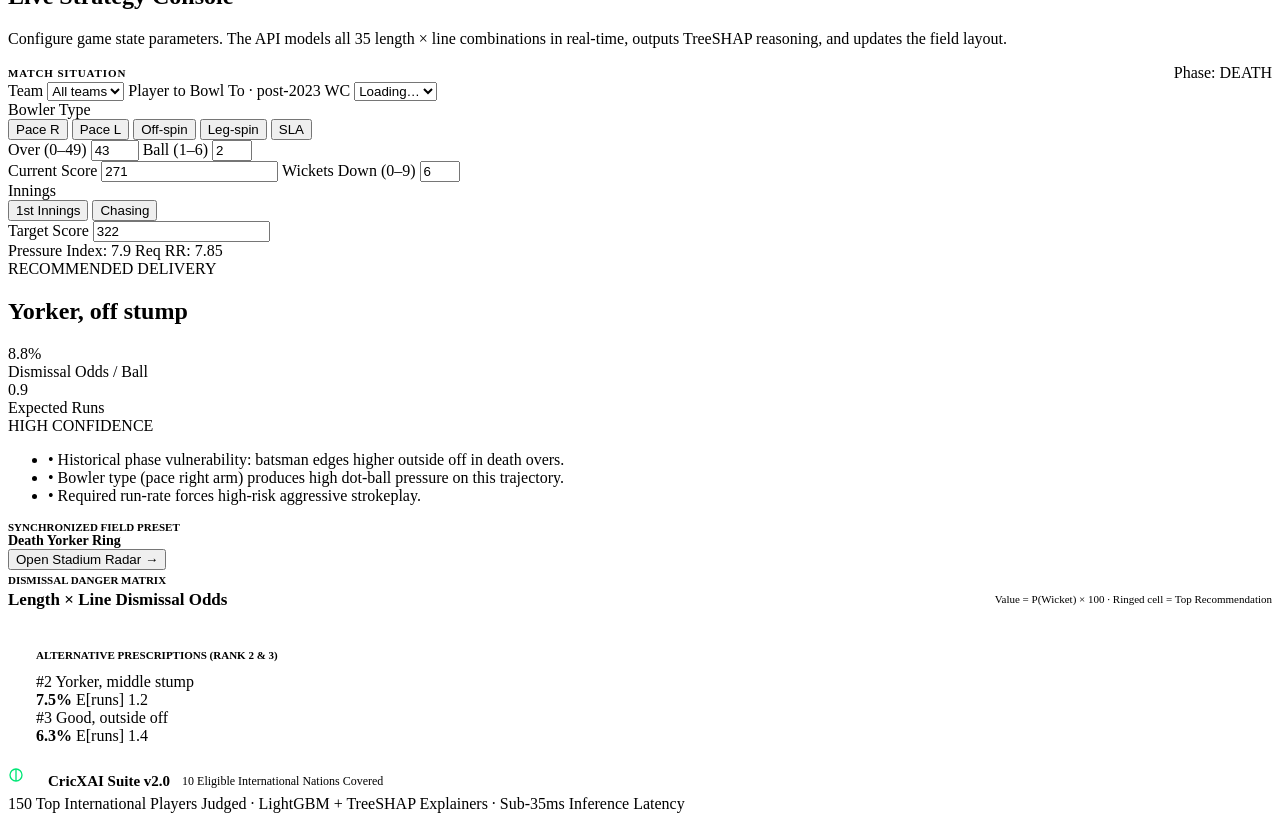
==== commit 5fa2aaed: "feat: make Player-vs-Player and Matchup/XI-AI tabs run on real data Both tabs were 100% hardcoded (p" ====
--- a/app/api/static/index.html
+++ b/app/api/static/index.html
@@ -667,7 +667,7 @@
         <div class="strength-radar-grid">
           <!-- Pace Attack -->
           <div class="strength-metric-item">
-            <div class="strength-metric-title">Pace &amp; Bounce Threat</div>
+            <div class="strength-metric-title" id="meterTitle1">Top-order batting avg</div>
             <div class="strength-metric-numbers">
               <span style="color:var(--accent-green);" id="mPaceA">96</span>
               <span style="color:var(--text-muted);">vs</span>
@@ -681,7 +681,7 @@
 
           <!-- Spin Penetration -->
           <div class="strength-metric-item">
-            <div class="strength-metric-title">Spin Penetration (Ov 11-40)</div>
+            <div class="strength-metric-title" id="meterTitle2">Top-order strike rate</div>
             <div class="strength-metric-numbers">
               <span style="color:var(--accent-green);" id="mSpinA">92</span>
               <span style="color:var(--text-muted);">vs</span>
@@ -695,7 +695,7 @@
 
           <!-- Batting Depth -->
           <div class="strength-metric-item">
-            <div class="strength-metric-title">Batting Depth (1-7)</div>
+            <div class="strength-metric-title" id="meterTitle3">Attack — wickets / innings</div>
             <div class="strength-metric-numbers">
               <span style="color:var(--accent-green);" id="mBatA">95</span>
               <span style="color:var(--text-muted);">vs</span>
@@ -709,7 +709,7 @@
 
           <!-- Death Overs Power -->
           <div class="strength-metric-item">
-            <div class="strength-metric-title">Death Overs Execution</div>
+            <div class="strength-metric-title" id="meterTitle4">Attack — economy (lower better)</div>
             <div class="strength-metric-numbers">
               <span style="color:var(--accent-green);" id="mDeathA">94</span>
               <span style="color:var(--text-muted);">vs</span>
@@ -836,6 +836,13 @@
               <select class="matchup-select-large" id="duelCountryBowlSel" onchange="onDuelCountryBowlChange()"></select>
               <select class="matchup-select-large" id="duelBowlerSel" onchange="renderDuelPrescription()"></select>
             </div>
+            <select class="matchup-select-large" id="duelBowlerTypeSel" onchange="renderDuelPrescription()" style="margin-top:8px;">
+              <option value="pace_right_arm">Pace — right arm</option>
+              <option value="pace_left_arm">Pace — left arm</option>
+              <option value="off_spin">Off-spin</option>
+              <option value="leg_spin">Leg-spin</option>
+              <option value="left_arm_spin">Left-arm spin</option>
+            </select>
           </div>
         </div>
 
@@ -1531,133 +1538,129 @@
     // ==========================================
     // MATCHUP & AI PLAYING XI LOGIC
     // ==========================================
+    const MATCHUP_SINCE = "2023-11-20";
     let currentMatchupTeamA = "India";
     let currentMatchupTeamB = "Australia";
     let currentPitchCondition = "highveld_bounce";
-    let activePlayingXIA = [];
-    let activeBenchA = [];
-    let activePlayingXIB = [];
-    let activeBenchB = [];
+    let squadA = [], squadB = [], teamH2H = null;
+    let activePlayingXIA = [], activeBenchA = [], activePlayingXIB = [], activeBenchB = [];
+    let matchupSeq = 0;
+
+    function pickXI(squad) {
+      const bats = squad.filter(p => p.role === "batter" || p.role === "allrounder");
+      const bowls = squad.filter(p => p.role === "bowler" || p.role === "allrounder");
+      const xi = [], seen = new Set();
+      const take = (arr, n) => { for (const p of arr) { if (xi.length >= 11 || seen.has(p.id)) continue; if (n-- <= 0) break; xi.push(p); seen.add(p.id); } };
+      take(bats, 6); take(bowls, 5); take(squad, 11);
+      return { playingXI: xi, bench: squad.filter(p => !seen.has(p.id)).slice(0, 5) };
+    }
+
+    function teamStrength(xi) {
+      const avg = a => a.length ? a.reduce((s, x) => s + x, 0) / a.length : 0;
+      const bats = xi.filter(p => p.batting.balls >= 60).sort((a, b) => b.rating - a.rating).slice(0, 6);
+      const bowls = xi.filter(p => p.bowling.balls >= 60).sort((a, b) => b.rating - a.rating).slice(0, 4);
+      const batAvg = avg(bats.map(p => p.batting.avg));
+      const batSR = avg(bats.map(p => p.batting.sr));
+      const wktsPerInns = avg(bowls.map(p => p.bowling.balls ? p.bowling.wickets / p.bowling.balls * 300 : 0));
+      const econ = avg(bowls.map(p => p.bowling.econ).filter(x => x > 0)) || 6.0;
+      const overall = 0.4 * Math.min(100, batAvg * 1.8) + 0.2 * Math.min(100, batSR * 0.9)
+        + 0.25 * Math.min(100, wktsPerInns * 11) + 0.15 * Math.min(100, Math.max(0, (7.5 - econ) * 30));
+      return { batAvg: +batAvg.toFixed(1), batSR: +batSR.toFixed(1), wktsPerInns: +wktsPerInns.toFixed(2), econ: +econ.toFixed(2), overall };
+    }
 
     function initMatchupControls() {
       const selA = document.getElementById("matchupTeamASelect");
       const selB = document.getElementById("matchupTeamBSelect");
-      if (!selA || !selB || !window.CricXData) return;
-
-      const countries = window.CricXData.getEligibleCountries();
-      const opts = countries.map(c => `<option value="${c.id}">${c.flag} ${c.name}</option>`).join("");
-      selA.innerHTML = opts;
-      selB.innerHTML = opts;
-
-      selA.value = currentMatchupTeamA;
-      selB.value = currentMatchupTeamB;
-
-      onMatchupTeamsChange();
-    }
-
-    function onMatchupTeamsChange() {
+      if (!selA || !selB) return;
+      fetch(`/v1/teams?since=${MATCHUP_SINCE}`).then(r => r.json()).then(tj => {
+        const teams = (tj && tj.teams) || [];
+        const opts = teams.map(t => `<option value="${t}">${t}</option>`).join("");
+        selA.innerHTML = opts; selB.innerHTML = opts;
+        selA.value = teams.includes("India") ? "India" : teams[0];
+        selB.value = teams.includes("Australia") ? "Australia" : (teams[1] || teams[0]);
+        onMatchupTeamsChange();
+      });
+    }
+
+    async function onMatchupTeamsChange() {
       const selA = document.getElementById("matchupTeamASelect");
       const selB = document.getElementById("matchupTeamBSelect");
       if (selA) currentMatchupTeamA = selA.value;
       if (selB) currentMatchupTeamB = selB.value;
-
-      if (!window.CricXMatchup) return;
-
-      // Predict Strongest XI for Team A
-      const predA = window.CricXMatchup.predictStrongestXI(currentMatchupTeamA, currentMatchupTeamB, currentPitchCondition);
-      activePlayingXIA = predA.playingXI;
-      activeBenchA = predA.bench;
-
-      // Predict Strongest XI for Team B
-      const predB = window.CricXMatchup.predictStrongestXI(currentMatchupTeamB, currentMatchupTeamA, currentPitchCondition);
-      activePlayingXIB = predB.playingXI;
-      activeBenchB = predB.bench;
-
-      renderMatchupArena();
+      const mySeq = ++matchupSeq;
+      try {
+        const [sqA, sqB, h2h] = await Promise.all([
+          fetch(`/v1/team/${encodeURIComponent(currentMatchupTeamA)}/squad?since=${MATCHUP_SINCE}`).then(r => r.json()),
+          fetch(`/v1/team/${encodeURIComponent(currentMatchupTeamB)}/squad?since=${MATCHUP_SINCE}`).then(r => r.json()),
+          fetch(`/v1/team-matchup?a=${encodeURIComponent(currentMatchupTeamA)}&b=${encodeURIComponent(currentMatchupTeamB)}`).then(r => r.json()),
+        ]);
+        if (mySeq !== matchupSeq) return;
+        squadA = sqA.players || []; squadB = sqB.players || []; teamH2H = h2h;
+        const pa = pickXI(squadA), pb = pickXI(squadB);
+        activePlayingXIA = pa.playingXI; activeBenchA = pa.bench;
+        activePlayingXIB = pb.playingXI; activeBenchB = pb.bench;
+        renderMatchupArena();
+      } catch (e) { console.warn("matchup load failed:", e); }
     }
 
     function setMatchupCondition(cond) {
       currentPitchCondition = cond;
       document.querySelectorAll("#page-matchup .condition-pill-btn").forEach(b => b.classList.remove("active"));
-      if (cond === "highveld_bounce") document.getElementById("cond-highveld")?.classList.add("active");
-      if (cond === "coastal_swing") document.getElementById("cond-coastal")?.classList.add("active");
-      if (cond === "inland_spin") document.getElementById("cond-inland")?.classList.add("active");
-
-      const labels = {
-        "highveld_bounce": "Highveld Steep Bounce (Wanderers/Centurion)",
-        "coastal_swing": "Coastal Powerplay Swing (Kingsmead/Newlands)",
-        "inland_spin": "Inland Dry Spin Squeeze (Paarl/Bloemfontein)"
+      document.getElementById("cond-" + cond.replace(/_.*/, ""))?.classList.add("active");
+      const lbl = document.getElementById("battleConditionLabel");
+      if (lbl) lbl.textContent = "Pitch profile is illustrative — not modelled from data";
+    }
+
+    function renderMatchupArena() {
+      const theme = t => (window.CricXData && CricXData.getJerseyTheme) ? CricXData.getJerseyTheme(t) : {};
+      const themeA = theme(currentMatchupTeamA), themeB = theme(currentMatchupTeamB);
+      const setTxt = (id, v) => { const e = document.getElementById(id); if (e) e.textContent = v; };
+      setTxt("battleFlagA", "\U0001F3CF"); setTxt("battleNameA", currentMatchupTeamA);
+      setTxt("colFlagA", ""); setTxt("colTitleA", currentMatchupTeamA + " XI");
+      setTxt("battleFlagB", "\U0001F3CF"); setTxt("battleNameB", currentMatchupTeamB);
+      setTxt("colFlagB", ""); setTxt("colTitleB", currentMatchupTeamB + " XI");
+
+      const sA = teamStrength(activePlayingXIA), sB = teamStrength(activePlayingXIB);
+      const strengthProbA = 100 / (1 + Math.exp(-0.06 * (sA.overall - sB.overall)));
+      let winA = (teamH2H && (teamH2H.team_a_wins + teamH2H.team_b_wins) >= 3)
+        ? 0.55 * teamH2H.team_a_win_pct + 0.45 * strengthProbA
+        : strengthProbA;
+      winA = Math.max(15, Math.min(85, winA));
+      const winB = 100 - winA;
+
+      const winElA = document.getElementById("battleWinPctA"), winElB = document.getElementById("battleWinPctB");
+      if (winElA) { winElA.textContent = winA.toFixed(1) + "%"; winElA.style.color = themeA.text || themeA.primary || "#00E676"; }
+      if (winElB) { winElB.textContent = winB.toFixed(1) + "%"; winElB.style.color = themeB.text || themeB.primary || "#38BDF8"; }
+      const barA = document.getElementById("battleBarA"), barB = document.getElementById("battleBarB");
+      if (barA) { barA.style.width = winA + "%"; if (themeA.gradient) barA.style.background = themeA.gradient; }
+      if (barB) { barB.style.width = winB + "%"; if (themeB.gradient) barB.style.background = themeB.gradient; }
+
+      const advEl = document.getElementById("battleAdvantageText");
+      if (advEl) {
+        const rec = teamH2H && teamH2H.played
+          ? ` \u00b7 H2H record: ${teamH2H.team_a_wins}\u2013${teamH2H.team_b_wins} in ${teamH2H.played}` : " \u00b7 no recorded H2H";
+        advEl.textContent = (winA >= 50
+          ? `${currentMatchupTeamA} favoured (+${(winA - winB).toFixed(1)}%)`
+          : `${currentMatchupTeamB} favoured (+${(winB - winA).toFixed(1)}%)`) + rec;
+      }
+
+      const setMeter = (idA, idB, bA, bB, vA, vB, dp) => {
+        dp = dp || 1;
+        const eA = document.getElementById(idA), eB = document.getElementById(idB);
+        if (eA) { eA.textContent = vA.toFixed(dp); eA.style.color = themeA.text || themeA.primary || "#00E676"; }
+        if (eB) { eB.textContent = vB.toFixed(dp); eB.style.color = themeB.text || themeB.primary || "#38BDF8"; }
+        const tot = (vA + vB) || 1;
+        const fA = document.getElementById(bA), fB = document.getElementById(bB);
+        if (fA) fA.style.width = (vA / tot * 100) + "%";
+        if (fB) fB.style.width = (vB / tot * 100) + "%";
       };
-      const lbl = document.getElementById("battleConditionLabel");
-      if (lbl) lbl.textContent = labels[cond] || cond;
-
-      onMatchupTeamsChange();
-    }
-
-    function renderMatchupArena() {
-      if (!window.CricXMatchup || !window.CricXData) return;
-
-      const countries = window.CricXData.getEligibleCountries();
-      const cA = countries.find(c => c.id === currentMatchupTeamA) || { flag: "🏏", name: currentMatchupTeamA };
-      const cB = countries.find(c => c.id === currentMatchupTeamB) || { flag: "🏏", name: currentMatchupTeamB };
-
-      document.getElementById("battleFlagA").textContent = cA.flag;
-      document.getElementById("battleNameA").textContent = cA.name;
-      document.getElementById("colFlagA").textContent = cA.flag;
-      document.getElementById("colTitleA").textContent = cA.name + " Playing XI";
-
-      document.getElementById("battleFlagB").textContent = cB.flag;
-      document.getElementById("battleNameB").textContent = cB.name;
-      document.getElementById("colFlagB").textContent = cB.flag;
-      document.getElementById("colTitleB").textContent = cB.name + " Playing XI";
-
-      const themeA = window.CricXData.getJerseyTheme(currentMatchupTeamA);
-      const themeB = window.CricXData.getJerseyTheme(currentMatchupTeamB);
-
-      const matchup = window.CricXMatchup.calculateMatchupWinProb(activePlayingXIA, activePlayingXIB, currentPitchCondition);
-      const winElA = document.getElementById("battleWinPctA");
-      const winElB = document.getElementById("battleWinPctB");
-      winElA.textContent = matchup.winProbA.toFixed(1) + "%";
-      winElB.textContent = matchup.winProbB.toFixed(1) + "%";
-
-      winElA.style.color = themeA.text || themeA.primary;
-      winElA.style.textShadow = `0 0 25px ${themeA.glow}`;
-      winElB.style.color = themeB.text || themeB.primary;
-      winElB.style.textShadow = `0 0 25px ${themeB.glow}`;
-
-      const barA = document.getElementById("battleBarA");
-      const barB = document.getElementById("battleBarB");
-      barA.style.width = matchup.winProbA + "%";
-      barA.style.background = themeA.gradient;
-      barA.style.boxShadow = `0 0 16px ${themeA.glow}`;
-
-      barB.style.width = matchup.winProbB + "%";
-      barB.style.background = themeB.gradient;
-      barB.style.boxShadow = `0 0 16px ${themeB.glow}`;
-
-      const adv = matchup.winProbA >= 50 ? `${cA.name} Favored (+${(matchup.winProbA - matchup.winProbB).toFixed(1)}%)` : `${cB.name} Favored (+${(matchup.winProbB - matchup.winProbA).toFixed(1)}%)`;
-      document.getElementById("battleAdvantageText").textContent = adv;
-
-      const stA = matchup.strengthsA;
-      const stB = matchup.strengthsB;
-
-      const setMeter = (idValA, idValB, idBarA, idBarB, valA, valB) => {
-        const elA = document.getElementById(idValA);
-        const elB = document.getElementById(idValB);
-        if (elA) { elA.textContent = valA; elA.style.color = themeA.text || themeA.primary; }
-        if (elB) { elB.textContent = valB; elB.style.color = themeB.text || themeB.primary; }
-
-        const tot = (valA + valB) || 1;
-        const bA = document.getElementById(idBarA);
-        const bB = document.getElementById(idBarB);
-        if (bA) { bA.style.width = ((valA / tot) * 100) + "%"; bA.style.background = themeA.primary; }
-        if (bB) { bB.style.width = ((valB / tot) * 100) + "%"; bB.style.background = themeB.primary; }
-      };
-
-      setMeter("mPaceA", "mPaceB", "mBarPaceA", "mBarPaceB", stA.paceStrength, stB.paceStrength);
-      setMeter("mSpinA", "mSpinB", "mBarSpinA", "mBarSpinB", stA.spinStrength, stB.spinStrength);
-      setMeter("mBatA", "mBatB", "mBarBatA", "mBarBatB", stA.battingDepth, stB.battingDepth);
-      setMeter("mDeathA", "mDeathB", "mBarDeathA", "mBarDeathB", stA.deathPower, stB.deathPower);
+      setMeter("mPaceA", "mPaceB", "mBarPaceA", "mBarPaceB", sA.batAvg, sB.batAvg);
+      setMeter("mSpinA", "mSpinB", "mBarSpinA", "mBarSpinB", sA.batSR, sB.batSR);
+      setMeter("mBatA", "mBatB", "mBarBatA", "mBarBatB", sA.wktsPerInns, sB.wktsPerInns, 2);
+      setMeter("mDeathA", "mDeathB", "mBarDeathA", "mBarDeathB", (10 - sA.econ), (10 - sB.econ), 2);
+      const d1 = document.getElementById("mDeathA"), d2 = document.getElementById("mDeathB");
+      if (d1) d1.textContent = sA.econ.toFixed(2);
+      if (d2) d2.textContent = sB.econ.toFixed(2);
 
       renderRosterColumn("rosterStackA", activePlayingXIA, themeA);
       renderRosterColumn("rosterStackB", activePlayingXIB, themeB);
@@ -1665,95 +1668,69 @@
     }
 
     function renderRosterColumn(containerId, players, theme) {
-      const container = document.getElementById(containerId);
-      if (!container) return;
-
-      container.innerHTML = players.map((p, idx) => {
-        let statsHtml = "";
-        if (p.stats) {
-          if (p.stats.type === "batsman") {
-            statsHtml = `<span>Runs: <b>${p.stats.runs.toLocaleString()}</b></span> &middot; <span>Avg: <b>${p.stats.avg}</b></span> &middot; <span>SR: <b>${p.stats.sr}</b></span>`;
-          } else if (p.stats.type === "bowler") {
-            statsHtml = `<span>Wickets: <b>${p.stats.wickets}</b></span> &middot; <span>Avg: <b>${p.stats.avg}</b></span> &middot; <span>Econ: <b>${p.stats.econ}</b></span>`;
-          } else {
-            statsHtml = `<span>Runs: <b>${p.stats.runs}</b></span> &middot; <span>Wkts: <b>${p.stats.wickets}</b></span> &middot; <span>Avg: <b>${p.stats.bat_avg}</b></span>`;
-          }
-        }
-
-        let tierClass = "s-tier";
-        if (p.scoutGrade && p.scoutGrade.includes("A-Tier")) tierClass = "a-tier";
-        else if (p.scoutGrade && p.scoutGrade.includes("B-Tier")) tierClass = "b-tier";
-
+      const c = document.getElementById(containerId);
+      if (!c) return;
+      c.innerHTML = players.map((p, i) => {
+        const b = p.batting, w = p.bowling;
+        const stat = (p.role === "bowler")
+          ? `Wkts <b>${w.wickets}</b> \u00b7 Econ <b>${w.econ}</b> \u00b7 Avg <b>${w.avg}</b>`
+          : (p.role === "allrounder")
+            ? `Bat <b>${b.avg}</b> @${b.sr} \u00b7 Wkts <b>${w.wickets}</b> @${w.econ}`
+            : `Runs <b>${b.runs}</b> \u00b7 Avg <b>${b.avg}</b> \u00b7 SR <b>${b.sr}</b>`;
         return `
-          <div class="matchup-player-row" style="border-left: 3px solid ${theme.primary};">
-            <div class="player-avatar-wrap" style="border: 2px solid ${theme.primary}; box-shadow: 0 0 10px ${theme.glow};">
-              <img src="${p.photo || ''}" alt="${p.name}">
-            </div>
-
+          <div class="matchup-player-row" style="border-left:3px solid ${theme.primary || '#00E676'};">
             <div class="player-matchup-meta">
               <div class="player-name-line">
-                <span class="player-m-name">${idx + 1}. ${p.name}</span>
-                <span class="player-age-badge" style="background:${theme.badgeBg}; border:1px solid ${theme.badgeBorder}; color:${theme.text};">Age ${p.age || 28}</span>
-                <span class="scout-grade-badge ${tierClass}" style="font-size:9px; padding:1px 6px;">${(p.scoutGrade || 'S-Tier').split(' ')[0]}</span>
+                <span class="player-m-name">${i + 1}. ${p.name}</span>
+                <span class="player-age-badge" style="background:${theme.badgeBg || 'rgba(0,230,118,0.12)'}; border:1px solid ${theme.badgeBorder || 'rgba(0,230,118,0.3)'}; color:${theme.text || '#00E676'};">${p.rating.toFixed(0)}</span>
+                <span class="scout-grade-badge" style="font-size:9px; padding:1px 6px;">${p.role}</span>
               </div>
-              <div class="player-m-role">${p.role} &middot; ${p.battingHand}</div>
-              <div class="player-stats-pill" style="color:${theme.text};">${statsHtml}</div>
-            </div>
-          </div>
-        `;
+              <div class="player-stats-pill" style="color:${theme.text || 'var(--text-secondary)'};">${stat}</div>
+            </div>
+          </div>`;
       }).join("");
     }
 
     function renderShapSwaps() {
       const grid = document.getElementById("swapRecCardsGrid");
-      if (!grid || !window.CricXMatchup) return;
-
-      const recs = window.CricXMatchup.getShapSwapRecommendations(
-        currentMatchupTeamA,
-        activePlayingXIA,
-        activePlayingXIB,
-        activeBenchA,
-        currentPitchCondition
-      );
-
-      if (!recs || recs.length === 0) {
-        grid.innerHTML = `<div style="color:var(--text-muted); font-size:13px;">Current Playing XI is tactically optimal for this matchup.</div>`;
+      if (!grid) return;
+      const recs = [];
+      for (const cand of activeBenchA) {
+        const worst = [...activePlayingXIA]
+          .filter(p => p.role === cand.role || cand.role === "allrounder" || p.role === "allrounder")
+          .sort((a, b) => a.rating - b.rating)[0];
+        if (worst && cand.rating - worst.rating > 3) recs.push({ inP: cand, outP: worst, delta: +(cand.rating - worst.rating).toFixed(1) });
+      }
+      recs.sort((a, b) => b.delta - a.delta);
+      if (!recs.length) {
+        grid.innerHTML = `<div style="color:var(--text-muted); font-size:13px;">Selected XI is already the top 11 by rating for ${currentMatchupTeamA}.</div>`;
         return;
       }
-
-      grid.innerHTML = recs.map(r => `
+      grid.innerHTML = recs.slice(0, 4).map(r => `
         <div class="swap-rec-card">
           <div>
             <div class="swap-action-title">
               <div>
-                <span style="font-size:11px; text-transform:uppercase; color:var(--text-muted); display:block;">Recommend Swap:</span>
-                <span class="swap-in-name">＋ IN: ${r.playerIn.name}</span>
-                <span class="swap-out-name" style="margin-left:8px;">－ OUT: ${r.playerOut.name}</span>
+                <span style="font-size:11px; text-transform:uppercase; color:var(--text-muted); display:block;">Rating-based swap</span>
+                <span class="swap-in-name">\uFF0B IN: ${r.inP.name} (${r.inP.rating.toFixed(0)})</span>
+                <span class="swap-out-name" style="margin-left:8px;">\uFF0D OUT: ${r.outP.name} (${r.outP.rating.toFixed(0)})</span>
               </div>
-              <span class="swap-delta-pill ${r.deltaWinProb < 0 ? 'neg' : ''}" style="${r.deltaWinProb < 0 ? 'color:var(--accent-danger); background:rgba(239,68,68,0.15); border-color:rgba(239,68,68,0.3);' : ''}">
-                ${r.deltaText}
-              </span>
+              <span class="swap-delta-pill">+${r.delta} rating</span>
             </div>
             <p class="swap-tactical-reason" style="margin-top:8px;">
-              ${r.reason}
+              ${r.inP.name}: ${r.inP.role === 'bowler' ? `${r.inP.bowling.wickets} wkts @ econ ${r.inP.bowling.econ}` : `bat avg ${r.inP.batting.avg} @ SR ${r.inP.batting.sr}`} since the 2023 World Cup \u2014 ahead of ${r.outP.name} on the composite rating.
             </p>
           </div>
-
-          <button class="btn btn-secondary btn-sm" style="width:100%;" onclick="applyShapSwap('${r.playerIn.id}', '${r.playerOut.id}')">
-            Apply Swap &rarr;
-          </button>
-        </div>
-      `).join("");
+          <button class="btn btn-secondary btn-sm" style="width:100%;" onclick="applyShapSwap('${r.inP.id}','${r.outP.id}')">Apply Swap &rarr;</button>
+        </div>`).join("");
     }
 
     function applyShapSwap(playerInId, playerOutId) {
       const inIdx = activeBenchA.findIndex(p => p.id === playerInId);
       const outIdx = activePlayingXIA.findIndex(p => p.id === playerOutId);
       if (inIdx !== -1 && outIdx !== -1) {
-        const pIn = activeBenchA[inIdx];
-        const pOut = activePlayingXIA[outIdx];
-        activePlayingXIA[outIdx] = pIn;
-        activeBenchA[inIdx] = pOut;
+        const pIn = activeBenchA[inIdx], pOut = activePlayingXIA[outIdx];
+        activePlayingXIA[outIdx] = pIn; activeBenchA[inIdx] = pOut;
         renderMatchupArena();
       }
     }
@@ -1761,68 +1738,81 @@
     // ==========================================
     // BATSMAN VS BOWLER DISMISSAL PRESCRIPTOR
     // ==========================================
-    let duelCountryBat = "India";
-    let duelBatsmanId = "player-virat-kohli";
-    let duelCountryBowl = "Australia";
-    let duelBowlerId = "player-mitchell-starc";
-    let duelCondition = "highveld_bounce";
+    // Real data: Cricsheet ODI ball-by-ball via /v1/*. Head-to-head is exact
+    // historical record; the "optimal ball" comes from the M1/M3 grid for the
+    // chosen bowler type (length/line is flat until we have delivery-type data).
+    const DUEL_SINCE = "2023-11-20";
+    let duelBatId = "";
+    let duelBowlName = "";
+    let duelBowlerType = "pace_right_arm";
     let duelPhase = "middle";
+    const DUEL_PHASE_SITUATION = {
+      powerplay: { over: 4, score: 35, wickets: 1 },
+      middle:    { over: 24, score: 150, wickets: 3 },
+      death:     { over: 46, score: 290, wickets: 6 },
+    };
+    let duelSeq = 0;
 
     function initPvPControls() {
       const cBatSel = document.getElementById("duelCountryBatSel");
       const cBowlSel = document.getElementById("duelCountryBowlSel");
-      if (!cBatSel || !cBowlSel || !window.CricXData) return;
-
-      const countries = window.CricXData.getEligibleCountries();
-      const opts = countries.map(c => `<option value="${c.id}">${c.flag} ${c.name}</option>`).join("");
-      cBatSel.innerHTML = opts;
-      cBowlSel.innerHTML = opts;
-
-      cBatSel.value = duelCountryBat;
-      cBowlSel.value = duelCountryBowl;
-
-      onDuelCountryBatChange();
-      onDuelCountryBowlChange();
+      const btSel = document.getElementById("duelBowlerTypeSel");
+      if (!cBatSel || !cBowlSel) return;
+      if (btSel) btSel.value = duelBowlerType;
+      if (btSel && !btSel._wired) { btSel.addEventListener("change", () => { duelBowlerType = btSel.value; renderDuelPrescription(); }); btSel._wired = true; }
+
+      fetch(`/v1/teams?since=${DUEL_SINCE}`)
+        .then(r => r.json())
+        .then(tj => {
+          const teams = (tj && tj.teams) || [];
+          const opts = teams.map(t => `<option value="${t}">${t}</option>`).join("");
+          cBatSel.innerHTML = opts;
+          cBowlSel.innerHTML = opts;
+          cBatSel.value = teams.includes("India") ? "India" : teams[0];
+          cBowlSel.value = teams.includes("Australia") ? "Australia" : (teams[1] || teams[0]);
+          return Promise.all([loadDuelBatters(cBatSel.value), loadDuelBowlers(cBowlSel.value)]);
+        })
+        .then(renderDuelPrescription)
+        .catch(e => console.warn("PvP init failed:", e));
+    }
+
+    function loadDuelBatters(team) {
+      const sel = document.getElementById("duelBatsmanSel");
+      return fetch(`/v1/batsmen?team=${encodeURIComponent(team)}&since=${DUEL_SINCE}&limit=200`)
+        .then(r => r.json()).then(j => {
+          const list = (j && j.batsmen) || [];
+          sel.innerHTML = list.length
+            ? list.map(p => `<option value="${p.id}">${p.name} — ${p.balls}b, ${p.dismissals} out</option>`).join("")
+            : `<option value="">No players</option>`;
+          if (list[0]) { duelBatId = list[0].id; sel.value = duelBatId; }
+        });
+    }
+
+    function loadDuelBowlers(team) {
+      const sel = document.getElementById("duelBowlerSel");
+      return fetch(`/v1/batsmen?team=${encodeURIComponent(team)}&since=${DUEL_SINCE}&role=bowler&limit=200`)
+        .then(r => r.json()).then(j => {
+          const list = (j && j.batsmen) || [];
+          sel.innerHTML = list.length
+            ? list.map(p => `<option value="${p.id}" data-name="${p.name}">${p.name} — ${p.balls}b, ${p.wickets} wkts</option>`).join("")
+            : `<option value="">No bowlers</option>`;
+          if (list[0]) { duelBowlName = list[0].name; sel.value = list[0].id; }
+        });
     }
 
     function onDuelCountryBatChange() {
-      duelCountryBat = document.getElementById("duelCountryBatSel").value;
-      const batSel = document.getElementById("duelBatsmanSel");
-      const squad = window.CricXData.getPlayersByCountry(duelCountryBat);
-      const bats = squad.filter(p => p.type === "batsman" || p.type === "allrounder");
-      const list = bats.length > 0 ? bats : squad;
-
-      batSel.innerHTML = list.map(p => `<option value="${p.id}">${p.name} (${p.battingHand})</option>`).join("");
-      if (list[0]) {
-        duelBatsmanId = list[0].id;
-        batSel.value = duelBatsmanId;
-      }
-      renderDuelPrescription();
-    }
-
+      loadDuelBatters(document.getElementById("duelCountryBatSel").value).then(renderDuelPrescription);
+    }
     function onDuelCountryBowlChange() {
-      duelCountryBowl = document.getElementById("duelCountryBowlSel").value;
-      const bowlSel = document.getElementById("duelBowlerSel");
-      const squad = window.CricXData.getPlayersByCountry(duelCountryBowl);
-      const bowlers = squad.filter(p => p.type === "bowler" || p.type === "allrounder");
-      const list = bowlers.length > 0 ? bowlers : squad;
-
-      bowlSel.innerHTML = list.map(p => `<option value="${p.id}">${p.name} (${p.role})</option>`).join("");
-      if (list[0]) {
-        duelBowlerId = list[0].id;
-        bowlSel.value = duelBowlerId;
-      }
-      renderDuelPrescription();
+      loadDuelBowlers(document.getElementById("duelCountryBowlSel").value).then(renderDuelPrescription);
     }
 
     function setDuelCondition(cond) {
-      duelCondition = cond;
       document.querySelectorAll("#page-pvp .condition-pill-btn").forEach(b => {
         if (b.id && b.id.startsWith("duel-cond-")) b.classList.remove("active");
       });
       const el = document.getElementById("duel-cond-" + cond.replace("_bounce", "").replace("_swing", "").replace("_spin", "").replace("_deck", ""));
       if (el) el.classList.add("active");
-      renderDuelPrescription();
     }
 
     function setDuelPhase(phase) {
@@ -1835,84 +1825,106 @@
       renderDuelPrescription();
     }
 
-    function renderDuelPrescription() {
-      if (!window.CricXPvP || !window.CricXPvP.prescribeDismissalBall) return;
-
+    async function renderDuelPrescription() {
       const batSel = document.getElementById("duelBatsmanSel");
       const bowlSel = document.getElementById("duelBowlerSel");
-      if (batSel && batSel.value) duelBatsmanId = batSel.value;
-      if (bowlSel && bowlSel.value) duelBowlerId = bowlSel.value;
-
-      const res = window.CricXPvP.prescribeDismissalBall(duelBatsmanId, duelBowlerId, duelCondition, duelPhase);
-      if (!res) return;
-
-      const bat = res.batsman;
-      const bowl = res.bowler;
-      const thBat = res.themeBat;
-      const thBowl = res.themeBowl;
+      if (batSel && batSel.value) duelBatId = batSel.value;
+      if (bowlSel && bowlSel.selectedOptions[0]) duelBowlName = bowlSel.selectedOptions[0].dataset.name || duelBowlName;
+      if (!duelBatId || !duelBowlName) return;
+
+      const batName = batSel && batSel.selectedOptions[0] ? batSel.selectedOptions[0].textContent.split(" — ")[0] : "Batsman";
+      const sit = DUEL_PHASE_SITUATION[duelPhase] || DUEL_PHASE_SITUATION.middle;
+      const body = {
+        batsman_id: duelBatId,
+        bowler_type: duelBowlerType,
+        match: { innings: 1, over: sit.over, ball_in_over: 1, score: sit.score, wickets: sit.wickets },
+        options: { top_k: 3 },
+      };
+      const mySeq = ++duelSeq;
+
+      let h2h, rec, grid;
+      try {
+        [h2h, rec, grid] = await Promise.all([
+          fetch(`/v1/matchup?batsman=${encodeURIComponent(duelBatId)}&bowler=${encodeURIComponent(duelBowlName)}`).then(r => r.ok ? r.json() : null),
+          postJson("/v1/recommendation", body),
+          postJson("/v1/grid", body),
+        ]);
+      } catch (err) {
+        console.warn("PvP fetch failed:", err);
+        return;
+      }
+      if (mySeq !== duelSeq) return;
+
+      const thBowl = (window.CricXData && CricXData.getJerseyTheme)
+        ? CricXData.getJerseyTheme(document.getElementById("duelCountryBowlSel").value) : {};
+      const thBat = (window.CricXData && CricXData.getJerseyTheme)
+        ? CricXData.getJerseyTheme(document.getElementById("duelCountryBatSel").value) : {};
+      const accent = thBowl.primary || "#00E676";
 
       const bBat = document.getElementById("duelBadgeBat");
-      if (bBat) {
-        bBat.textContent = bat.country.toUpperCase();
-        bBat.style.background = thBat.badgeBg;
-        bBat.style.borderColor = thBat.badgeBorder;
-        bBat.style.color = thBat.text;
-      }
-
+      if (bBat) { bBat.textContent = (document.getElementById("duelCountryBatSel").value || "").toUpperCase(); if (thBat.badgeBg) { bBat.style.background = thBat.badgeBg; bBat.style.borderColor = thBat.badgeBorder; bBat.style.color = thBat.text; } }
       const bBowl = document.getElementById("duelBadgeBowl");
-      if (bBowl) {
-        bBowl.textContent = bowl.country.toUpperCase();
-        bBowl.style.background = thBowl.badgeBg;
-        bBowl.style.borderColor = thBowl.badgeBorder;
-        bBowl.style.color = thBowl.text;
-      }
-
+      if (bBowl) { bBowl.textContent = (document.getElementById("duelCountryBowlSel").value || "").toUpperCase(); if (thBowl.badgeBg) { bBowl.style.background = thBowl.badgeBg; bBowl.style.borderColor = thBowl.badgeBorder; bBowl.style.color = thBowl.text; } }
       const pBox = document.getElementById("duelPrescriptionBox");
-      if (pBox) {
-        pBox.style.border = `1.5px solid ${thBowl.primary}`;
-        pBox.style.boxShadow = `0 16px 40px rgba(0,0,0,0.7), 0 0 30px ${thBowl.glow}`;
-      }
-
-      document.getElementById("duelDeliveryTitle").textContent = res.deliveryTitle;
-      document.getElementById("duelSeamSpeed").textContent = res.seamSpeed;
-      document.getElementById("duelProbVal").textContent = res.probPct + "%";
-      document.getElementById("duelProbVal").style.color = thBowl.text || thBowl.primary;
-      document.getElementById("duelExpRunsVal").textContent = res.expRuns.toFixed(1);
-      document.getElementById("duelDismissalMode").textContent = res.dismissalMode;
-      document.getElementById("duelFieldPreset").textContent = res.fieldPreset.replace(/_/g, " ").toUpperCase();
+      if (pBox && thBowl.glow) { pBox.style.border = `1.5px solid ${accent}`; pBox.style.boxShadow = `0 16px 40px rgba(0,0,0,0.7), 0 0 30px ${thBowl.glow}`; }
+
+      const top = rec.recommendations[0];
+      const distTop = Object.entries(top.dismissal_type_distribution || {}).sort((a, b) => b[1] - a[1]).slice(0, 2)
+        .map(([k, v]) => `${k.replace(/_/g, " ")} ${Math.round(v * 100)}%`).join(" · ");
+
+      document.getElementById("duelDeliveryTitle").textContent =
+        `${top.length[0].toUpperCase() + top.length.slice(1)}, ${top.line.replace(/_/g, " ")}`;
+
+      const eyebrow = document.querySelector("#duelPrescriptionBox .delivery-eyebrow");
+      if (eyebrow) eyebrow.lastChild.textContent = " OPTIMAL DISMISSAL BALL · M1/M3 ON REAL ODI DATA · " + duelPhase.toUpperCase() + " OVERS";
+
+      const seam = document.getElementById("duelSeamSpeed");
+      if (seam) seam.textContent = h2h && h2h.balls
+        ? `Head-to-head: ${h2h.balls} balls · ${h2h.runs} runs @ SR ${h2h.strike_rate} · out ${h2h.dismissals}× · ${h2h.matches} matches`
+        : "No recorded head-to-head between these two in the data";
+
+      document.getElementById("duelProbVal").textContent = (top.dismissal_probability * 100).toFixed(1) + "%";
+      document.getElementById("duelProbVal").style.color = accent;
+      document.getElementById("duelExpRunsVal").textContent = top.expected_runs.toFixed(1);
+      document.getElementById("duelDismissalMode").textContent = distTop || top.dismissal_type_top || "—";
+      document.getElementById("duelFieldPreset").textContent = (top.field_label || top.field_preset || "").toUpperCase();
 
       const seqGrid = document.getElementById("duelSetupSequenceGrid");
       if (seqGrid) {
-        seqGrid.innerHTML = res.setupSequence.map((step, i) => `
-          <div class="sequence-ball-step ${i === 2 ? 'final' : ''}" style="${i === 2 ? 'border-color:' + thBowl.primary + ';' : ''}">
-            <div class="seq-ball-num" style="${i === 2 ? 'color:' + thBowl.text + ';' : ''}">${step.ballNum}</div>
-            <div class="seq-ball-title">${step.lengthLine}</div>
-            <div class="seq-ball-intent">${step.intent}</div>
+        seqGrid.innerHTML = rec.recommendations.map((step, i) => `
+          <div class="sequence-ball-step ${i === rec.recommendations.length - 1 ? 'final' : ''}" style="${i === 0 ? 'border-color:' + accent + ';' : ''}">
+            <div class="seq-ball-num" style="${i === 0 ? 'color:' + accent + ';' : ''}">#${step.rank}</div>
+            <div class="seq-ball-title">${step.label}</div>
+            <div class="seq-ball-intent">P(W) ${(step.dismissal_probability * 100).toFixed(1)}% · E[R] ${step.expected_runs.toFixed(2)}</div>
           </div>
         `).join("");
       }
 
-      renderDuelHeatmap(res.gridCells, res.recommendedLength, res.recommendedLine, thBowl);
-
-      document.getElementById("lblBatVuln").textContent = `${bat.name}'s Documented Vulnerability:`;
-      document.getElementById("duelBatVulnText").textContent = bat.vulnerability;
-      document.getElementById("lblBowlWeapon").textContent = `${bowl.name}'s Spearhead Weapon:`;
-      document.getElementById("duelBowlWeaponText").textContent = `${bowl.primaryStrength} (${bowl.bowlingStyle.replace(/_/g, ' ')})`;
-      document.getElementById("duelPitchImpactText").textContent = res.pitchModifierText;
+      const cells = (grid.cells || []).map(c => ({ length: c.length, line: c.line, prob: +(c.dismissal_probability * 100).toFixed(1) }));
+      renderDuelHeatmap(cells, top.length, top.line, { primary: accent, glow: thBowl.glow || "rgba(0,230,118,0.4)" });
+
+      const brk = h2h && h2h.dismissal_breakdown
+        ? Object.entries(h2h.dismissal_breakdown).map(([k, v]) => `${v}× ${k.replace(/_/g, " ")}`).join(", ") : "";
+      document.getElementById("lblBatVuln").textContent = `${batName} vs ${duelBowlName} — historical:`;
+      document.getElementById("duelBatVulnText").textContent = h2h && h2h.balls
+        ? `${h2h.balls} balls faced, ${h2h.runs} runs at strike rate ${h2h.strike_rate}, dot-ball ${h2h.dot_pct}%, boundary ${h2h.boundary_pct}%. Dismissed ${h2h.dismissals} time(s)${brk ? " (" + brk + ")" : ""} across ${h2h.matches} matches (${(h2h.first_seen || "").slice(0, 4)}–${(h2h.last_seen || "").slice(0, 4)}).`
+        : "These two have not met in the Cricsheet ODI data (Afghanistan men's matches are withheld by the source).";
+
+      document.getElementById("lblBowlWeapon").textContent = `Model dismissal split (${duelBowlerType.replace(/_/g, " ")}):`;
+      document.getElementById("duelBowlWeaponText").textContent =
+        Object.entries(top.dismissal_type_distribution || {}).sort((a, b) => b[1] - a[1])
+          .map(([k, v]) => `${k.replace(/_/g, " ")} ${Math.round(v * 100)}%`).join(" · ");
+
+      document.getElementById("duelPitchImpactText").textContent =
+        "Length × line is not differentiated: Cricsheet has no ball-tracking, so every cell scores near-equal. The batsman-history, phase and dismissal-type signal is real.";
 
       const shapList = document.getElementById("duelShapList");
       if (shapList) {
-        shapList.innerHTML = res.shapAttributions.map(s => `
+        shapList.innerHTML = (top.reasons || []).map(s => `
           <div class="shap-row-item">
-            <div>
-              <b style="font-family:var(--font-mono); font-size:13px; color:var(--text-primary);">${s.feature}</b>
-              <div style="font-size:12px; color:var(--text-muted); margin-top:2px;">${s.desc}</div>
-            </div>
-            <span class="shap-delta-badge pos" style="background:${thBowl.badgeBg}; border:1px solid ${thBowl.badgeBorder}; color:${thBowl.text};">
-              ${s.impact}
-            </span>
-          </div>
-        `).join("");
+            <div><b style="font-family:var(--font-mono); font-size:13px; color:var(--text-primary);">${s}</b></div>
+          </div>
+        `).join("") || `<div class="shap-row-item"><div>No SHAP reasons returned for this delivery.</div></div>`;
       }
     }
 
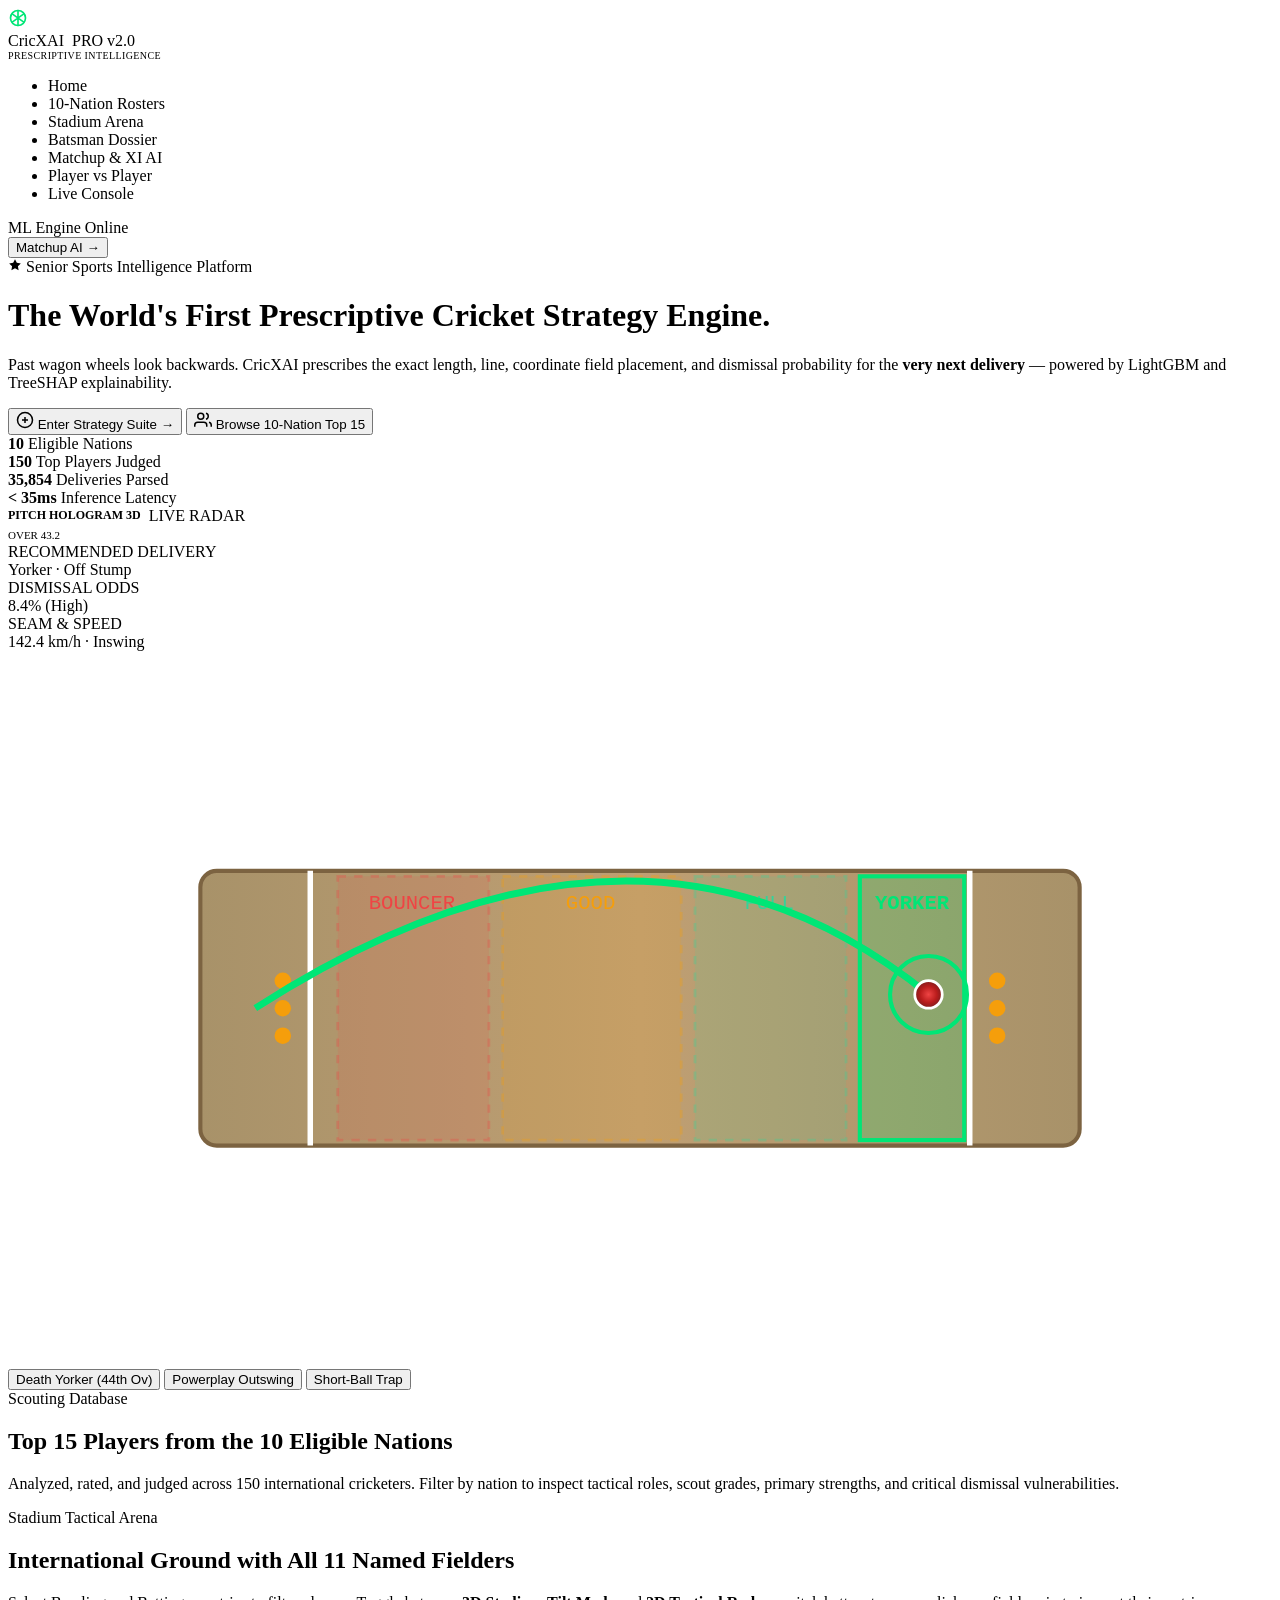
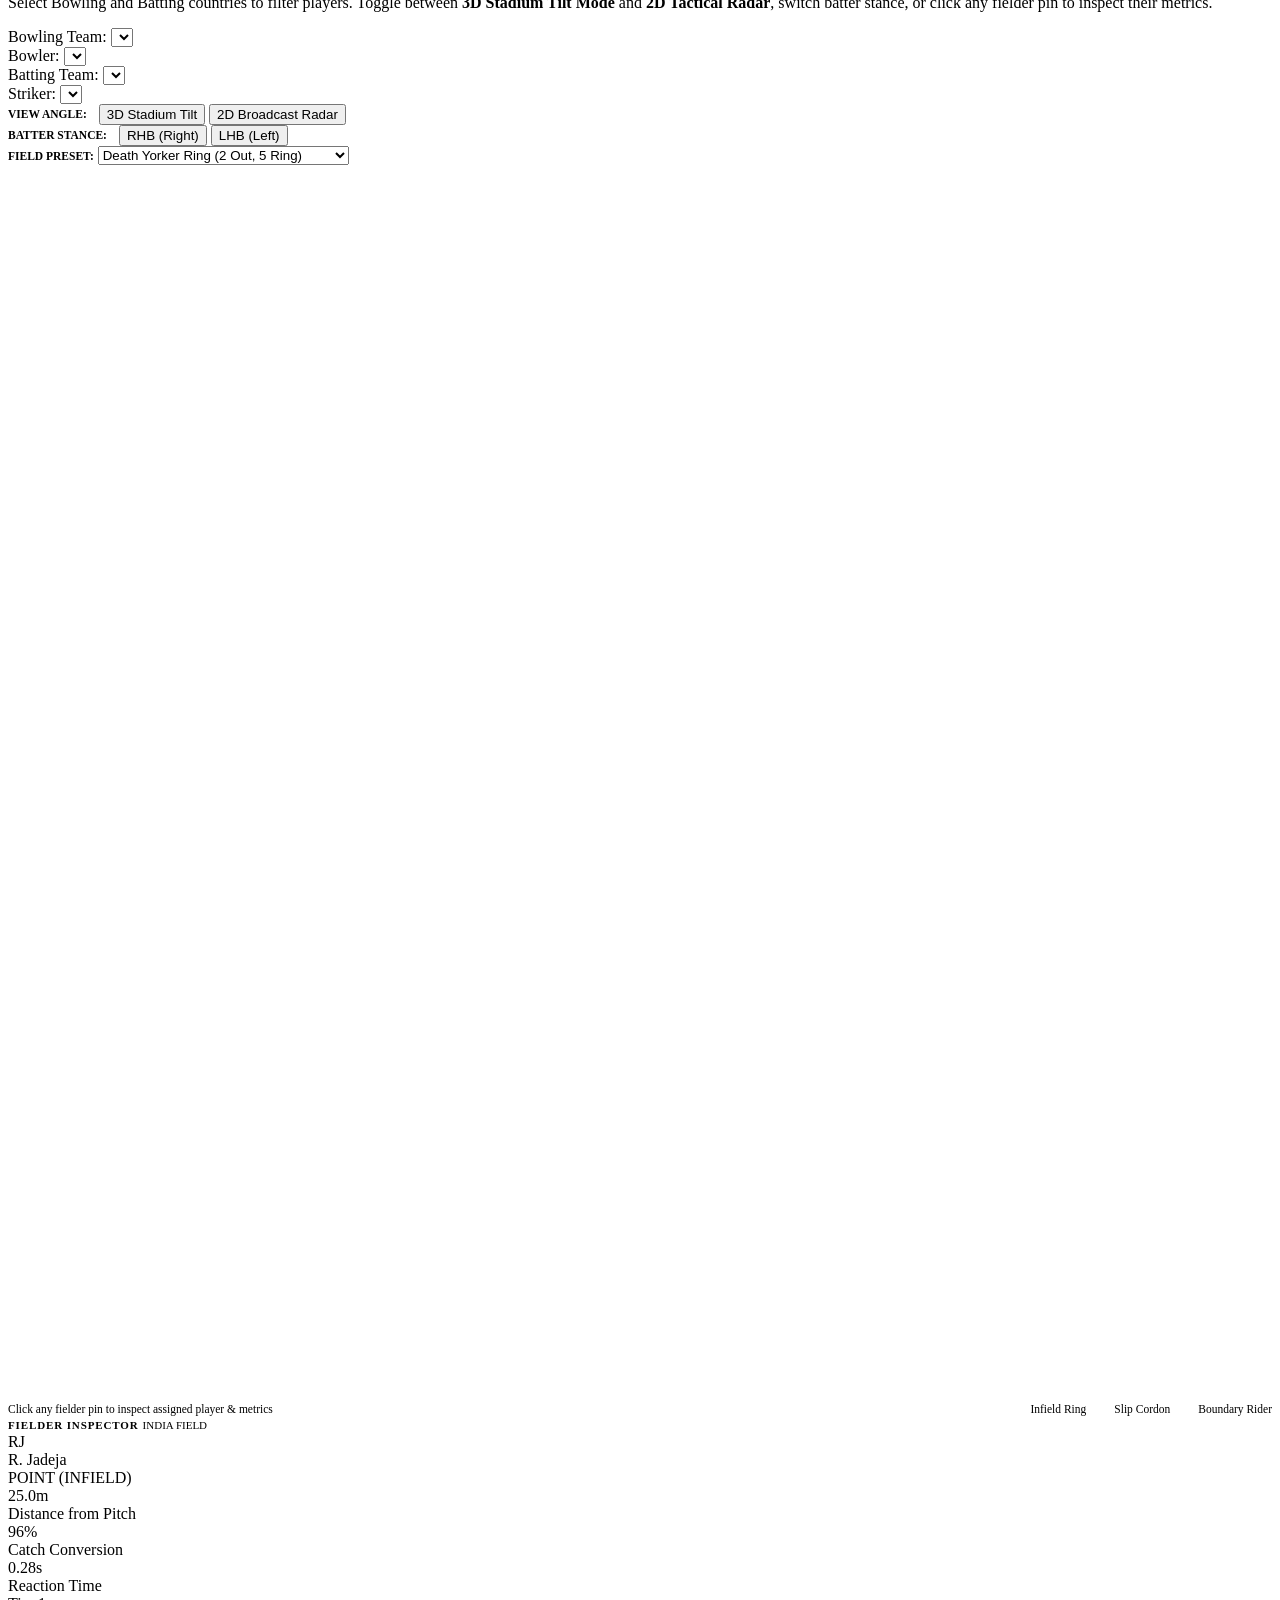
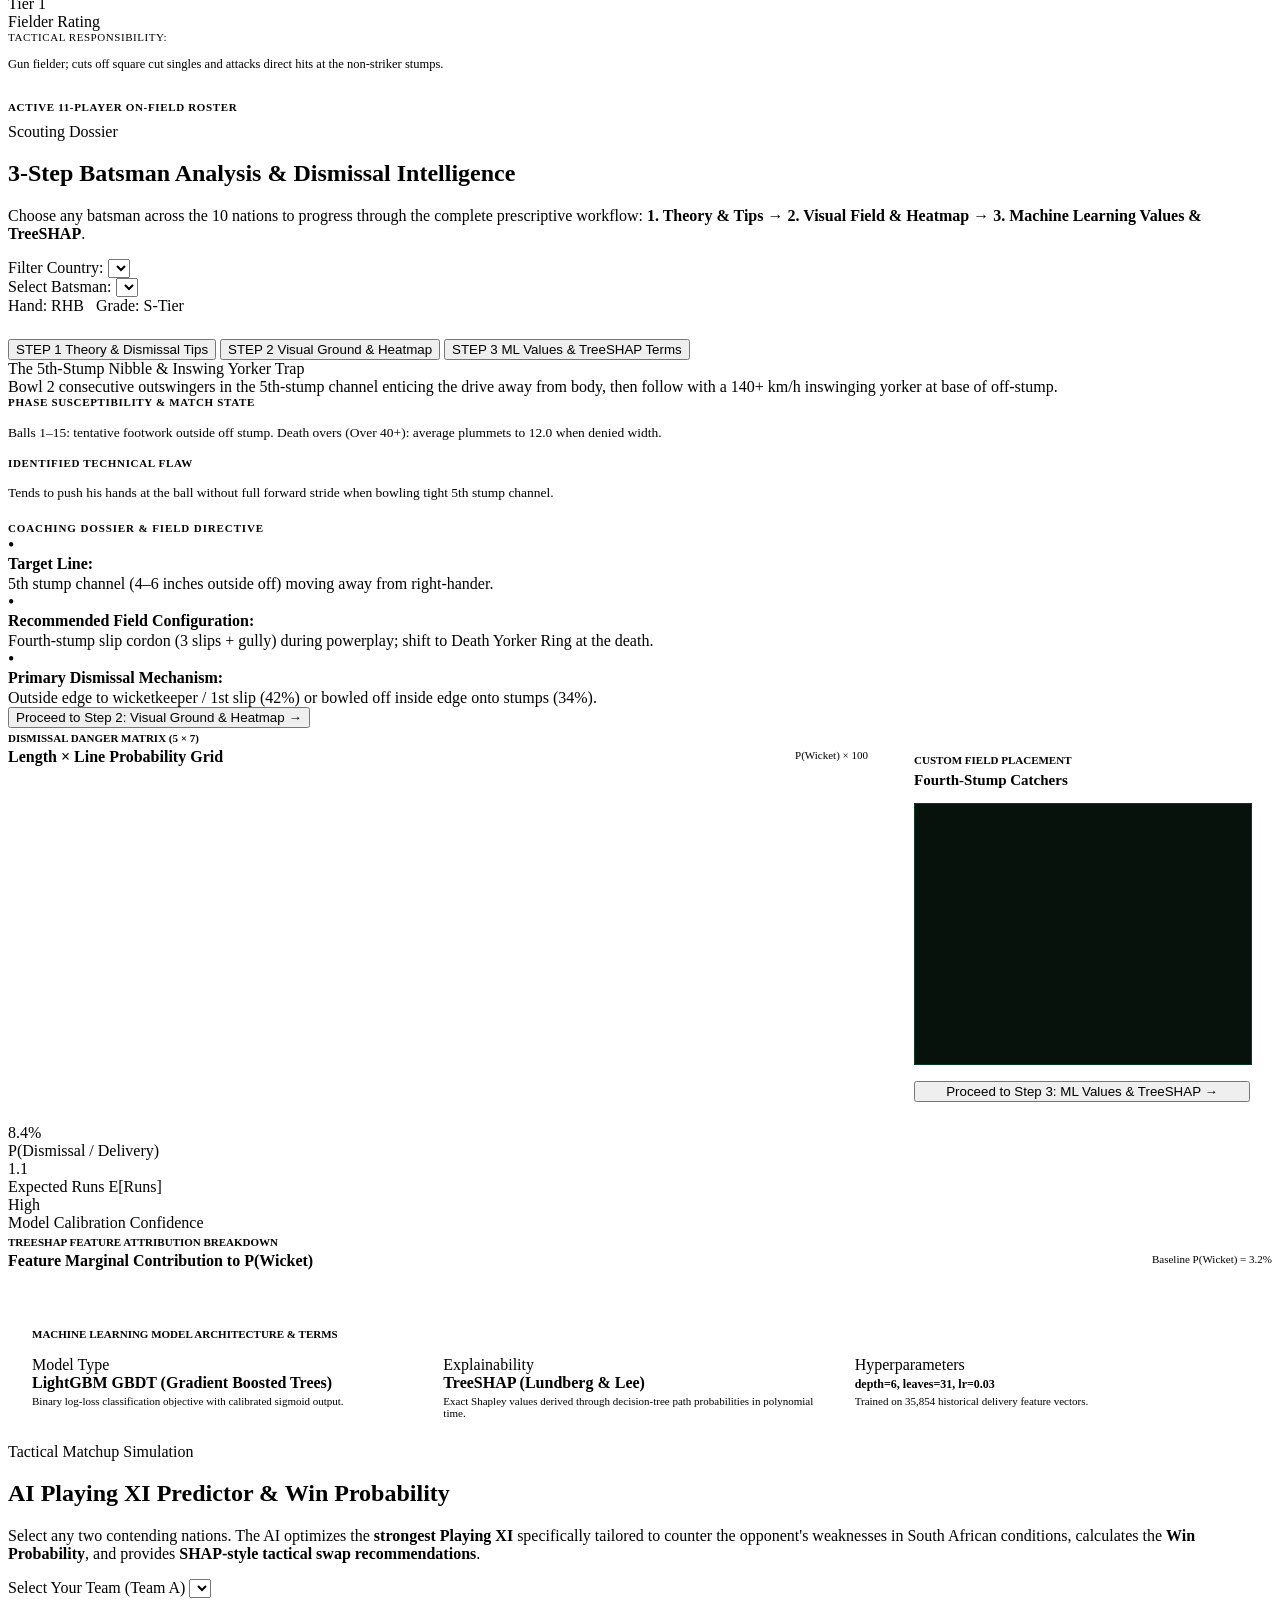
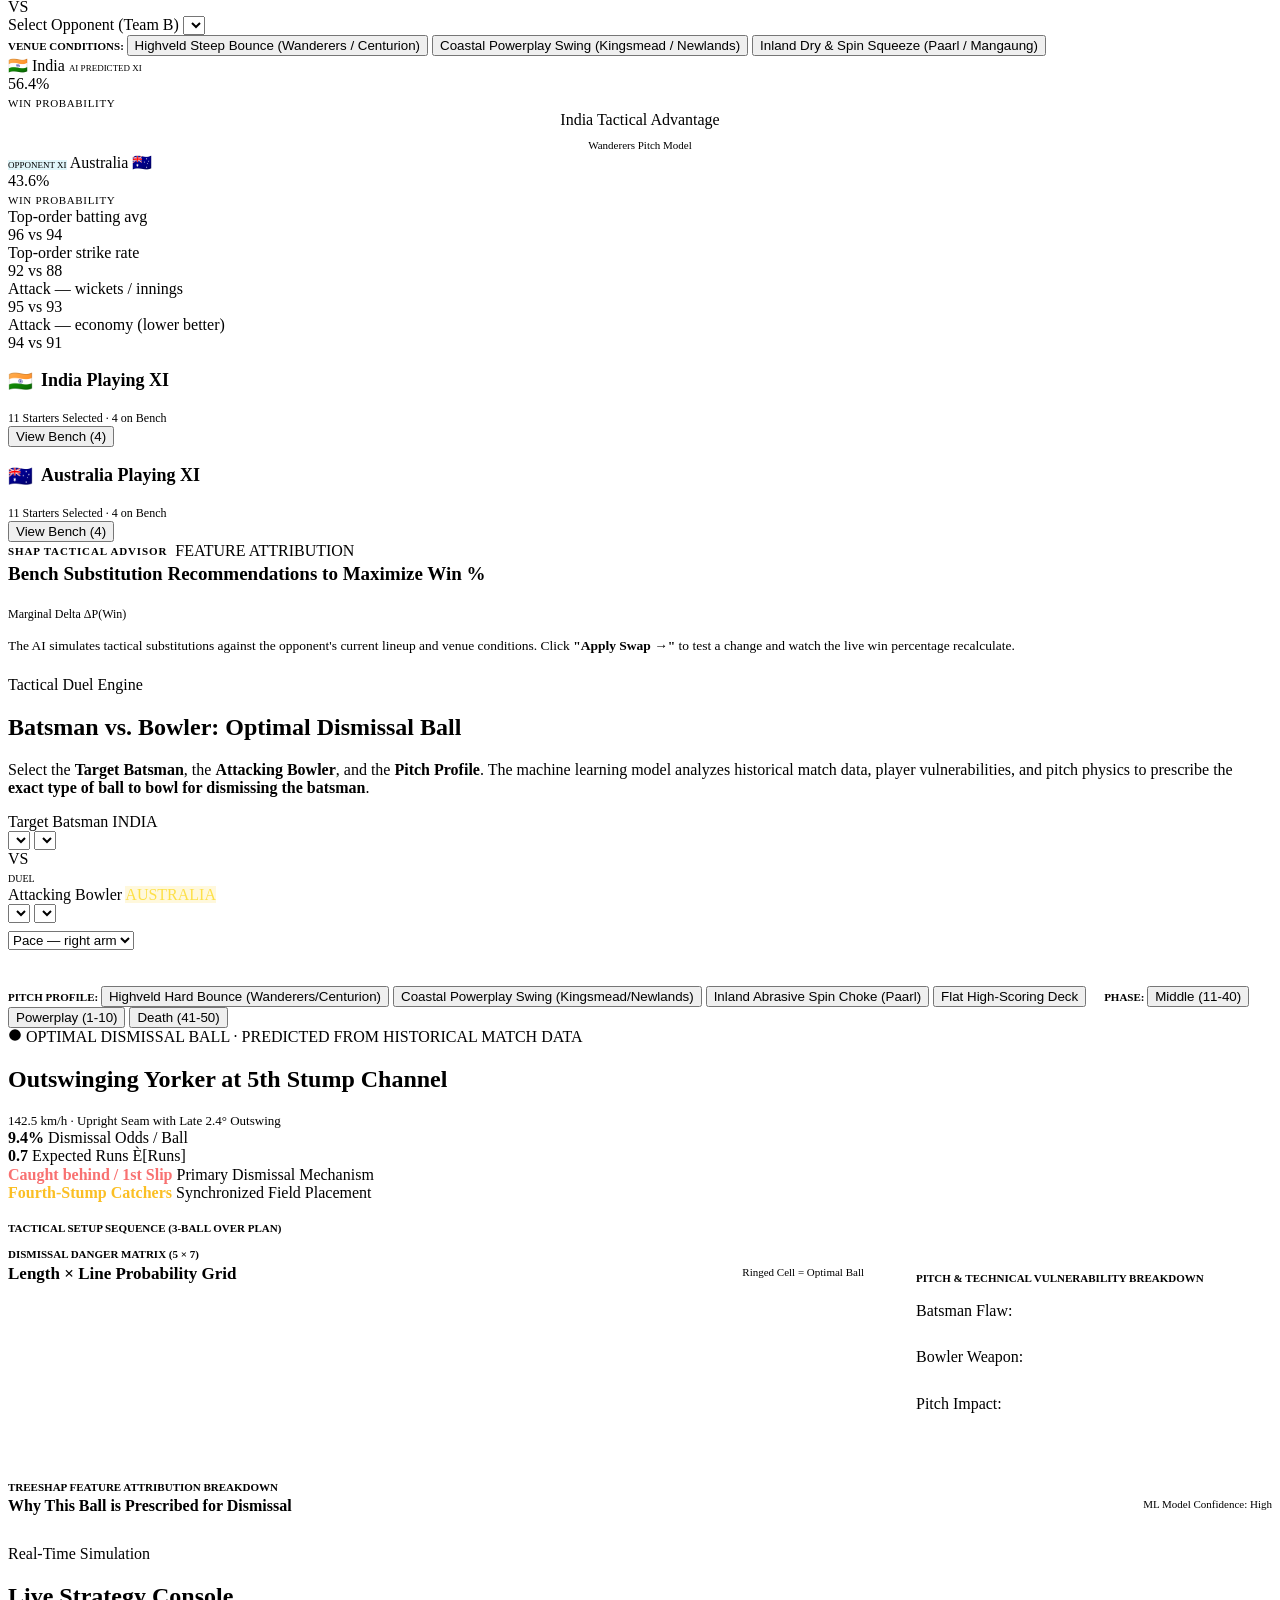
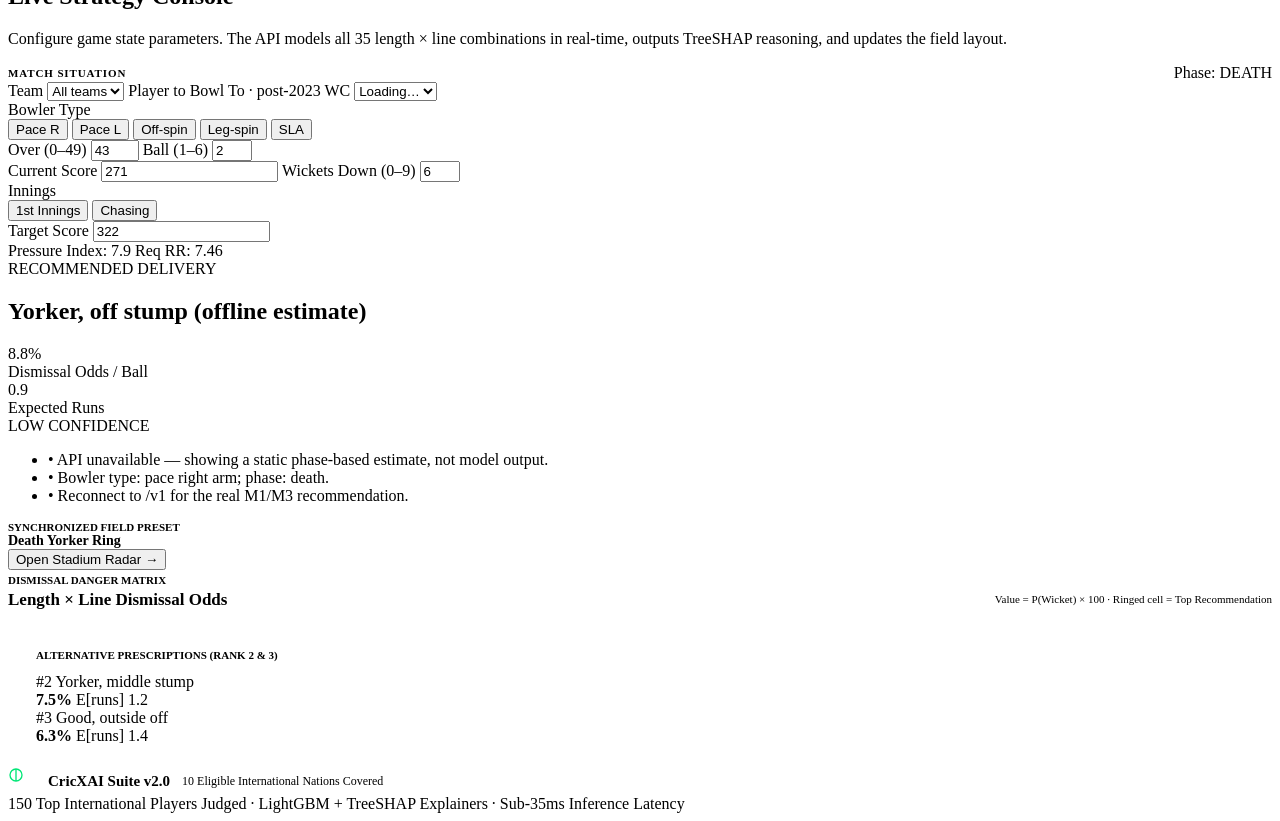
==== commit 46ef39a2: "fix(console): honest offline fallback + real required run rate - Live Console fallback (API unreacha" ====
--- a/app/api/static/index.html
+++ b/app/api/static/index.html
@@ -2095,6 +2095,10 @@
         ]);
 
         if (mySeq !== seq) return;
+        if (rec.situation && body.match.target && body.match.innings === 2) {
+          const oversLeft = Math.max(0.1, 50 - (body.match.over + (body.match.ball_in_over - 1) / 6));
+          rec.situation.required_run_rate = Math.max(0, (body.match.target - body.match.score) / oversLeft);
+        }
         renderRecommendation(rec);
         renderConsoleHeatmap(grid, rec.recommendations[0]);
       } catch (err) {
@@ -2184,26 +2188,30 @@
       let expRuns = isDeath ? 0.9 : (isPP ? 1.1 : 1.2);
       let fieldLabel = isDeath ? "Death Yorker Ring" : (isPP ? "Powerplay Slip Cordon" : "Standard 5-4 Field");
 
+      const m = body.match;
+      const rrr = (m.target && m.innings === 2)
+        ? Math.max(0, (m.target - m.score) / Math.max(0.1, 50 - (m.over + (m.ball_in_over - 1) / 6)))
+        : null;
       renderRecommendation({
         situation: {
           phase: isDeath ? "death" : (isPP ? "powerplay" : "middle"),
-          pressure_index: (body.match.wickets * 0.9 + 2.5).toFixed(1),
-          required_run_rate: 7.85
+          pressure_index: (m.wickets * 0.9 + 2.5).toFixed(1),
+          required_run_rate: rrr
         },
         recommendations: [
           {
             rank: 1,
-            label: topLabel,
+            label: topLabel + "  (offline estimate)",
             length: isDeath ? "yorker" : (isPP ? "full" : "good"),
             line: isDeath ? "off_stump" : "outside_off",
             dismissal_probability: prob,
             expected_runs: expRuns,
-            confidence: "high",
+            confidence: "low",
             field_label: fieldLabel,
             reasons: [
-              `Historical phase vulnerability: batsman edges higher outside off in ${isDeath ? "death" : "early"} overs.`,
-              `Bowler type (${body.bowler_type.replace(/_/g, " ")}) produces high dot-ball pressure on this trajectory.`,
-              `Required run-rate forces high-risk aggressive strokeplay.`
+              "API unavailable — showing a static phase-based estimate, not model output.",
+              `Bowler type: ${body.bowler_type.replace(/_/g, " ")}; phase: ${isDeath ? "death" : (isPP ? "powerplay" : "middle")}.`,
+              "Reconnect to /v1 for the real M1/M3 recommendation."
             ]
           },
           {
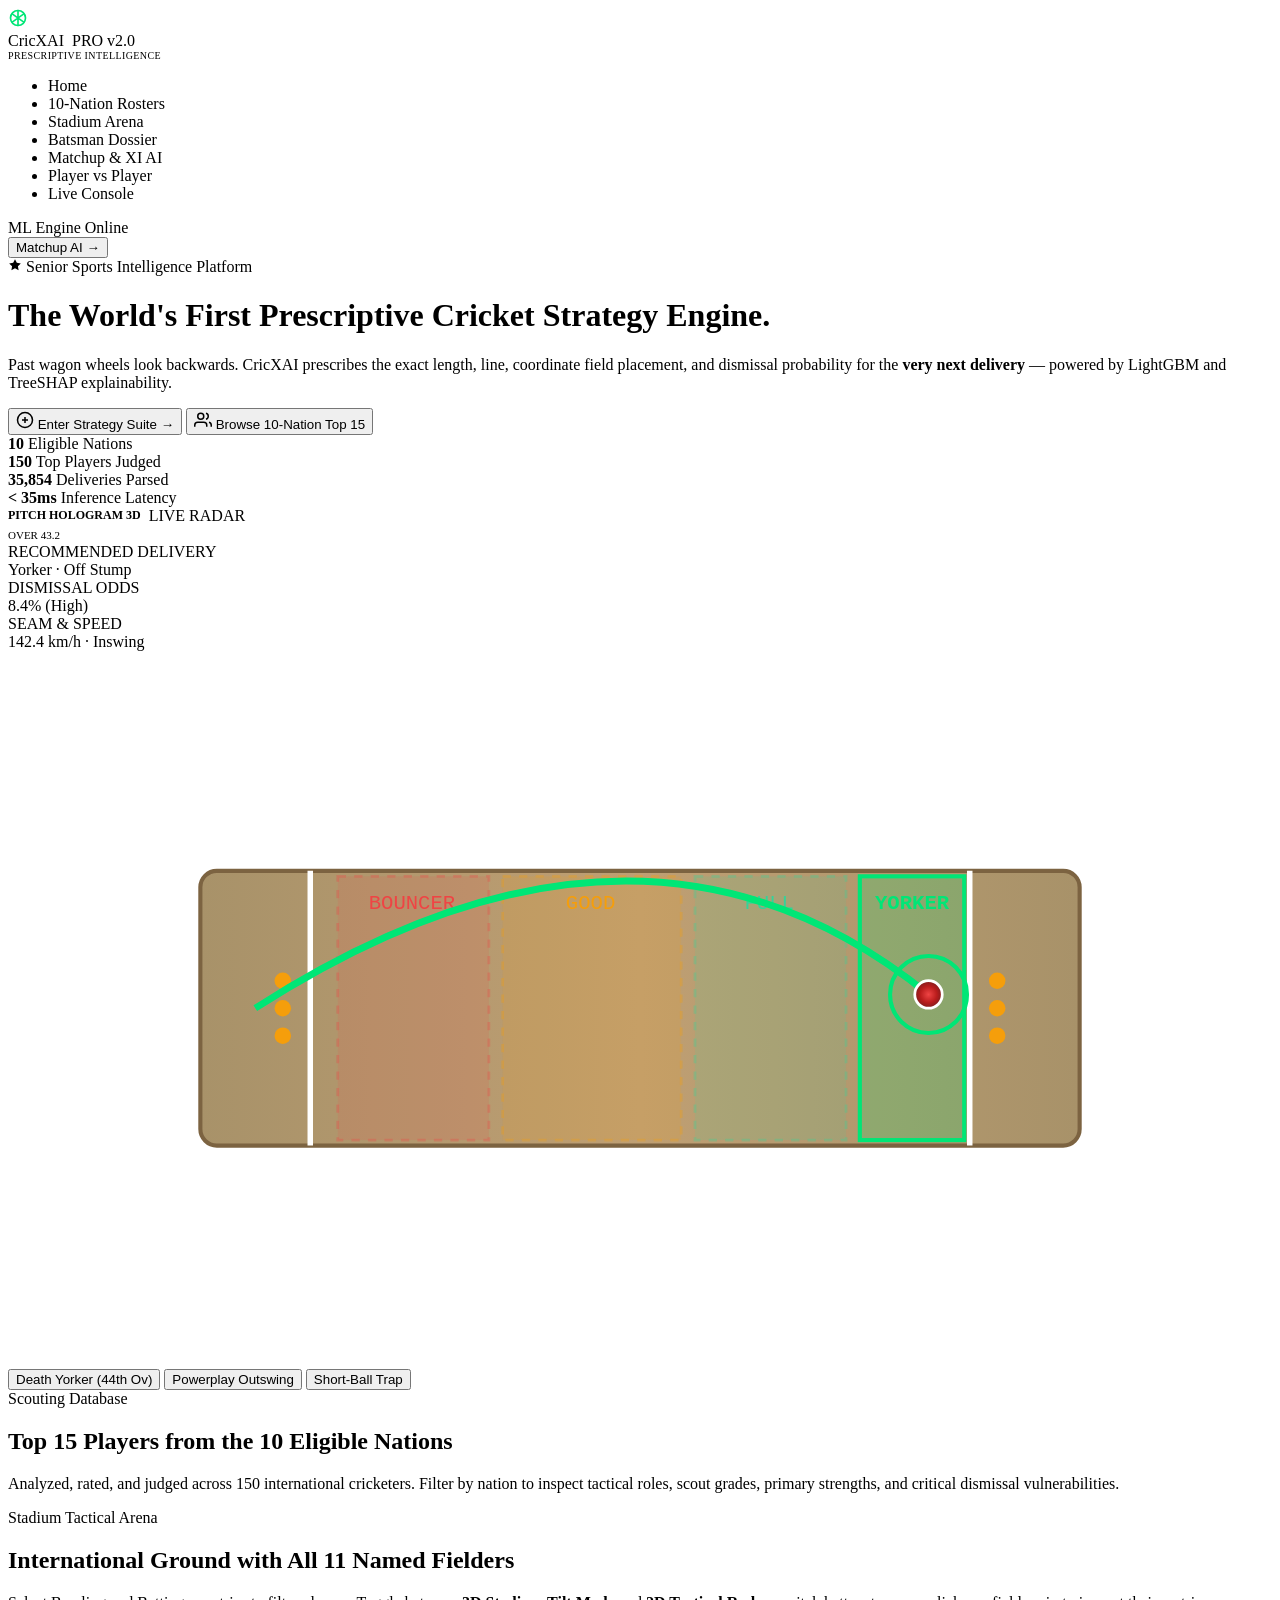
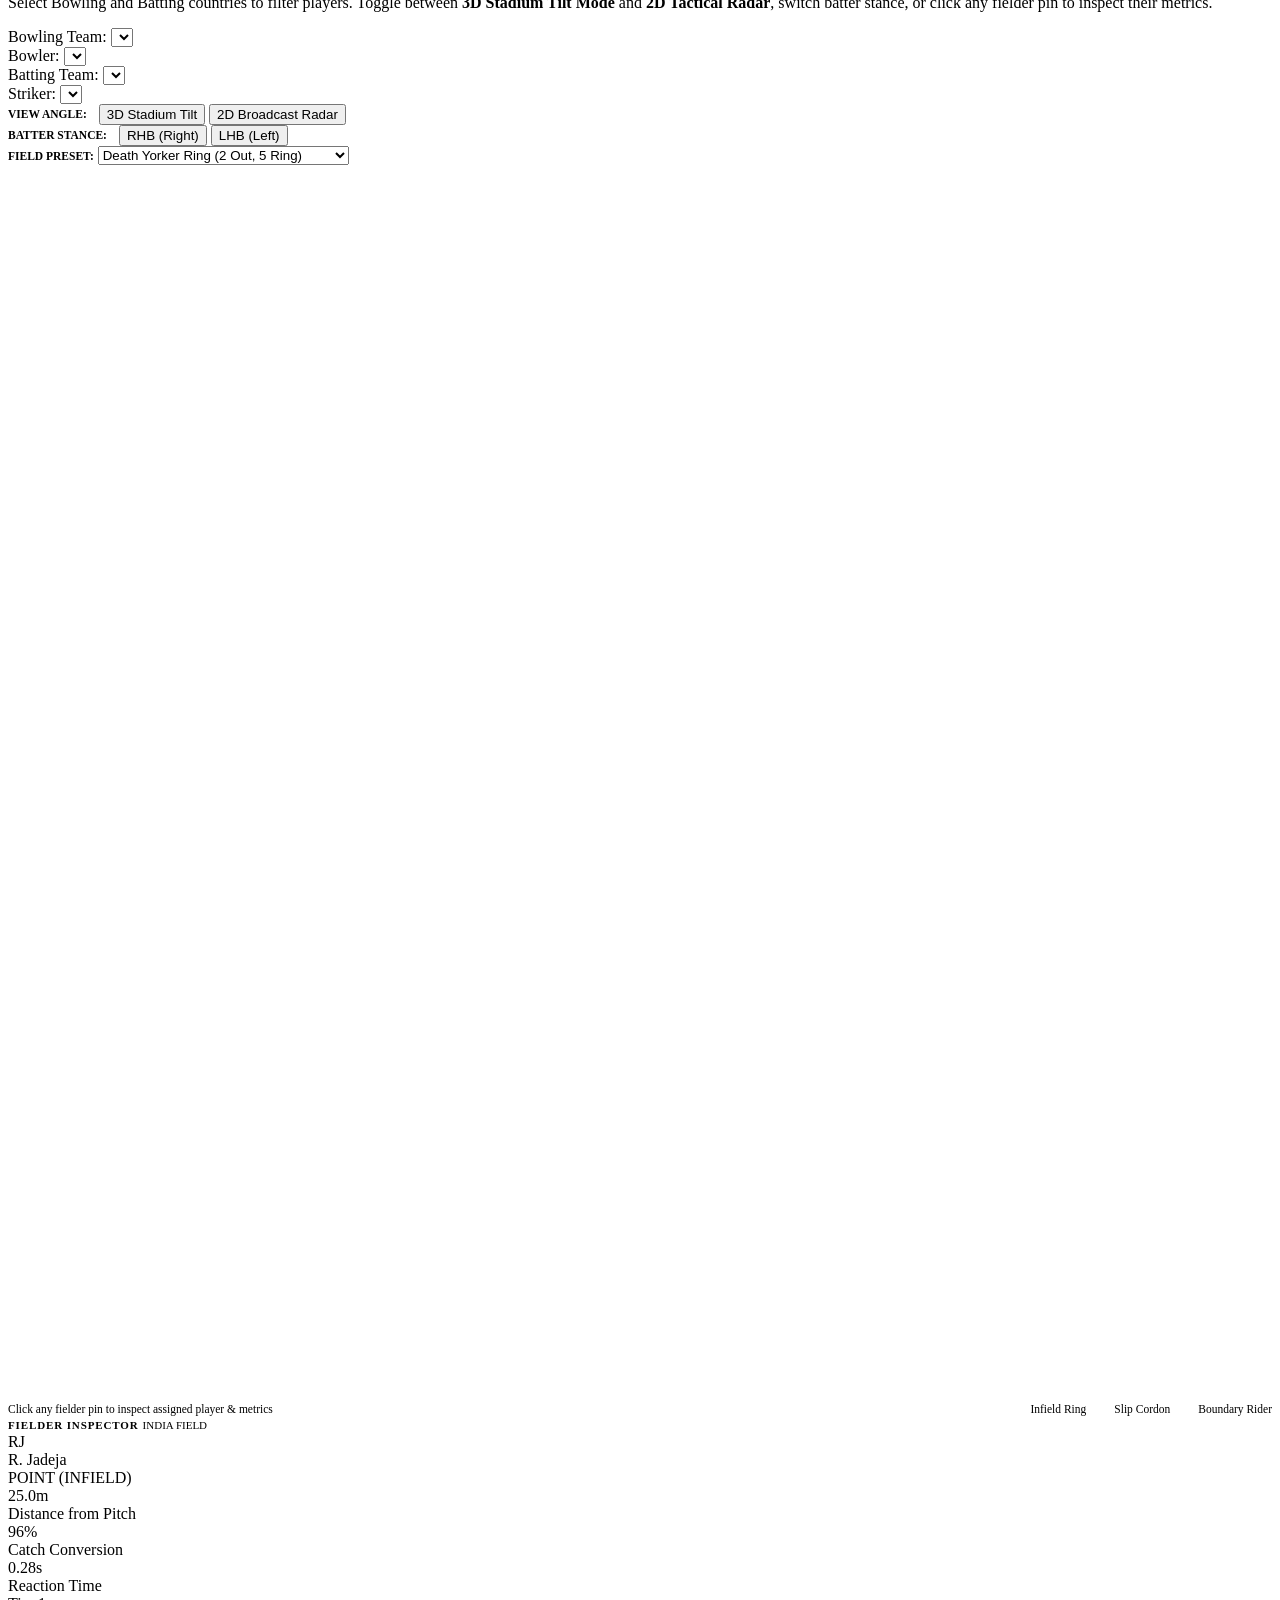
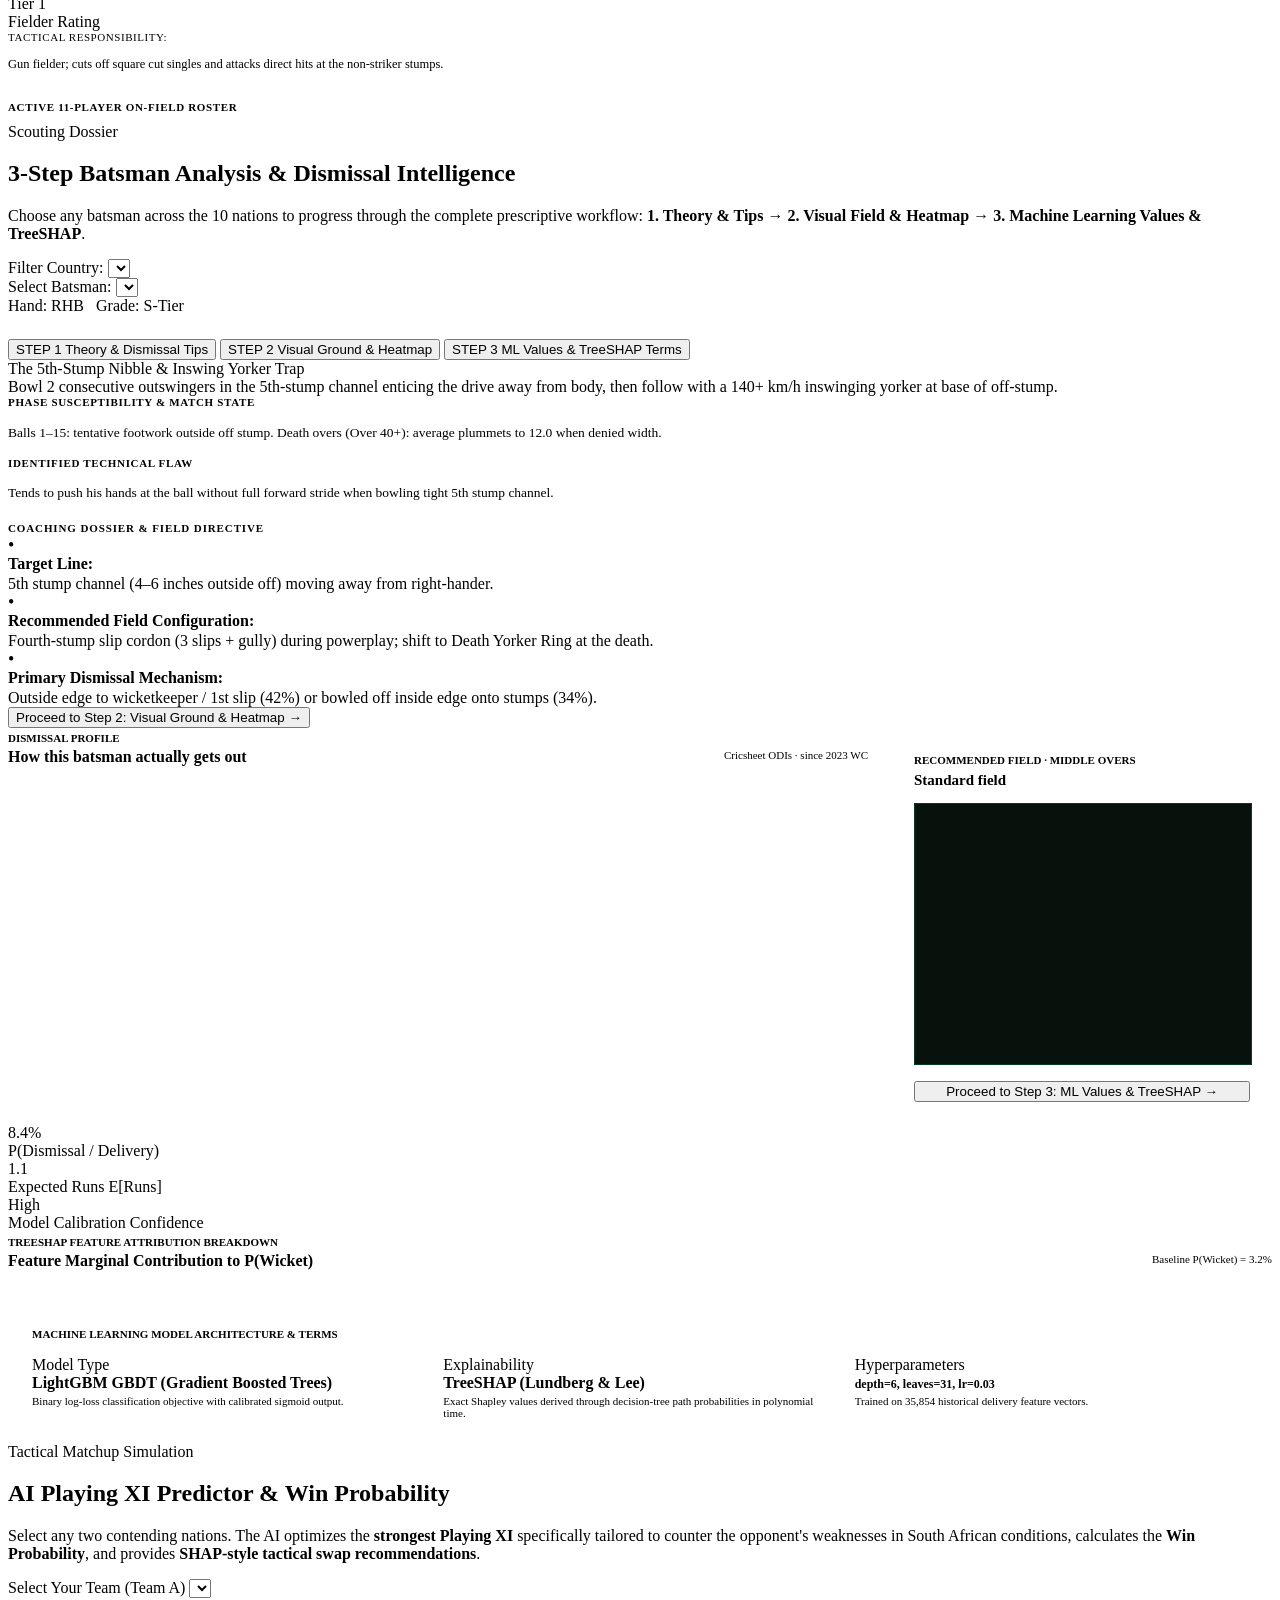
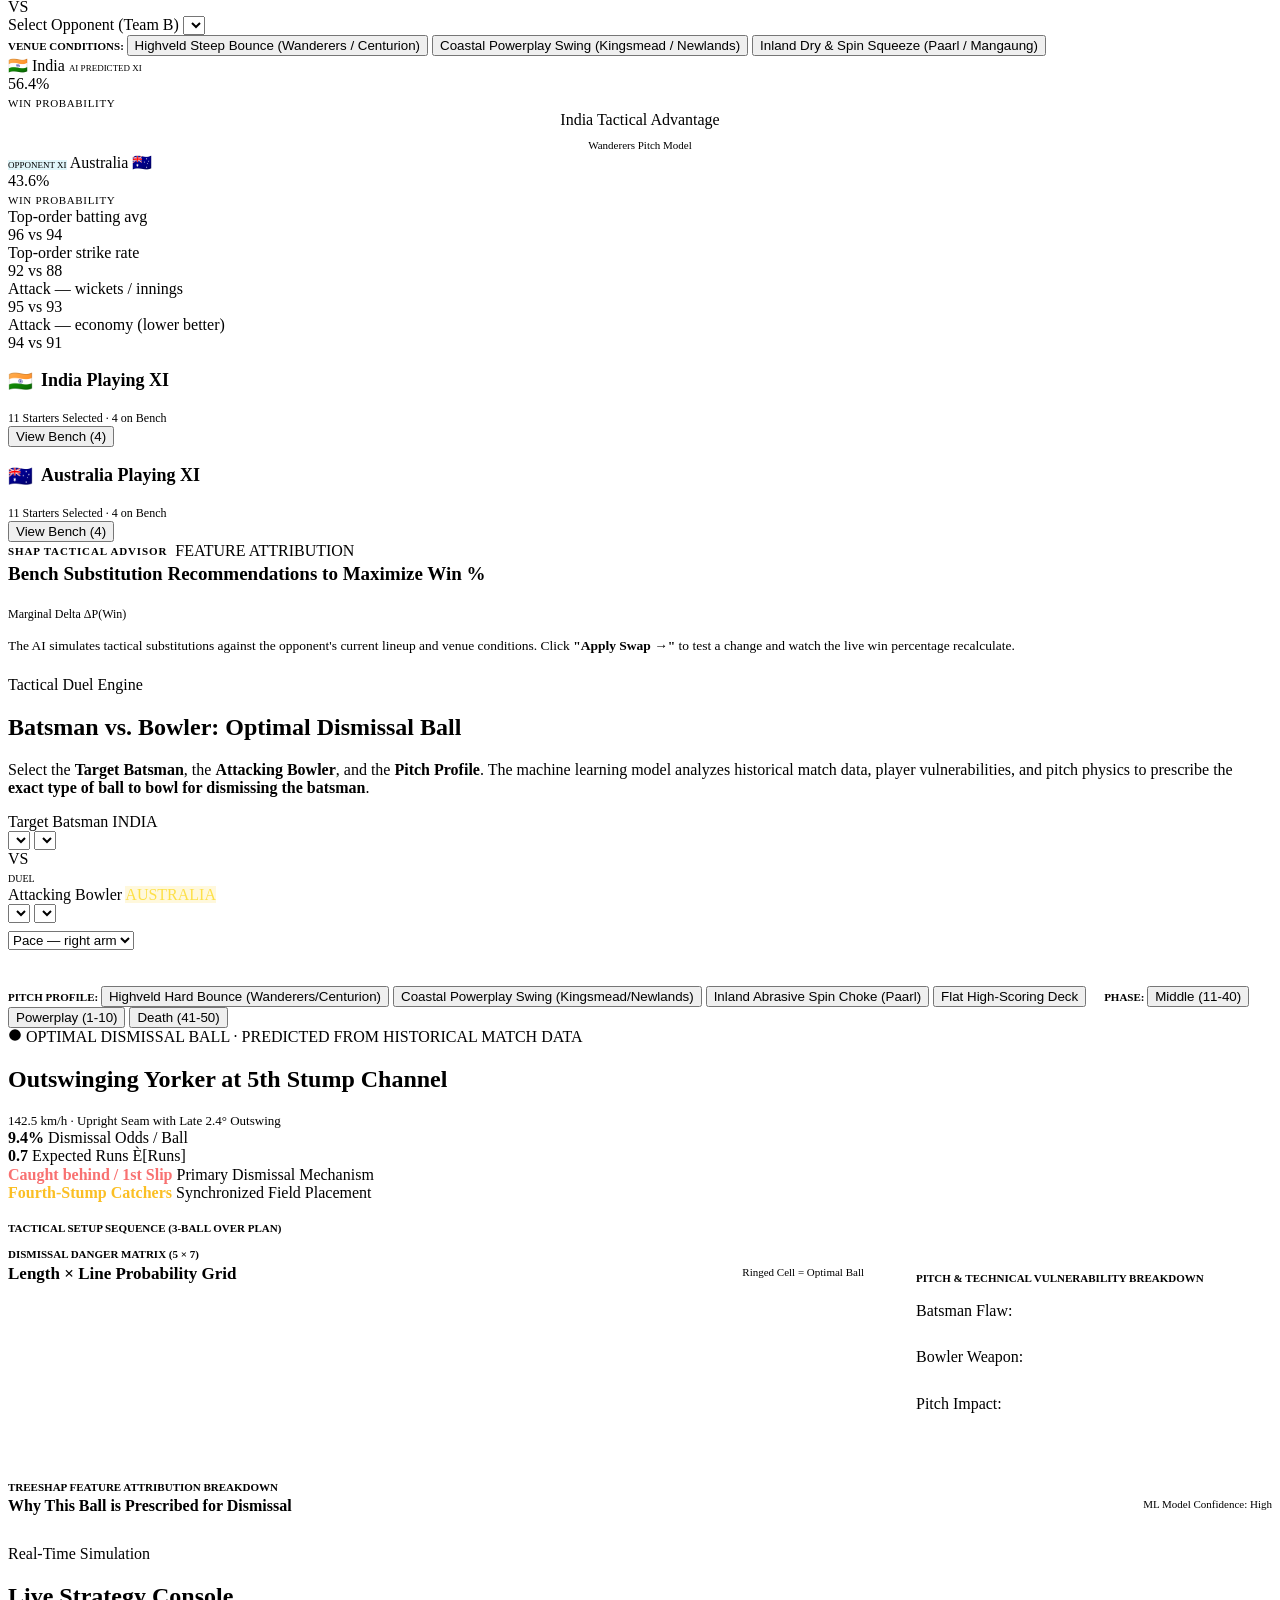
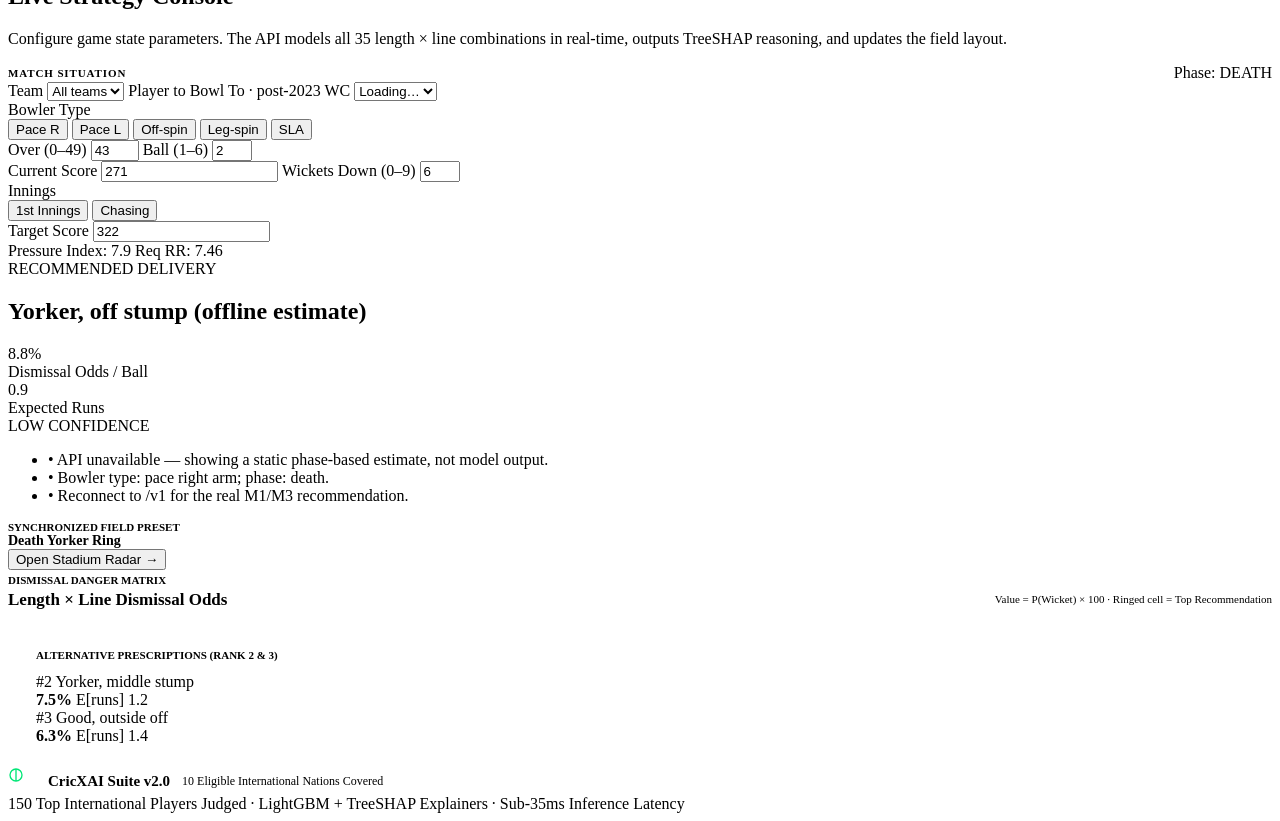
==== commit 32dfbfe0: "fix(dossier): Step 2 showed a dead flat heatmap — replace with real content The "Visual Ground & Hea" ====
--- a/app/api/static/index.html
+++ b/app/api/static/index.html
@@ -469,30 +469,28 @@
       <!-- TAB 2: VISUAL GROUND & HEATMAP -->
       <div class="analysis-tab-panel" id="tabPanel2">
         <div style="display:grid; grid-template-columns: minmax(0, 1fr) 380px; gap:24px; align-items:start;">
-          <!-- Left: Synchronized 5x7 Danger Matrix Heatmap -->
+          <!-- Left: Real dismissal profile -->
           <div class="glass-panel danger-heatmap-card">
             <div style="display:flex; justify-content:space-between; align-items:center; margin-bottom:12px;">
               <div>
                 <span style="font-family:var(--font-mono); font-size:11px; font-weight:700; color:var(--accent-green); text-transform:uppercase;">
-                  DISMISSAL DANGER MATRIX (5 &times; 7)
+                  DISMISSAL PROFILE
                 </span>
-                <h3 style="font-size:16px; font-weight:700; margin-top:2px;">Length &times; Line Probability Grid</h3>
+                <h3 style="font-size:16px; font-weight:700; margin-top:2px;">How this batsman actually gets out</h3>
               </div>
-              <span style="font-family:var(--font-mono); font-size:11px; color:var(--text-muted);">P(Wicket) &times; 100</span>
-            </div>
-
-            <div class="heatmap-grid-scroll">
-              <div class="heatmap-table" id="dossierHeatmapTable"></div>
-            </div>
-          </div>
-
-          <!-- Right: Visual Tactical Field Diagram -->
+              <span style="font-family:var(--font-mono); font-size:11px; color:var(--text-muted);">Cricsheet ODIs · since 2023 WC</span>
+            </div>
+
+            <div id="dossierHeatmapTable"></div>
+          </div>
+
+          <!-- Right: Recommended field for the situation -->
           <div class="glass-panel" style="padding:22px;">
             <span style="font-family:var(--font-mono); font-size:11px; font-weight:700; color:var(--accent-green); text-transform:uppercase;">
-              CUSTOM FIELD PLACEMENT
+              RECOMMENDED FIELD · MIDDLE OVERS
             </span>
             <div style="font-size:15px; font-weight:700; margin:4px 0 14px;" id="dossierPresetName">
-              Fourth-Stump Catchers
+              Standard field
             </div>
 
             <!-- Mini ground visualizer -->
@@ -1198,7 +1196,7 @@
 
       if (pageId === "players") renderPlayersDatabase();
       if (pageId === "stadium" && window.cricketGround) window.cricketGround.renderPlayers();
-      if (pageId === "dossier") renderDossier();
+      if (pageId === "dossier") initDossierControls();
       if (pageId === "matchup") { initMatchupControls(); renderMatchupArena(); }
       if (pageId === "pvp") { initPvPControls(); renderDuelPrescription(); }
       if (pageId === "console") { initConsole(); fetchRecommendation(); }
@@ -1302,10 +1300,12 @@
     }
 
     function openPlayerInDossier(playerId) {
-      const p = window.CricXData.getPlayerById(playerId);
-      if (!p) return;
-      activeDossierCountry = p.country;
-      activeDossierBatsmanId = p.id;
+      const p = window.CricXData && CricXData.getPlayerById(playerId);
+      if (p) {
+        activeDossierCountry = p.country;   // real /v1/teams uses the same names
+        pendingDossierName = p.name;        // resolved against the real roster on load
+      }
+      dossierInited = false;               // re-init so the country/batsman reload
       navigateToPage("dossier");
     }
 
@@ -1394,31 +1394,50 @@
     // ==========================================
     // 3-STEP BATSMAN ANALYSIS DOSSIER
     // ==========================================
+    const DOSSIER_SINCE = "2023-11-20";
     let activeDossierCountry = "India";
-    let activeDossierBatsmanId = "player-virat-kohli";
+    let activeDossierBatsmanId = "";
     let activeDossierTab = 1;
+    let pendingDossierName = null;
+    let dossierInited = false;
+    let dossierSeq = 0;
 
     function initDossierControls() {
       const countrySel = document.getElementById("dossierCountrySelect");
-      if (!countrySel || !window.CricXData) return;
-
-      const countries = window.CricXData.getEligibleCountries();
-      countrySel.innerHTML = countries.map(c => `<option value="${c.id}">${c.flag} ${c.name}</option>`).join("");
-      countrySel.value = activeDossierCountry;
-      onDossierCountryChange();
+      if (!countrySel) return;
+      if (dossierInited) { renderDossier(); return; }
+      dossierInited = true;
+      fetch(`/v1/teams?since=${DOSSIER_SINCE}`).then(r => r.json()).then(tj => {
+        const teams = (tj && tj.teams) || [];
+        countrySel.innerHTML = teams.map(t => `<option value="${t}">${t}</option>`).join("");
+        countrySel.value = teams.includes(activeDossierCountry) ? activeDossierCountry
+          : (teams.includes("India") ? "India" : teams[0]);
+        return loadDossierBatters(countrySel.value);
+      }).then(renderDossier).catch(e => console.warn("dossier init failed:", e));
+    }
+
+    function loadDossierBatters(team) {
+      const sel = document.getElementById("dossierBatsmanSelect");
+      return fetch(`/v1/batsmen?team=${encodeURIComponent(team)}&since=${DOSSIER_SINCE}&limit=200`)
+        .then(r => r.json()).then(j => {
+          const list = (j && j.batsmen) || [];
+          sel.innerHTML = list.length
+            ? list.map(b => `<option value="${b.id}">${b.name} — ${b.balls}b, ${b.dismissals} out</option>`).join("")
+            : `<option value="">No players</option>`;
+          let pick = list[0] && list[0].id;
+          if (pendingDossierName) {
+            const m = list.find(b => b.name.toLowerCase().includes(pendingDossierName.toLowerCase())
+              || pendingDossierName.toLowerCase().includes(b.name.split(" ").pop().toLowerCase()));
+            if (m) pick = m.id;
+            pendingDossierName = null;
+          }
+          if (pick) { activeDossierBatsmanId = pick; sel.value = pick; }
+        });
     }
 
     function onDossierCountryChange() {
       activeDossierCountry = document.getElementById("dossierCountrySelect").value;
-      const batsmanSel = document.getElementById("dossierBatsmanSelect");
-      const squad = window.CricXData.getPlayersByCountry(activeDossierCountry);
-      batsmanSel.innerHTML = squad.map(p => `<option value="${p.id}">${p.name} (${p.battingHand})</option>`).join("");
-
-      if (squad[0]) {
-        activeDossierBatsmanId = squad[0].id;
-        batsmanSel.value = activeDossierBatsmanId;
-      }
-      renderDossier();
+      loadDossierBatters(activeDossierCountry).then(renderDossier);
     }
 
     function onDossierBatsmanChange() {
@@ -1428,111 +1447,148 @@
 
     function switchAnalysisTab(tabNumber) {
       activeDossierTab = tabNumber;
-      document.querySelectorAll(".analysis-tab-btn").forEach((btn, idx) => {
-        btn.classList.toggle("active", idx + 1 === tabNumber);
-      });
-      document.querySelectorAll(".analysis-tab-pane").forEach((pane, idx) => {
-        pane.classList.toggle("active", idx + 1 === tabNumber);
-      });
-    }
-
-    function renderDossier() {
-      const p = window.CricXData.getPlayerById(activeDossierBatsmanId);
-      if (!p) return;
-
-      document.getElementById("dossierPlayerName").textContent = p.name;
-      document.getElementById("dossierPlayerMeta").textContent = `${p.country} · ${p.role} · ${p.battingHand}`;
-      document.getElementById("dossierCountryBadge").textContent = p.country.toUpperCase();
-      document.getElementById("dossierGradeBadge").textContent = (p.scoutGrade || 'S-Tier').split(" ")[0];
-
-      // Tab 1: Theory & Tips
-      const tips = p.theoryTips || {
-        trapName: "5th-Stump Channel Squeeze",
-        deliverySequence: "Bowl 2 outswingers in 5th-stump corridor, follow with rapid inswinging yorker at off stump base.",
-        phaseVulnerability: "Early Powerplay overs (Balls 1-15).",
-        technicalFlaw: "Pushes hands away from body without full forward stride.",
-        fieldInstruction: "Set Fourth-Stump Catchers (3 Slips + Gully + deep boundary rider)."
+      document.querySelectorAll(".analysis-tab-btn").forEach((btn, idx) => btn.classList.toggle("active", idx + 1 === tabNumber));
+      document.querySelectorAll(".analysis-tab-panel").forEach((pane, idx) => pane.classList.toggle("active", idx + 1 === tabNumber));
+    }
+
+    async function renderDossier() {
+      const sel = document.getElementById("dossierBatsmanSelect");
+      if (sel && sel.value) activeDossierBatsmanId = sel.value;
+      if (!activeDossierBatsmanId) return;
+      const name = sel && sel.selectedOptions[0] ? sel.selectedOptions[0].textContent.split(" — ")[0] : "Batsman";
+      const mySeq = ++dossierSeq;
+
+      const recBody = {
+        batsman_id: activeDossierBatsmanId,
+        bowler_type: "pace_right_arm",
+        match: { innings: 1, over: 24, ball_in_over: 1, score: 150, wickets: 3 },
+        options: { top_k: 5 },
       };
 
-      document.getElementById("dossierTrapName").textContent = tips.trapName;
-      document.getElementById("dossierSequence").textContent = tips.deliverySequence;
-      document.getElementById("dossierPhaseVuln").textContent = tips.phaseVulnerability;
-      document.getElementById("dossierTechnicalFlaw").textContent = tips.technicalFlaw;
-      document.getElementById("dossierFieldInstruction").textContent = tips.fieldInstruction;
-
-      // Tab 2: Visual Ground & Heatmap
-      renderDossierHeatmap(p);
-      renderMiniGround(tips.fieldInstruction);
-
-      // Tab 3: Machine Learning & SHAP
-      const ml = p.mlShapData || {
-        dismissalProb: 8.4,
-        confidence: "High (94.2%)",
-        features: [
-          { feature: "Length: Full / Good", impact: "+0.038", desc: "Forces false stroke outside off." },
-          { feature: "Line: 5th Stump Channel", impact: "+0.031", desc: "Generates outside edge." },
-          { feature: "Pitch: Highveld Hard Bounce", impact: "+0.024", desc: "Steep bounce beats the bat." }
-        ]
-      };
-
-      document.getElementById("dossierDismissalProb").textContent = ml.dismissalProb + "%";
-      document.getElementById("dossierConfidence").textContent = ml.confidence;
-      document.getElementById("dossierShapFeatures").innerHTML = ml.features.map(f => `
-        <div class="shap-row-item">
-          <div>
-            <b style="font-family:var(--font-mono); font-size:13px; color:var(--text-primary);">${f.feature}</b>
-            <div style="font-size:12px; color:var(--text-muted); margin-top:2px;">${f.desc}</div>
-          </div>
-          <span class="shap-delta-badge pos">${f.impact}</span>
-        </div>
-      `).join("");
-    }
-
-    function renderDossierHeatmap(player) {
-      const table = document.getElementById("dossierHeatmapTable");
-      if (!table) return;
-
-      const lengths = ["yorker", "full", "good", "short", "bouncer"];
-      const lines = ["wide_outside_off", "outside_off", "off_stump", "middle_stump", "leg_stump", "down_leg", "wide_down_leg"];
-      const lineShort = s => s.replace(/_/g, " ").replace("outside", "out").replace("wide out off", "wide off").replace("wide down leg", "wide leg");
-      const ramp = ["#172620", "#2b3223", "#453823", "#623820", "#84371e", "#a8351c"];
-
-      let html = `<div></div>` + lines.map(l => `<div class="hm-col-header">${lineShort(l)}</div>`).join("");
-      lengths.forEach(len => {
-        html += `<div class="hm-row-label">${len}</div>`;
-        lines.forEach(ln => {
-          const isRec = (len === "good" && ln === "outside_off") || (len === "yorker" && ln === "off_stump");
-          const val = isRec ? "8.4" : (Math.random() * 4 + 2).toFixed(1);
-          const bg = isRec ? "#00E676" : ramp[Math.floor(Math.random() * ramp.length)];
-          const textColor = isRec ? "#000" : "#ddd";
-          html += `
-            <div class="hm-cell ${isRec ? 'recommended' : ''}" style="background:${bg}; color:${textColor}; font-weight:${isRec ? '800' : '600'};">
-              ${val}%
-            </div>
-          `;
-        });
-      });
-      table.innerHTML = html;
-    }
-
-    function renderMiniGround(fieldInstruction) {
-      const container = document.getElementById("dossierMiniGroundSvg");
-      if (!container) return;
-      container.innerHTML = `
-        <ellipse cx="140" cy="140" rx="125" ry="125" fill="none" stroke="rgba(255,255,255,0.1)" stroke-width="1.5" stroke-dasharray="4 4"/>
-        <ellipse cx="140" cy="140" rx="65" ry="65" fill="none" stroke="#00E676" stroke-width="1.5" stroke-dasharray="3 3"/>
-        <rect x="132" y="105" width="16" height="70" fill="#2d291e" rx="3"/>
-        <circle cx="140" cy="100" r="5.5" fill="#EF4444"/>
-        <circle cx="140" cy="178" r="5.5" fill="#00E676"/>
-        <circle cx="150" cy="94" r="4.5" fill="#00E676"/>
-        <circle cx="158" cy="97" r="4.5" fill="#00E676"/>
-        <circle cx="166" cy="103" r="4.5" fill="#00E676"/>
-        <circle cx="185" cy="115" r="4.5" fill="#00E676"/>
-        <circle cx="210" cy="160" r="5" fill="#00E676"/>
-        <circle cx="95" cy="155" r="5" fill="#00E676"/>
-        <circle cx="85" cy="115" r="5" fill="#00E676"/>
-        <circle cx="140" cy="60" r="5" fill="#00E676"/>
-      `;
+      let profile, rec;
+      try {
+        [profile, rec] = await Promise.all([
+          fetch(`/v1/batsmen/${encodeURIComponent(activeDossierBatsmanId)}/profile`).then(r => r.ok ? r.json() : null),
+          postJson("/v1/recommendation", recBody),
+        ]);
+      } catch (e) { console.warn("dossier fetch failed:", e); return; }
+      if (mySeq !== dossierSeq || !profile) return;
+
+      const setTxt = (id, v) => { const e = document.getElementById(id); if (e) e.textContent = v; };
+      const pct = o => Object.entries(o || {}).sort((a, b) => b[1] - a[1]);
+
+      setTxt("dossierBatsmanHand", `${profile.balls_faced} balls faced`);
+      setTxt("dossierBatsmanGrade", profile.low_sample ? "Low sample" : `${profile.dismissals} dismissals`);
+
+      const dmix = pct(profile.dismissal_type_pct);
+      const topDismissal = dmix[0] ? `${dmix[0][0].replace(/_/g, " ")} (${dmix[0][1]}%)` : "n/a";
+      setTxt("dossierTrapName", `Gets out most often: ${topDismissal}`);
+
+      setTxt("dossierDeliverySeq",
+        `Across ${profile.matches} ODIs since the 2023 World Cup: ${profile.balls_faced} balls, `
+        + `${profile.dismissals} dismissals. Batting average by phase ${profile.phase_average}; `
+        + `${profile.average_under_pressure} under chase pressure vs ${profile.average_normal} otherwise. `
+        + `Dismissal mix — ` + dmix.slice(0, 4).map(([k, v]) => `${k.replace(/_/g, " ")} ${v}%`).join(", ") + ".");
+
+      setTxt("dossierPhaseVuln",
+        `Phase average ${profile.phase_average}. Under pressure (RRR high / wickets down) the average drops to `
+        + `${profile.average_under_pressure}, against ${profile.average_normal} in normal situations.`);
+
+      setTxt("dossierTechnicalFlaw",
+        "Length / line vulnerability can't be computed — the Cricsheet source has no ball-tracking data, "
+        + "so the model treats every delivery position as unknown. The figures above are the real signal.");
+
+      const top = rec.recommendations[0];
+      setTxt("dossierTargetLine",
+        `Model's flat pick for this situation: ${top.length}, ${top.line.replace(/_/g, " ")} `
+        + `(P(W) ${(top.dismissal_probability * 100).toFixed(1)}%, E[R] ${top.expected_runs.toFixed(2)}) — length/line not differentiated.`);
+      setTxt("dossierFieldDirective", top.field_label || top.field_preset || "Standard field");
+      setTxt("dossierPresetName", top.field_label || top.field_preset || "Standard field");
+
+      renderDossierProfileViz(profile);
+      renderDossierField(top.field_positions || [], top.field_label || "");
+
+      setTxt("mlDismissalProb", (top.dismissal_probability * 100).toFixed(1) + "%");
+      setTxt("mlExpectedRuns", top.expected_runs.toFixed(2));
+      setTxt("mlConfidenceTier", (top.confidence || "low").replace(/^./, c => c.toUpperCase()));
+
+      const shap = document.getElementById("dossierShapList");
+      if (shap) {
+        shap.innerHTML = (top.reasons || []).map(s => `
+          <div class="shap-row-item">
+            <div><b style="font-family:var(--font-mono); font-size:13px; color:var(--text-primary);">${s}</b></div>
+          </div>`).join("") || `<div class="shap-row-item"><div>No SHAP reasons returned.</div></div>`;
+      }
+    }
+
+    function renderDossierProfileViz(profile) {
+      const box = document.getElementById("dossierHeatmapTable");
+      if (!box || !profile) return;
+      box.style.display = "block";
+
+      const mix = Object.entries(profile.dismissal_type_pct || {}).filter(([, v]) => v > 0).sort((a, b) => b[1] - a[1]);
+      const counts = profile.dismissal_count_by_type || {};
+      const maxPct = Math.max(1, ...mix.map(([, v]) => v));
+      const bars = mix.map(([k, v]) => `
+        <div style="display:flex; align-items:center; gap:10px; margin-bottom:9px;">
+          <div style="width:78px; font-size:12px; color:var(--text-secondary); text-transform:capitalize;">${k.replace(/_/g, " ")}</div>
+          <div style="flex:1; background:rgba(255,255,255,0.05); border-radius:4px; height:20px; overflow:hidden;">
+            <div style="width:${(v / maxPct * 100).toFixed(1)}%; height:100%; background:linear-gradient(90deg,#00E676,#10B981); border-radius:4px;"></div>
+          </div>
+          <div style="width:96px; text-align:right; font-family:var(--font-mono); font-size:12px; color:var(--text-primary);">
+            ${v}% <span style="color:var(--text-muted);">(${counts[k] || 0})</span>
+          </div>
+        </div>`).join("");
+
+      const phase = [
+        ["Phase average", profile.phase_average],
+        ["Under chase pressure", profile.average_under_pressure],
+        ["Normal situations", profile.average_normal],
+      ];
+      const maxAvg = Math.max(1, ...phase.map(([, v]) => v || 0));
+      const phaseBars = phase.map(([label, v]) => `
+        <div style="display:flex; align-items:center; gap:10px; margin-bottom:9px;">
+          <div style="width:150px; font-size:12px; color:var(--text-secondary);">${label}</div>
+          <div style="flex:1; background:rgba(255,255,255,0.05); border-radius:4px; height:20px; overflow:hidden;">
+            <div style="width:${((v || 0) / maxAvg * 100).toFixed(1)}%; height:100%; background:linear-gradient(90deg,#38BDF8,#0EA5E9); border-radius:4px;"></div>
+          </div>
+          <div style="width:52px; text-align:right; font-family:var(--font-mono); font-size:12px; color:var(--text-primary);">${(v || 0).toFixed(1)}</div>
+        </div>`).join("");
+
+      box.innerHTML = `
+        <div style="font-size:11px; font-weight:700; text-transform:uppercase; color:var(--text-muted); letter-spacing:0.06em; margin:4px 0 10px;">
+          Dismissal mix &mdash; ${profile.dismissals} outs in ${profile.matches} matches
+        </div>
+        ${bars || '<div style="color:var(--text-muted); font-size:13px;">No dismissals recorded.</div>'}
+        <div style="height:1px; background:rgba(255,255,255,0.08); margin:16px 0;"></div>
+        <div style="font-size:11px; font-weight:700; text-transform:uppercase; color:var(--text-muted); letter-spacing:0.06em; margin-bottom:10px;">
+          Batting average by situation
+        </div>
+        ${phaseBars}
+        <div style="margin-top:12px; font-size:11px; color:var(--text-muted); line-height:1.5;">
+          Length &times; line danger isn't shown: the Cricsheet source has no ball-tracking, so the model can't
+          separate a good-length off-stump ball from a wide half-volley. The breakdown above is the real signal.
+        </div>`;
+    }
+
+    function renderDossierField(positions, label) {
+      const svg = document.getElementById("miniGroundSvg");
+      if (!svg) return;
+      const PX = x => 40 + x * 320;   // viewBox 0 0 400 380
+      const PY = y => 30 + y * 320;
+      const dots = (positions || []).map(p => `
+        <circle cx="${PX(p.x).toFixed(0)}" cy="${PY(p.y).toFixed(0)}" r="6" fill="#00E676" stroke="#03140c" stroke-width="1.5">
+          <title>${(p.name || "").replace(/_/g, " ")}</title>
+        </circle>`).join("");
+      svg.innerHTML = `
+        <ellipse cx="200" cy="190" rx="175" ry="175" fill="#0a1f14" stroke="rgba(255,255,255,0.12)" stroke-width="1.5"/>
+        <ellipse cx="200" cy="190" rx="95" ry="95" fill="none" stroke="rgba(0,230,118,0.25)" stroke-width="1.2" stroke-dasharray="4 4"/>
+        <rect x="192" y="150" width="16" height="80" fill="#2d291e" rx="3"/>
+        <circle cx="200" cy="150" r="5" fill="#EF4444"><title>striker</title></circle>
+        <circle cx="200" cy="230" r="5" fill="#FBBF24"><title>non-striker</title></circle>
+        ${dots}`;
+      const nameEl = document.getElementById("dossierPresetName");
+      if (nameEl && label) nameEl.textContent = label;
     }
 
     // ==========================================
@@ -1568,10 +1624,13 @@
       return { batAvg: +batAvg.toFixed(1), batSR: +batSR.toFixed(1), wktsPerInns: +wktsPerInns.toFixed(2), econ: +econ.toFixed(2), overall };
     }
 
+    let matchupInitialized = false;
     function initMatchupControls() {
+      if (matchupInitialized) { renderMatchupArena(); return; }
       const selA = document.getElementById("matchupTeamASelect");
       const selB = document.getElementById("matchupTeamBSelect");
       if (!selA || !selB) return;
+      matchupInitialized = true;
       fetch(`/v1/teams?since=${MATCHUP_SINCE}`).then(r => r.json()).then(tj => {
         const teams = (tj && tj.teams) || [];
         const opts = teams.map(t => `<option value="${t}">${t}</option>`).join("");
@@ -1615,10 +1674,10 @@
       const theme = t => (window.CricXData && CricXData.getJerseyTheme) ? CricXData.getJerseyTheme(t) : {};
       const themeA = theme(currentMatchupTeamA), themeB = theme(currentMatchupTeamB);
       const setTxt = (id, v) => { const e = document.getElementById(id); if (e) e.textContent = v; };
-      setTxt("battleFlagA", "\U0001F3CF"); setTxt("battleNameA", currentMatchupTeamA);
-      setTxt("colFlagA", ""); setTxt("colTitleA", currentMatchupTeamA + " XI");
-      setTxt("battleFlagB", "\U0001F3CF"); setTxt("battleNameB", currentMatchupTeamB);
-      setTxt("colFlagB", ""); setTxt("colTitleB", currentMatchupTeamB + " XI");
+      setTxt("battleNameA", currentMatchupTeamA);
+      setTxt("colFlagA", "🏏"); setTxt("colTitleA", currentMatchupTeamA + " XI");
+      setTxt("battleNameB", currentMatchupTeamB);
+      setTxt("colFlagB", "🏏"); setTxt("colTitleB", currentMatchupTeamB + " XI");
 
       const sA = teamStrength(activePlayingXIA), sB = teamStrength(activePlayingXIB);
       const strengthProbA = 100 / (1 + Math.exp(-0.06 * (sA.overall - sB.overall)));
@@ -1753,11 +1812,14 @@
     };
     let duelSeq = 0;
 
+    let pvpInitialized = false;
     function initPvPControls() {
+      if (pvpInitialized) { renderDuelPrescription(); return; }
       const cBatSel = document.getElementById("duelCountryBatSel");
       const cBowlSel = document.getElementById("duelCountryBowlSel");
       const btSel = document.getElementById("duelBowlerTypeSel");
       if (!cBatSel || !cBowlSel) return;
+      pvpInitialized = true;
       if (btSel) btSel.value = duelBowlerType;
       if (btSel && !btSel._wired) { btSel.addEventListener("change", () => { duelBowlerType = btSel.value; renderDuelPrescription(); }); btSel._wired = true; }
 
